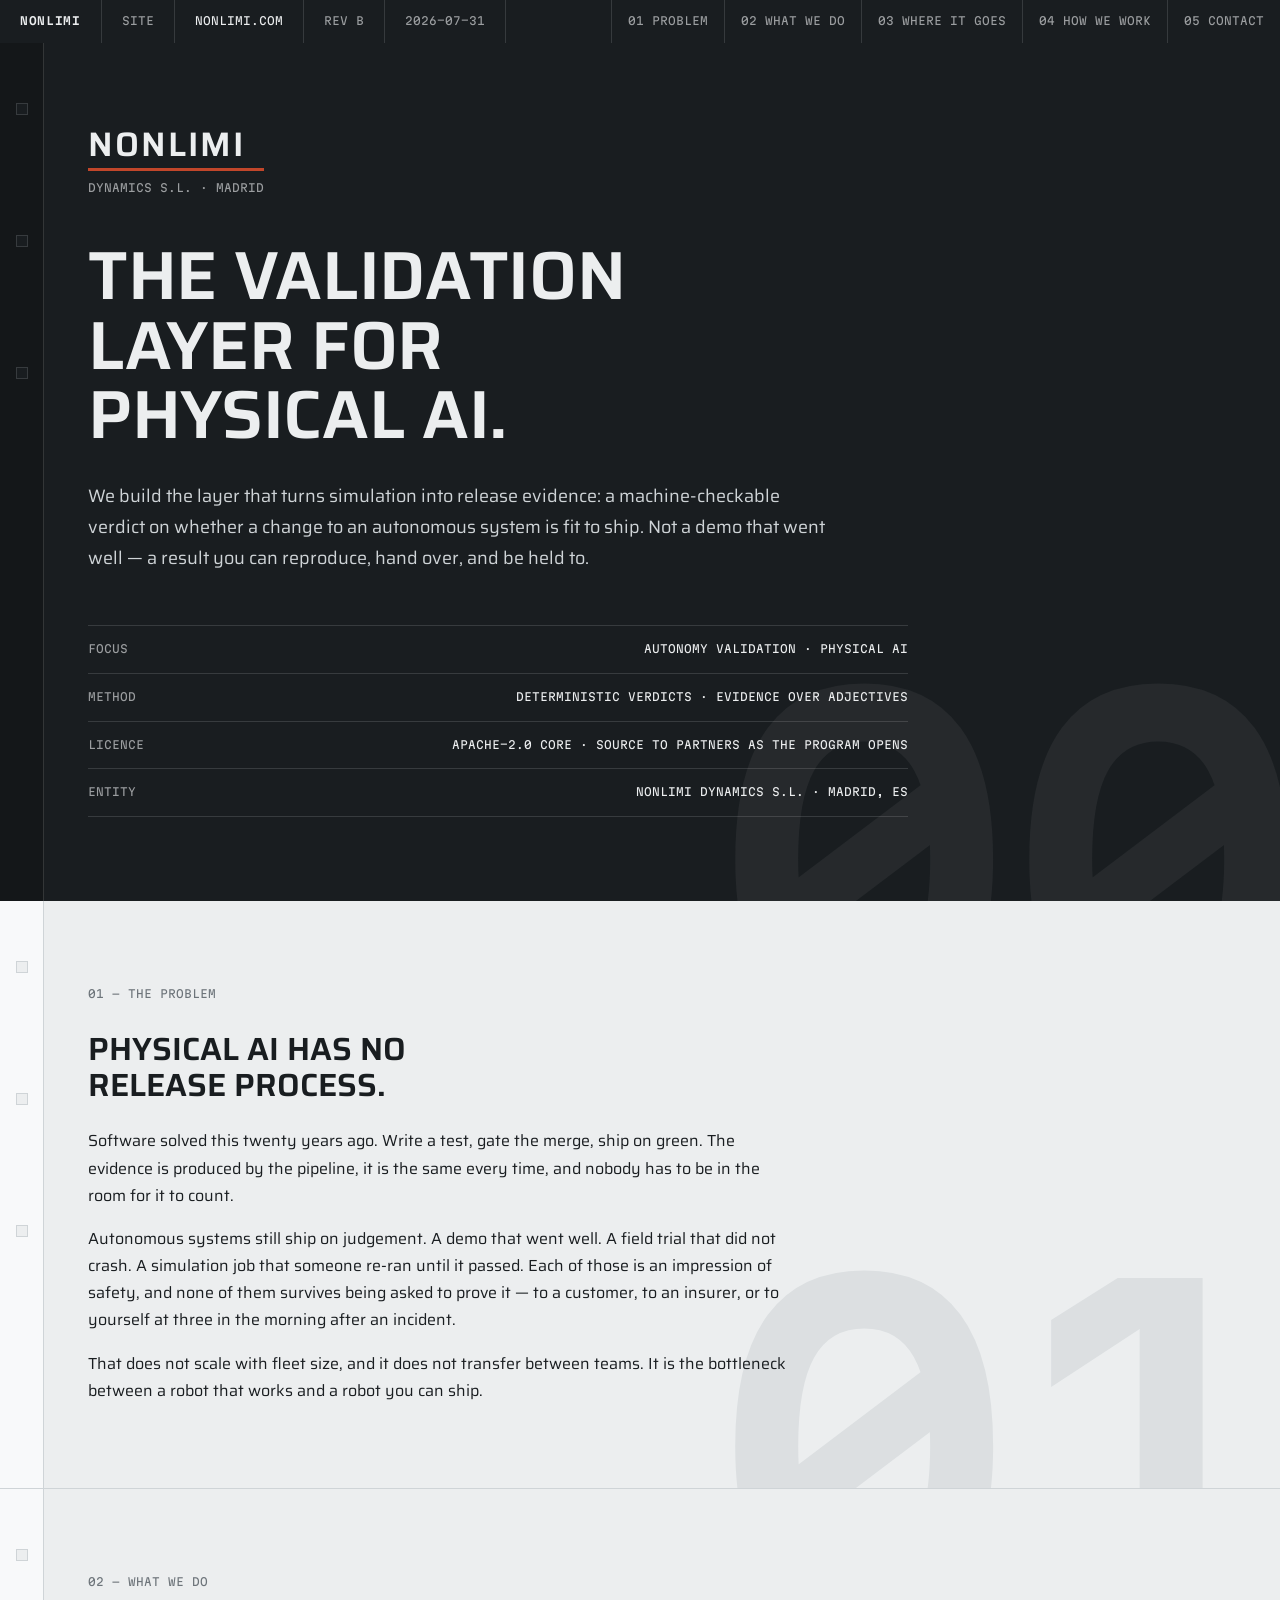
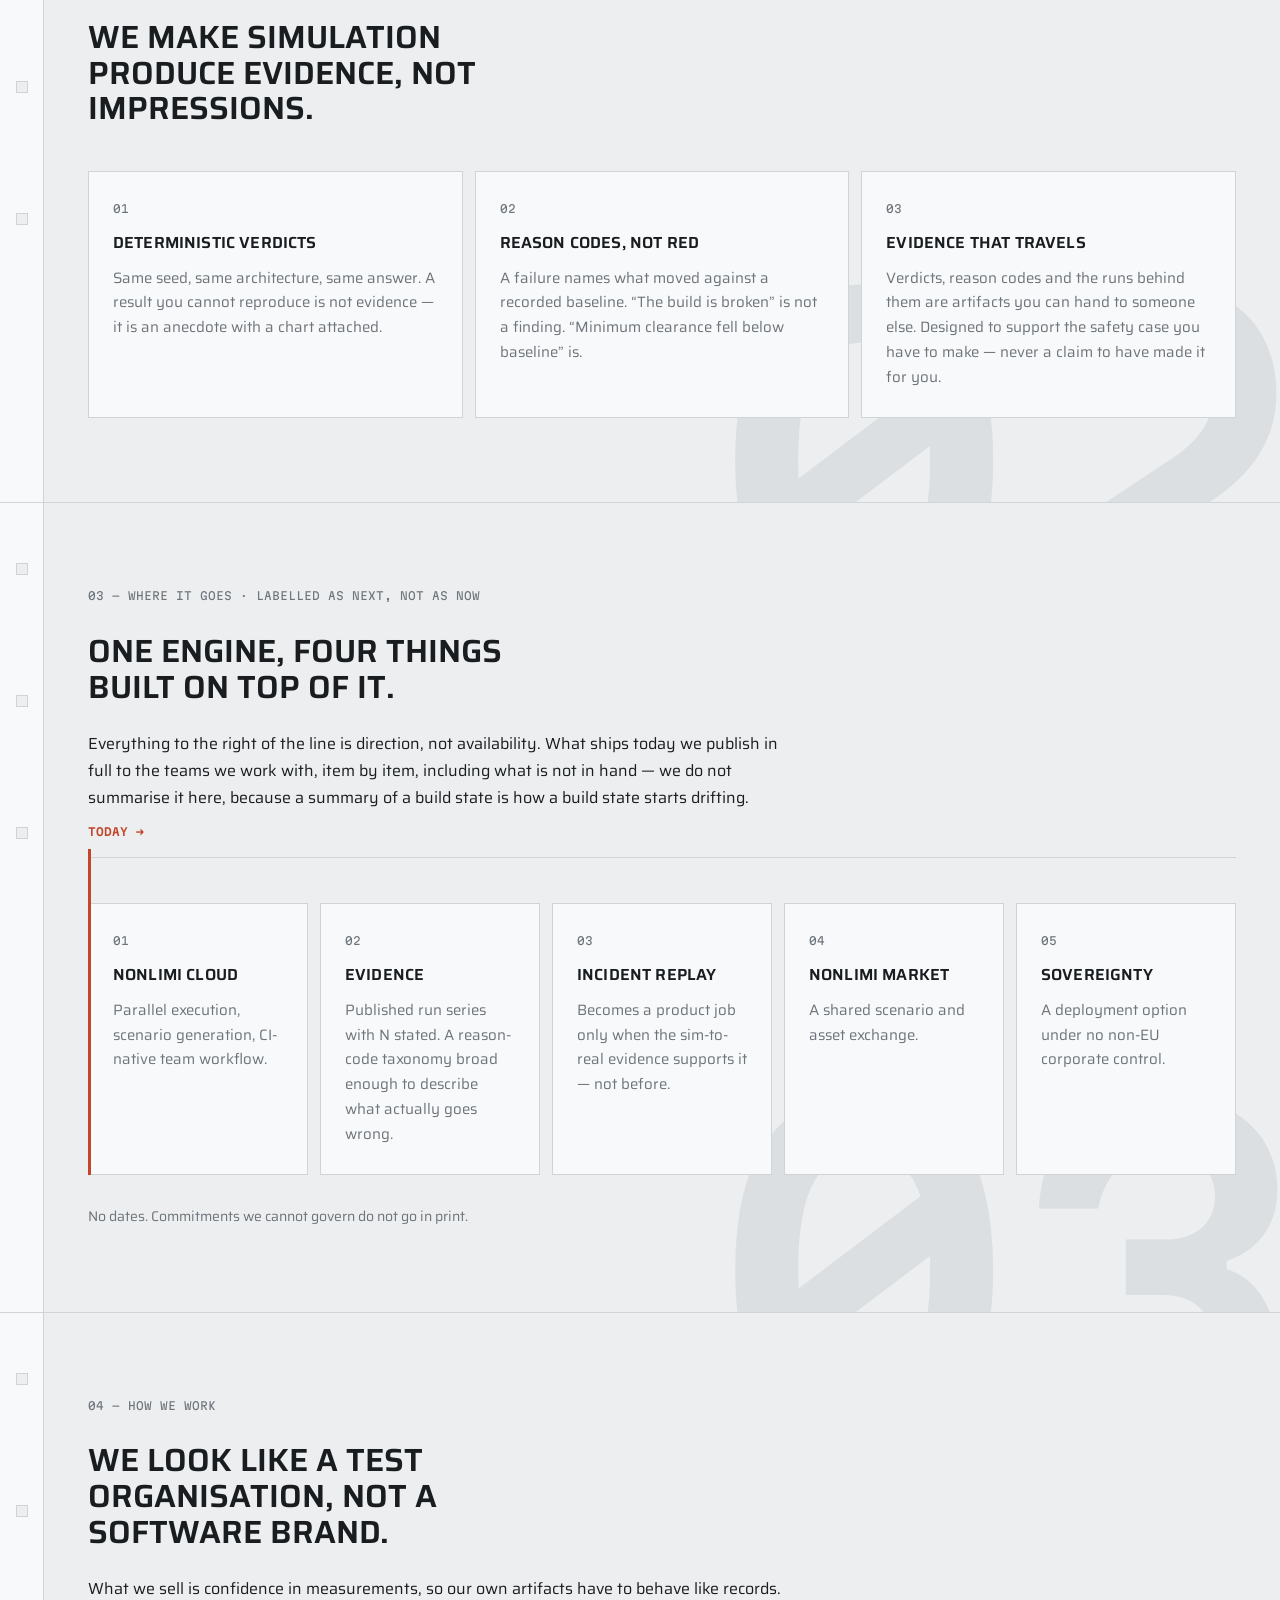
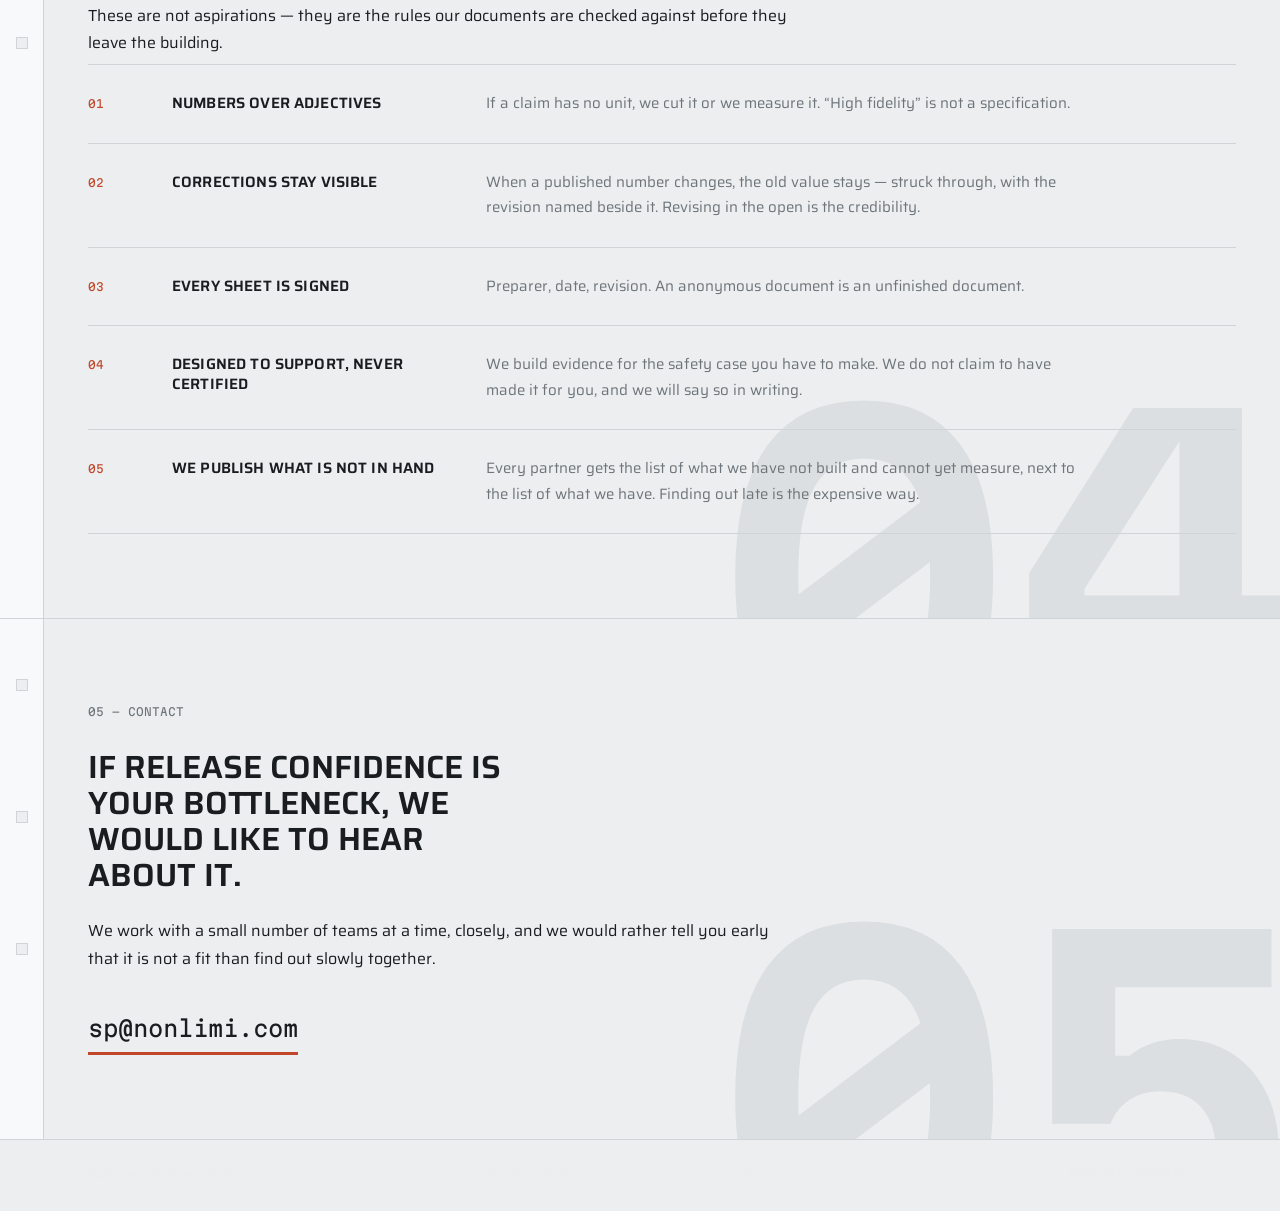
==== index.html @ 833c4ffe "REV B: split company site from the early-partner landing page nonlimi.com becomes the company site. " ====
<!DOCTYPE html>
<html lang="en">
<head>
<meta charset="UTF-8" />
<meta name="viewport" content="width=device-width, initial-scale=1.0" />
<title>Nonlimi Dynamics — The Validation Layer for Physical AI</title>
<meta name="description" content="Nonlimi builds the layer that turns simulation into release evidence: a machine-checkable verdict on whether a change to an autonomous system is fit to ship. Nonlimi Dynamics S.L., Madrid." />
<meta property="og:title" content="Nonlimi Dynamics — The Validation Layer for Physical AI" />
<meta property="og:description" content="We make simulation produce evidence, not impressions." />
<meta property="og:type" content="website" />
<meta property="og:url" content="https://nonlimi.com/" />
<link rel="preconnect" href="https://fonts.googleapis.com" />
<link rel="preconnect" href="https://fonts.gstatic.com" crossorigin />
<link href="https://fonts.googleapis.com/css2?family=Saira:wght@400;600&family=Martian+Mono:wght@400;500;600&display=swap" rel="stylesheet" />
<style>
/* ==========================================================
   NONLIMI DYNAMICS S.L. — COMPANY SITE, ON THE RECORD SYSTEM
   Palette, type, grid and rules per Visual Guidelines REV A.
   Square only: no radius, no shadow, no gradient, anywhere.
   ========================================================== */
:root{
  --stock:#ECEEEF; --sheet:#F8F9FA; --rule:#CFD4D7;
  --graphite:#6D747A; --ink:#191D20; --stamp:#C1462A;
  --sans:'Saira',system-ui,sans-serif;
  --mono:'Martian Mono',ui-monospace,monospace;
  --punch:44px; --margin:44px; --gutter:12px;
}
*{box-sizing:border-box;margin:0;padding:0;border-radius:0}
html{-webkit-text-size-adjust:100%;scroll-behavior:smooth}
body{
  background:var(--stock); color:var(--ink);
  font-family:var(--sans); font-weight:400;
  font-size:16px; line-height:1.7;
  font-variant-numeric:tabular-nums;
  -webkit-font-smoothing:antialiased;
}
img,svg{display:block;max-width:100%}
a{color:inherit;text-decoration:none}
code{font-family:var(--mono);font-size:.86em}

/* ---------- METADATA RAIL — 4 fields, never more ---------- */
.rail{
  position:sticky; top:0; z-index:50;
  background:var(--ink); color:var(--stock);
  font-family:var(--mono); font-size:11px; font-weight:400;
  letter-spacing:0; text-transform:uppercase;
  display:flex; align-items:stretch;
}
.rail-mark{padding:12px 20px;font-weight:600;letter-spacing:.06em;border-right:1px solid rgba(236,238,239,.14);white-space:nowrap}
.rail-fields{display:flex;flex:1;min-width:0;overflow:hidden}
.rail-f{padding:12px 20px;border-right:1px solid rgba(236,238,239,.14);color:rgba(236,238,239,.62);white-space:nowrap;overflow:hidden;text-overflow:ellipsis}
.rail-f b{color:var(--stock);font-weight:400}
.rail-nav{display:flex;margin-left:auto}
.rail-nav a{padding:12px 16px;color:rgba(236,238,239,.62);border-left:1px solid rgba(236,238,239,.14);transition:color .12s,background .12s}
.rail-nav a:hover{color:var(--stock);background:rgba(236,238,239,.08)}
@media(max-width:1080px){.rail-nav{display:none}.rail-f:nth-child(n+3){display:none}}

/* ---------- SHEET / PUNCH COLUMN ---------- */
.sheet{position:relative;background:var(--stock)}
.punch{position:absolute;left:0;top:0;bottom:0;width:var(--punch);border-right:1px solid var(--rule);background:var(--sheet);display:flex;flex-direction:column;align-items:center;padding-top:60px;gap:120px;z-index:1}
.punch i{display:block;width:12px;height:12px;border:1px solid var(--rule);background:var(--stock)}
@media(max-width:820px){.punch{display:none}:root{--punch:0px;--margin:20px}}
.field{padding-left:calc(var(--punch) + var(--margin));padding-right:var(--margin)}
.wrap{max-width:1460px}

/* ---------- SECTIONS ---------- */
section{position:relative;border-bottom:1px solid var(--rule);overflow:hidden}
.pad{padding-top:84px;padding-bottom:84px}
.lbl{font-family:var(--mono);font-size:11px;text-transform:uppercase;color:var(--graphite);margin-bottom:28px;letter-spacing:0}
h1{font-weight:600;text-transform:uppercase;font-size:clamp(34px,6.6vw,68px);line-height:1.02;letter-spacing:-.005em}
h2{font-weight:600;text-transform:uppercase;font-size:clamp(24px,3.4vw,32px);line-height:1.12;max-width:20ch}
h3{font-weight:600;font-size:18px;line-height:1.3;text-transform:uppercase;letter-spacing:.01em}
p{max-width:64ch;line-height:1.7}
p+p{margin-top:16px}
.cap{font-size:14px;color:var(--graphite);line-height:1.6}
.bled{position:absolute;right:-.06em;bottom:-.30em;z-index:0;font-family:var(--mono);font-weight:600;line-height:.8;font-size:clamp(180px,34vw,420px);color:var(--rule);opacity:.55;pointer-events:none;user-select:none}
.z{position:relative;z-index:2}

/* ---------- HERO ---------- */
.hero{background:var(--ink);color:var(--stock);border-bottom:none}
.hero .punch{background:rgba(0,0,0,.22);border-right-color:rgba(236,238,239,.14)}
.hero .punch i{border-color:rgba(236,238,239,.14);background:var(--ink)}
.hero h1{max-width:15ch}
.hero .bled{color:rgba(236,238,239,.06);opacity:1}
.wordmark{display:inline-block;margin-bottom:44px}
.wordmark .w{font-family:var(--sans);font-weight:600;text-transform:uppercase;letter-spacing:.06em;font-size:34px;line-height:1;display:block}
.wordmark .r{display:block;height:3px;background:var(--stamp);margin-top:7px}
.wordmark .d{display:block;font-family:var(--mono);font-size:11px;color:rgba(236,238,239,.62);margin-top:8px;letter-spacing:0}
.sub{margin-top:32px;font-size:18px;color:var(--rule);max-width:62ch}
.fields{margin-top:52px;border-top:1px solid rgba(236,238,239,.14);max-width:820px}
.frow{display:flex;justify-content:space-between;gap:20px;padding:14px 0;border-bottom:1px solid rgba(236,238,239,.14);font-family:var(--mono);font-size:11px;text-transform:uppercase}
.frow .k{color:rgba(236,238,239,.62)}
.frow .v{color:var(--stock);text-align:right}

/* ---------- GRIDS ---------- */
.g3{display:grid;grid-template-columns:repeat(3,1fr);gap:var(--gutter)}
.g4{display:grid;grid-template-columns:repeat(4,1fr);gap:var(--gutter)}
@media(max-width:1000px){.g4,.g3{grid-template-columns:repeat(2,1fr)}}
@media(max-width:680px){.g4,.g3{grid-template-columns:1fr}}
.card{background:var(--sheet);border:1px solid var(--rule);padding:28px 24px}
.card .num{font-family:var(--mono);font-size:11px;color:var(--graphite);margin-bottom:14px}
.card h3{margin-bottom:12px;font-size:16px}
.card p{font-size:15px;color:var(--graphite);line-height:1.65;max-width:none}

/* ---------- PRINCIPLES ---------- */
.prin{border-top:1px solid var(--rule);margin-top:8px}
.pr{display:grid;grid-template-columns:56px minmax(0,26ch) minmax(0,1fr);gap:28px;align-items:baseline;padding:26px 0;border-bottom:1px solid var(--rule)}
.pr .n{font-family:var(--mono);font-size:11px;color:var(--stamp)}
.pr h3{font-size:15px}
.pr p{font-size:15px;color:var(--graphite);max-width:60ch}
@media(max-width:820px){.pr{grid-template-columns:1fr;gap:10px}}

/* ---------- LADDER RAIL ---------- */
.railtl{position:relative;margin-top:46px;padding-top:46px}
.railtl::before{content:"";position:absolute;left:0;right:0;top:0;height:1px;background:var(--rule)}
.now{position:absolute;left:0;top:-8px;bottom:0;width:3px;background:var(--stamp);z-index:2}
.now span{position:absolute;top:-26px;left:0;white-space:nowrap;font-family:var(--mono);font-size:11px;color:var(--stamp);font-weight:600}
.rungs{display:grid;grid-template-columns:repeat(5,1fr);gap:var(--gutter)}
@media(max-width:1040px){.rungs{grid-template-columns:repeat(2,1fr)}}
@media(max-width:620px){.rungs{grid-template-columns:1fr}}

/* ---------- CONTACT + FOOTER ---------- */
.mail{display:inline-block;margin-top:38px;font-family:var(--mono);font-size:clamp(15px,2.4vw,22px);color:var(--ink);border-bottom:3px solid var(--stamp);padding-bottom:5px}
footer{background:var(--ink);color:rgba(236,238,239,.62);font-family:var(--mono);font-size:11px;text-transform:uppercase}
.foot{display:flex;flex-wrap:wrap;gap:16px 40px;justify-content:space-between;padding-top:26px;padding-bottom:26px}
.foot b{color:var(--stock);font-weight:400}
</style>
</head>
<body>

<div class="rail">
  <div class="rail-mark">NONLIMI</div>
  <div class="rail-fields">
    <div class="rail-f">SITE</div>
    <div class="rail-f"><b>NONLIMI.COM</b></div>
    <div class="rail-f">REV B</div>
    <div class="rail-f">2026&ndash;07&ndash;31</div>
  </div>
  <nav class="rail-nav">
    <a href="#problem">01 PROBLEM</a>
    <a href="#what">02 WHAT WE DO</a>
    <a href="#next">03 WHERE IT GOES</a>
    <a href="#how">04 HOW WE WORK</a>
    <a href="#contact">05 CONTACT</a>
  </nav>
</div>

<!-- ============ HERO ============ -->
<section class="hero sheet" id="top">
  <div class="punch"><i></i><i></i><i></i></div>
  <div class="bled">00</div>
  <div class="field pad z wrap">

    <div class="wordmark">
      <span class="w">NONLIMI</span>
      <span class="r"></span>
      <span class="d">DYNAMICS S.L. &middot; MADRID</span>
    </div>

    <h1>The validation layer for physical AI.</h1>

    <p class="sub">
      We build the layer that turns simulation into release evidence: a machine-checkable
      verdict on whether a change to an autonomous system is fit to ship. Not a demo that
      went well — a result you can reproduce, hand over, and be held to.
    </p>

    <div class="fields">
      <div class="frow"><span class="k">FOCUS</span><span class="v">AUTONOMY VALIDATION &middot; PHYSICAL AI</span></div>
      <div class="frow"><span class="k">METHOD</span><span class="v">DETERMINISTIC VERDICTS &middot; EVIDENCE OVER ADJECTIVES</span></div>
      <div class="frow"><span class="k">LICENCE</span><span class="v">APACHE&ndash;2.0 CORE &middot; SOURCE TO PARTNERS AS THE PROGRAM OPENS</span></div>
      <div class="frow"><span class="k">ENTITY</span><span class="v">NONLIMI DYNAMICS S.L. &middot; MADRID, ES</span></div>
    </div>

  </div>
</section>

<!-- ============ 01 THE PROBLEM ============ -->
<section class="sheet" id="problem">
  <div class="punch"><i></i><i></i><i></i></div>
  <div class="bled">01</div>
  <div class="field pad z wrap">
    <div class="lbl">01 &mdash; THE PROBLEM</div>
    <h2>Physical AI has no release process.</h2>
    <p style="margin-top:24px">
      Software solved this twenty years ago. Write a test, gate the merge, ship on green.
      The evidence is produced by the pipeline, it is the same every time, and nobody has
      to be in the room for it to count.
    </p>
    <p>
      Autonomous systems still ship on judgement. A demo that went well. A field trial that
      did not crash. A simulation job that someone re-ran until it passed. Each of those is
      an impression of safety, and none of them survives being asked to prove it — to a
      customer, to an insurer, or to yourself at three in the morning after an incident.
    </p>
    <p>
      That does not scale with fleet size, and it does not transfer between teams. It is
      the bottleneck between a robot that works and a robot you can ship.
    </p>
  </div>
</section>

<!-- ============ 02 WHAT WE DO ============ -->
<section class="sheet" id="what">
  <div class="punch"><i></i><i></i><i></i></div>
  <div class="bled">02</div>
  <div class="field pad z wrap">
    <div class="lbl">02 &mdash; WHAT WE DO</div>
    <h2>We make simulation produce evidence, not impressions.</h2>
    <div class="g3" style="margin-top:44px">
      <div class="card">
        <div class="num">01</div>
        <h3>Deterministic verdicts</h3>
        <p>Same seed, same architecture, same answer. A result you cannot reproduce is not evidence — it is an anecdote with a chart attached.</p>
      </div>
      <div class="card">
        <div class="num">02</div>
        <h3>Reason codes, not red</h3>
        <p>A failure names what moved against a recorded baseline. &ldquo;The build is broken&rdquo; is not a finding. &ldquo;Minimum clearance fell below baseline&rdquo; is.</p>
      </div>
      <div class="card">
        <div class="num">03</div>
        <h3>Evidence that travels</h3>
        <p>Verdicts, reason codes and the runs behind them are artifacts you can hand to someone else. Designed to support the safety case you have to make — never a claim to have made it for you.</p>
      </div>
    </div>
  </div>
</section>

<!-- ============ 03 WHERE IT GOES ============ -->
<section class="sheet" id="next">
  <div class="punch"><i></i><i></i><i></i></div>
  <div class="bled">03</div>
  <div class="field pad z wrap">
    <div class="lbl">03 &mdash; WHERE IT GOES &middot; LABELLED AS NEXT, NOT AS NOW</div>
    <h2>One engine, four things built on top of it.</h2>
    <p style="margin-top:24px">
      Everything to the right of the line is direction, not availability. What ships today
      we publish in full to the teams we work with, item by item, including what is not in
      hand — we do not summarise it here, because a summary of a build state is how a build
      state starts drifting.
    </p>

    <div class="railtl">
      <div class="now"><span>TODAY &rarr;</span></div>
      <div class="rungs">
        <div class="card">
          <div class="num">01</div>
          <h3>Nonlimi Cloud</h3>
          <p>Parallel execution, scenario generation, CI-native team workflow.</p>
        </div>
        <div class="card">
          <div class="num">02</div>
          <h3>Evidence</h3>
          <p>Published run series with N stated. A reason-code taxonomy broad enough to describe what actually goes wrong.</p>
        </div>
        <div class="card">
          <div class="num">03</div>
          <h3>Incident replay</h3>
          <p>Becomes a product job only when the sim-to-real evidence supports it — not before.</p>
        </div>
        <div class="card">
          <div class="num">04</div>
          <h3>Nonlimi Market</h3>
          <p>A shared scenario and asset exchange.</p>
        </div>
        <div class="card">
          <div class="num">05</div>
          <h3>Sovereignty</h3>
          <p>A deployment option under no non-EU corporate control.</p>
        </div>
      </div>
    </div>

    <p class="cap" style="margin-top:30px">
      No dates. Commitments we cannot govern do not go in print.
    </p>
  </div>
</section>

<!-- ============ 04 HOW WE WORK ============ -->
<section class="sheet" id="how">
  <div class="punch"><i></i><i></i><i></i></div>
  <div class="bled">04</div>
  <div class="field pad z wrap">
    <div class="lbl">04 &mdash; HOW WE WORK</div>
    <h2>We look like a test organisation, not a software brand.</h2>
    <p style="margin-top:24px">
      What we sell is confidence in measurements, so our own artifacts have to behave like
      records. These are not aspirations — they are the rules our documents are checked
      against before they leave the building.
    </p>

    <div class="prin">
      <div class="pr">
        <div class="n">01</div>
        <h3>Numbers over adjectives</h3>
        <p>If a claim has no unit, we cut it or we measure it. &ldquo;High fidelity&rdquo; is not a specification.</p>
      </div>
      <div class="pr">
        <div class="n">02</div>
        <h3>Corrections stay visible</h3>
        <p>When a published number changes, the old value stays — struck through, with the revision named beside it. Revising in the open is the credibility.</p>
      </div>
      <div class="pr">
        <div class="n">03</div>
        <h3>Every sheet is signed</h3>
        <p>Preparer, date, revision. An anonymous document is an unfinished document.</p>
      </div>
      <div class="pr">
        <div class="n">04</div>
        <h3>Designed to support, never certified</h3>
        <p>We build evidence for the safety case you have to make. We do not claim to have made it for you, and we will say so in writing.</p>
      </div>
      <div class="pr">
        <div class="n">05</div>
        <h3>We publish what is not in hand</h3>
        <p>Every partner gets the list of what we have not built and cannot yet measure, next to the list of what we have. Finding out late is the expensive way.</p>
      </div>
    </div>
  </div>
</section>

<!-- ============ 05 CONTACT ============ -->
<section class="sheet" id="contact">
  <div class="punch"><i></i><i></i><i></i></div>
  <div class="bled">05</div>
  <div class="field pad z wrap">
    <div class="lbl">05 &mdash; CONTACT</div>
    <h2>If release confidence is your bottleneck, we would like to hear about it.</h2>
    <p style="margin-top:24px">
      We work with a small number of teams at a time, closely, and we would rather tell you
      early that it is not a fit than find out slowly together.
    </p>
    <a class="mail" href="mailto:sp@nonlimi.com">sp@nonlimi.com</a>
  </div>
</section>

<footer class="sheet">
  <div class="field foot wrap">
    <span>NONLIMI DYNAMICS S.L. &middot; <b>MADRID, ES</b></span>
    <span>PREPARED BY <b>S.P.</b></span>
    <span>REV <b>B</b> &middot; 2026&ndash;07&ndash;31</span>
    <span>&copy; 2026 NONLIMI DYNAMICS S.L.</span>
  </div>
</footer>

</body>
</html>
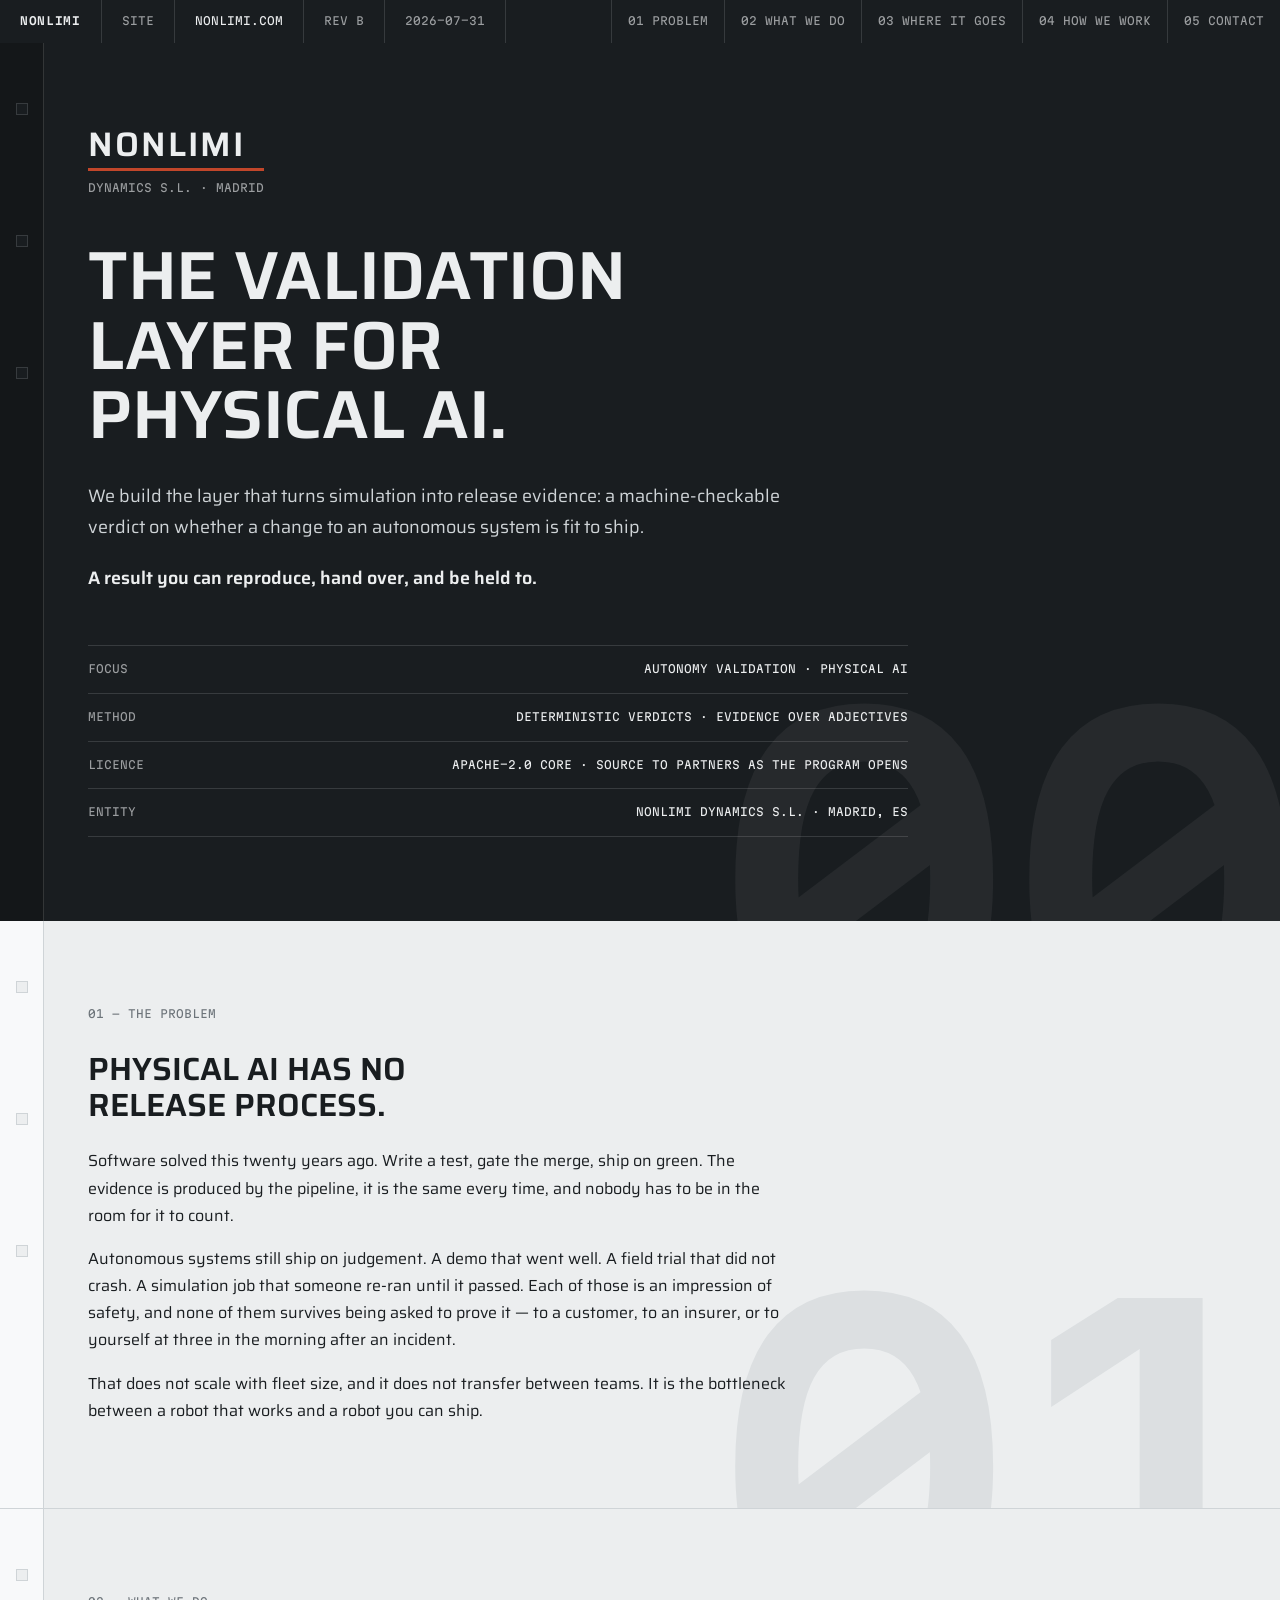
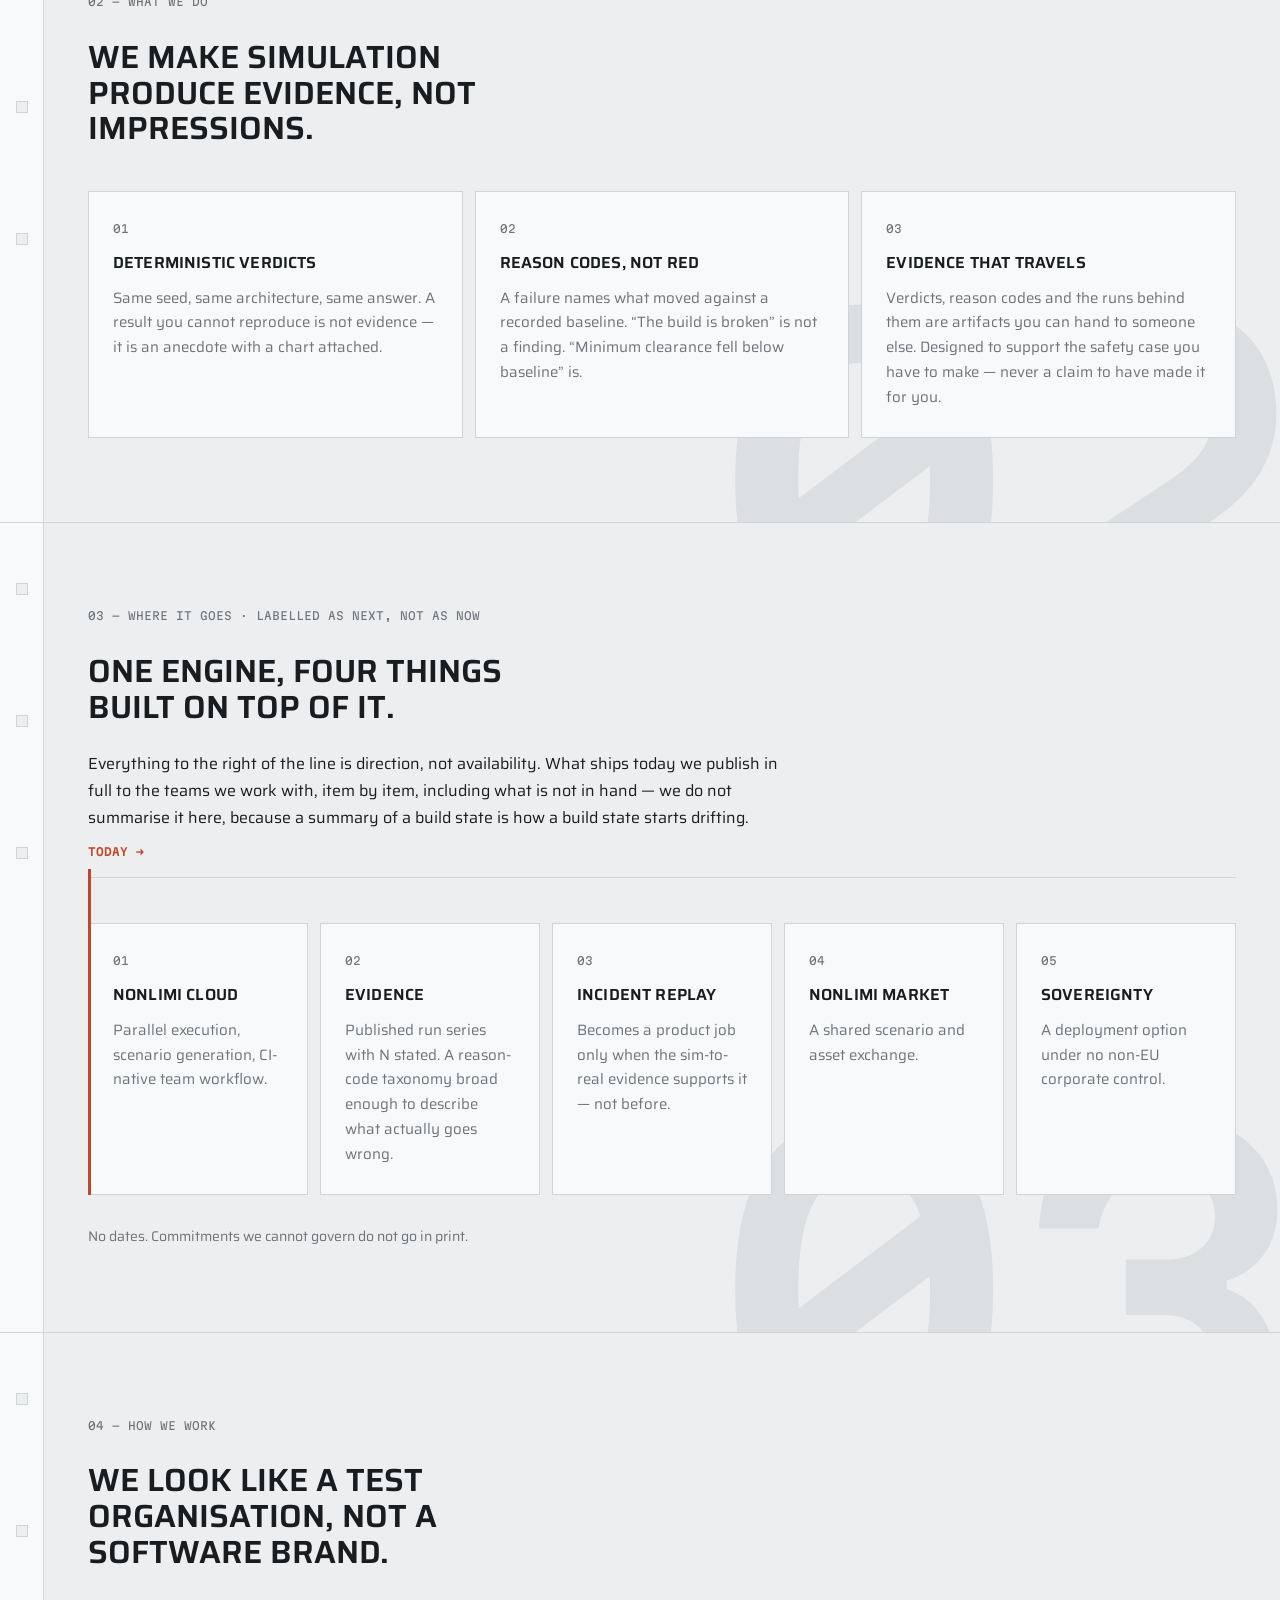
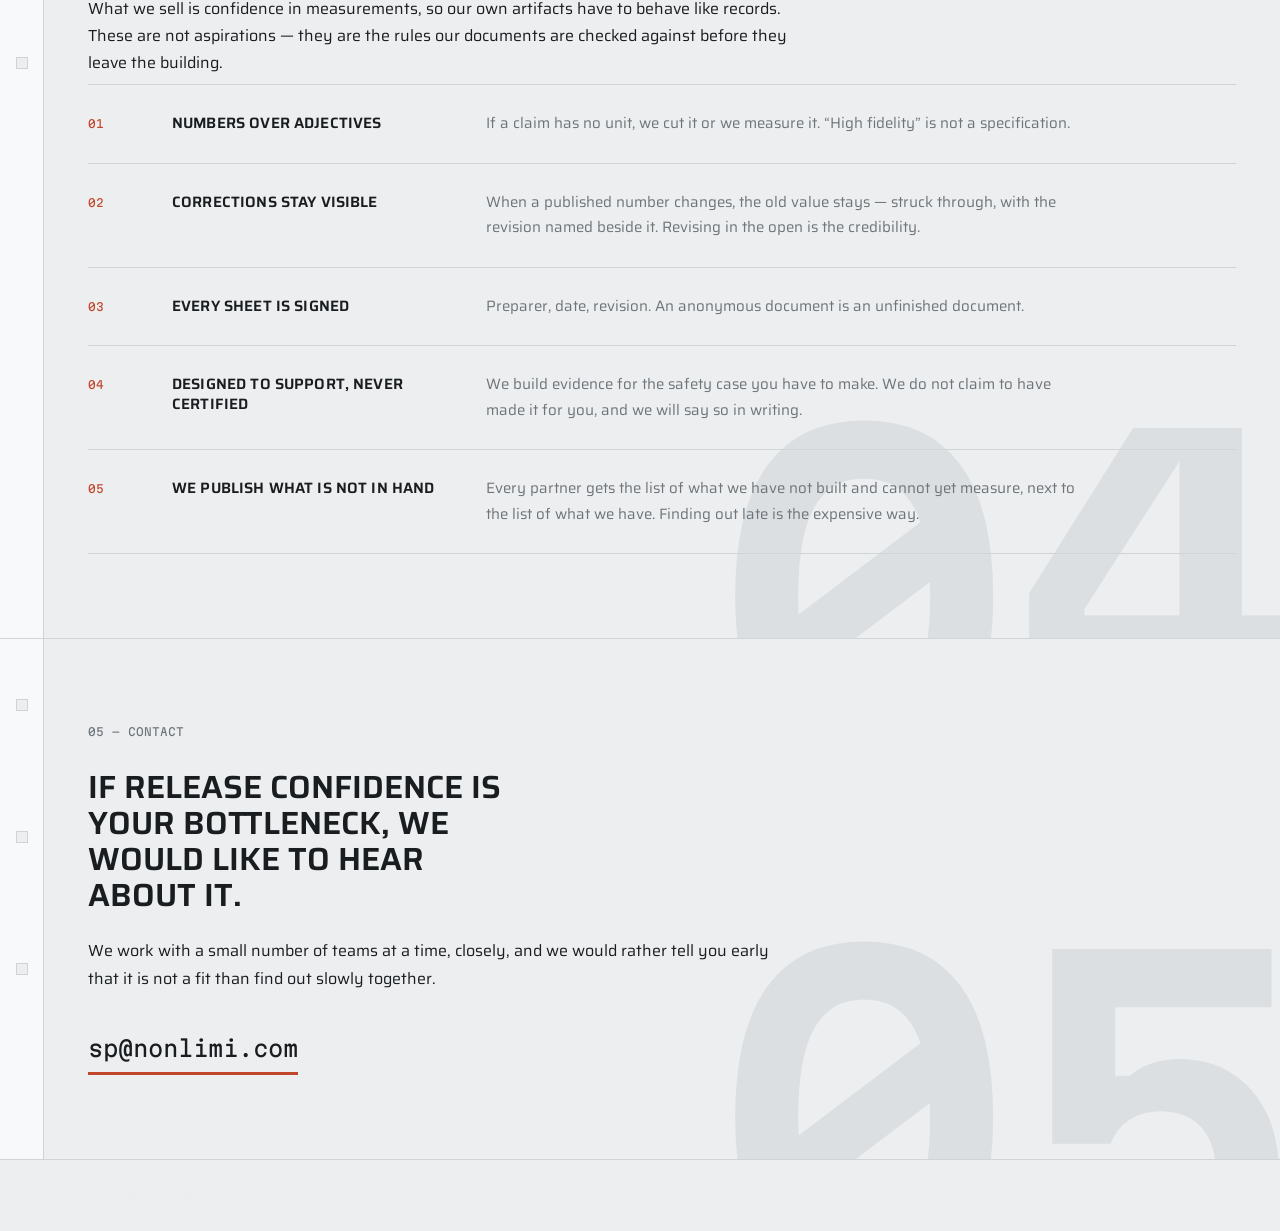
==== commit f577f8dc: "Hero: split the lede, emphasise the reproducibility line Drops 'Not a demo that went well' and promo" ====
--- a/index.html
+++ b/index.html
@@ -87,6 +87,7 @@
 .wordmark .r{display:block;height:3px;background:var(--stamp);margin-top:7px}
 .wordmark .d{display:block;font-family:var(--mono);font-size:11px;color:rgba(236,238,239,.62);margin-top:8px;letter-spacing:0}
 .sub{margin-top:32px;font-size:18px;color:var(--rule);max-width:62ch}
+.lede-strong{margin-top:20px;font-weight:600;color:var(--stock)}
 .fields{margin-top:52px;border-top:1px solid rgba(236,238,239,.14);max-width:820px}
 .frow{display:flex;justify-content:space-between;gap:20px;padding:14px 0;border-bottom:1px solid rgba(236,238,239,.14);font-family:var(--mono);font-size:11px;text-transform:uppercase}
 .frow .k{color:rgba(236,238,239,.62)}
@@ -161,9 +162,9 @@
 
     <p class="sub">
       We build the layer that turns simulation into release evidence: a machine-checkable
-      verdict on whether a change to an autonomous system is fit to ship. Not a demo that
-      went well — a result you can reproduce, hand over, and be held to.
-    </p>
+      verdict on whether a change to an autonomous system is fit to ship.
+    </p>
+    <p class="sub lede-strong">A result you can reproduce, hand over, and be held to.</p>
 
     <div class="fields">
       <div class="frow"><span class="k">FOCUS</span><span class="v">AUTONOMY VALIDATION &middot; PHYSICAL AI</span></div>
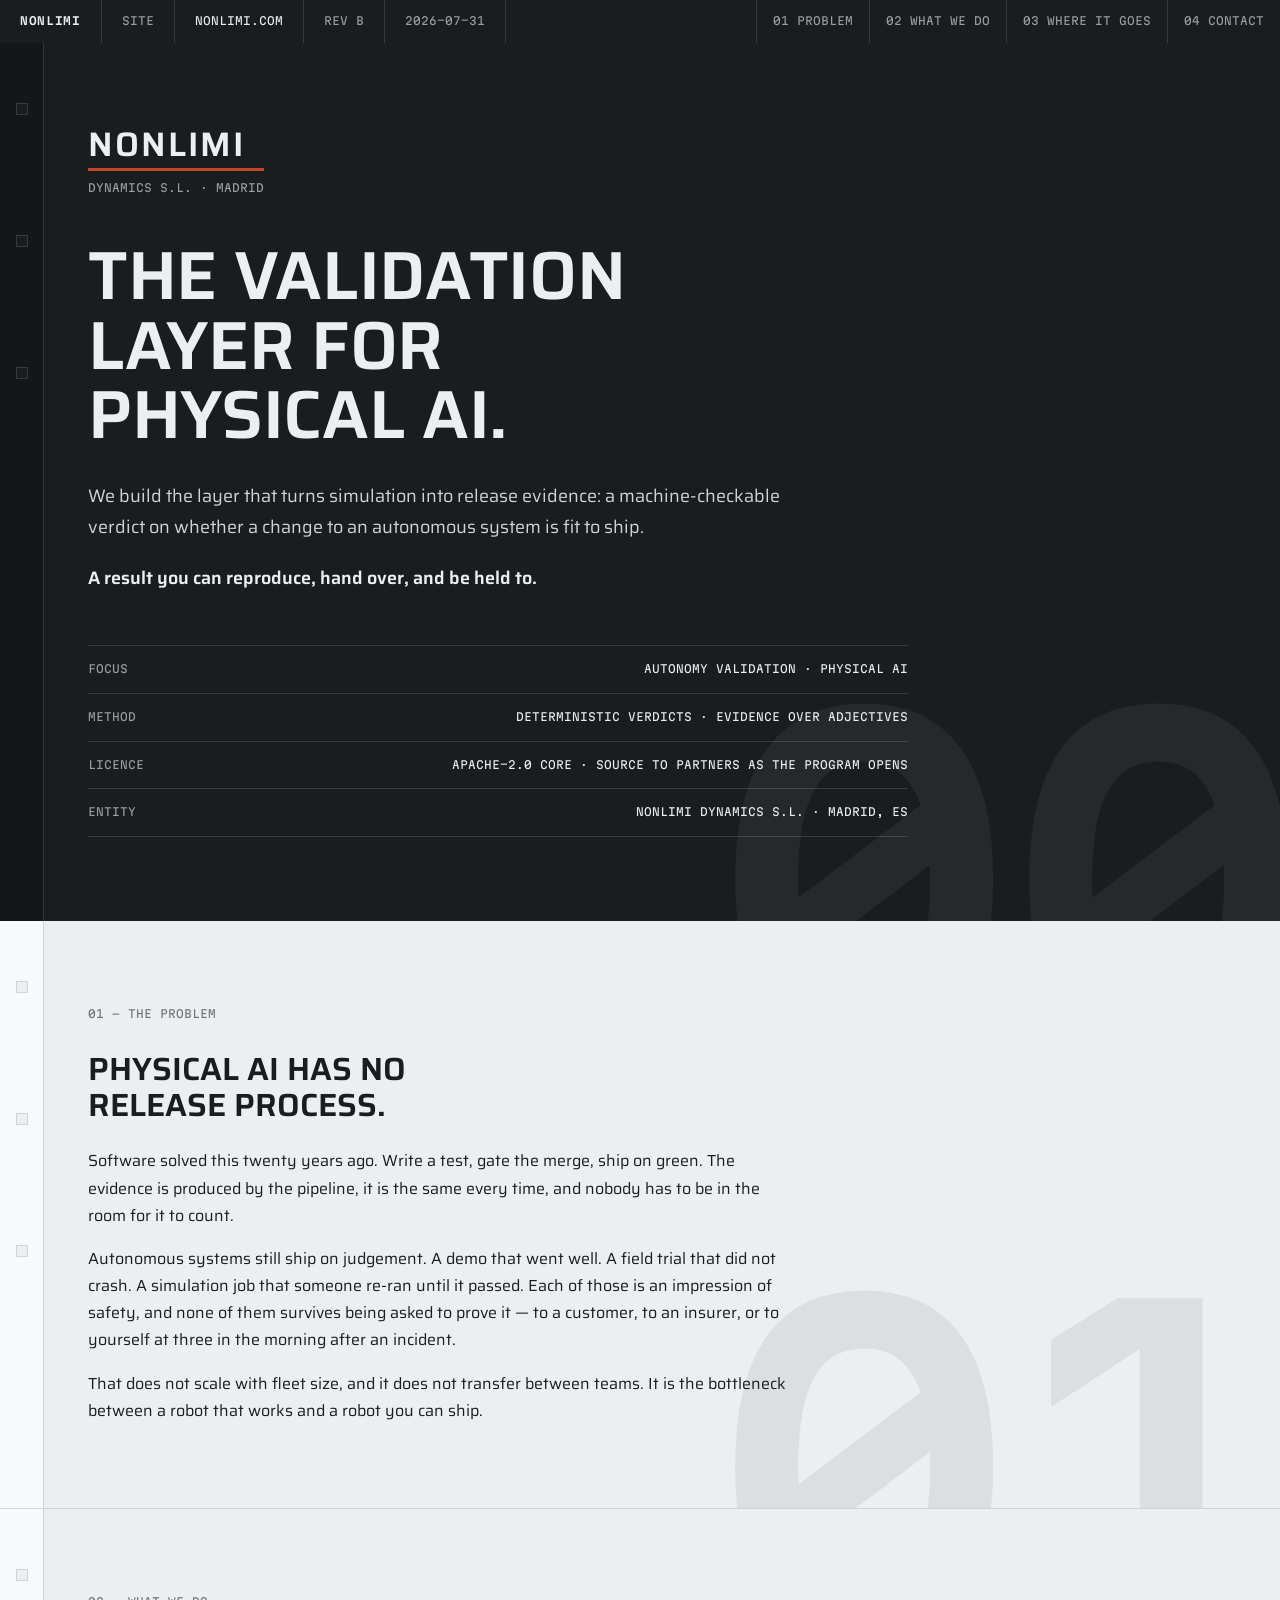
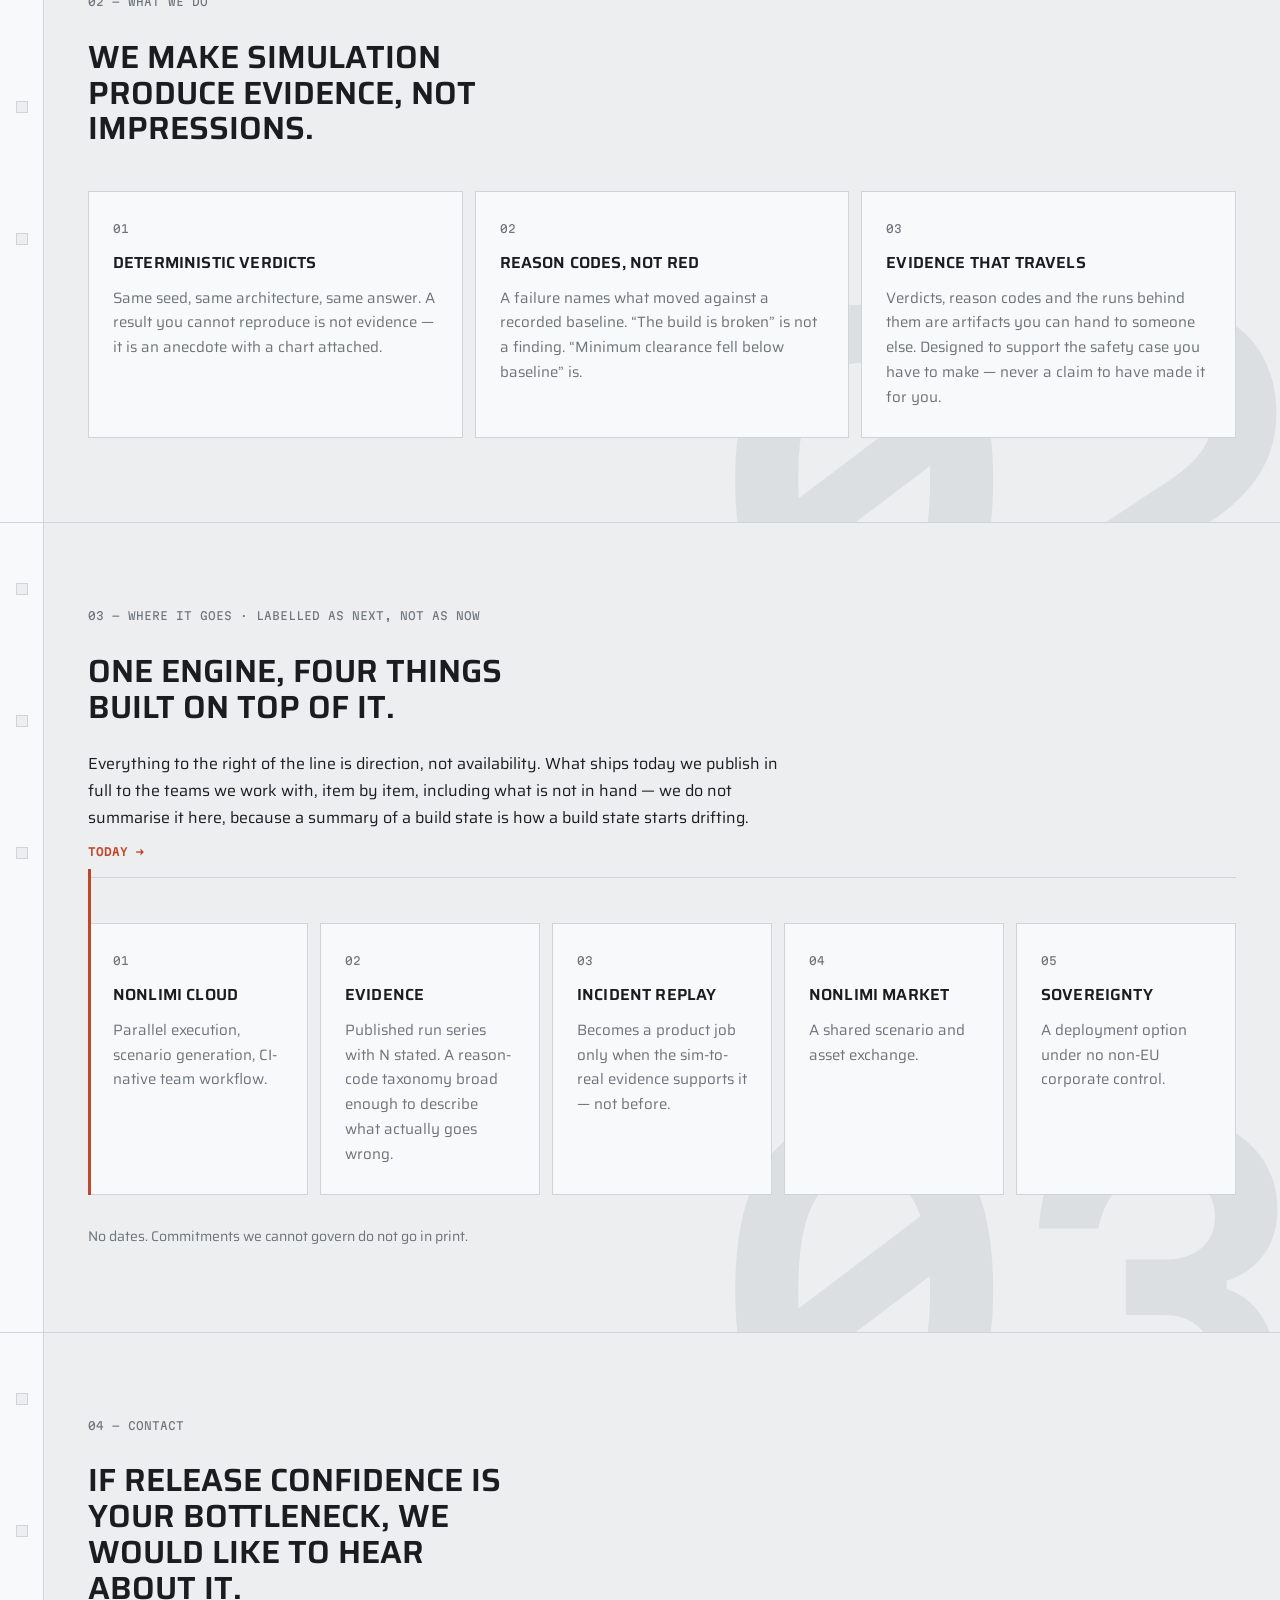
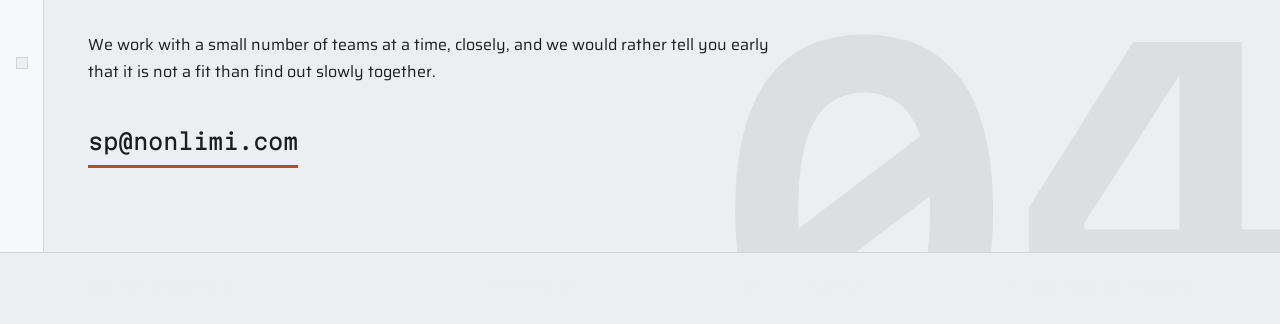
==== commit 9a1caf69: "Remove the How We Work section Drops section 04 (the record-system principles). It restated our inte" ====
--- a/index.html
+++ b/index.html
@@ -103,13 +103,6 @@
 .card h3{margin-bottom:12px;font-size:16px}
 .card p{font-size:15px;color:var(--graphite);line-height:1.65;max-width:none}
 
-/* ---------- PRINCIPLES ---------- */
-.prin{border-top:1px solid var(--rule);margin-top:8px}
-.pr{display:grid;grid-template-columns:56px minmax(0,26ch) minmax(0,1fr);gap:28px;align-items:baseline;padding:26px 0;border-bottom:1px solid var(--rule)}
-.pr .n{font-family:var(--mono);font-size:11px;color:var(--stamp)}
-.pr h3{font-size:15px}
-.pr p{font-size:15px;color:var(--graphite);max-width:60ch}
-@media(max-width:820px){.pr{grid-template-columns:1fr;gap:10px}}
 
 /* ---------- LADDER RAIL ---------- */
 .railtl{position:relative;margin-top:46px;padding-top:46px}
@@ -141,8 +134,7 @@
     <a href="#problem">01 PROBLEM</a>
     <a href="#what">02 WHAT WE DO</a>
     <a href="#next">03 WHERE IT GOES</a>
-    <a href="#how">04 HOW WE WORK</a>
-    <a href="#contact">05 CONTACT</a>
+    <a href="#contact">04 CONTACT</a>
   </nav>
 </div>
 
@@ -279,55 +271,13 @@
   </div>
 </section>
 
-<!-- ============ 04 HOW WE WORK ============ -->
-<section class="sheet" id="how">
-  <div class="punch"><i></i><i></i><i></i></div>
-  <div class="bled">04</div>
-  <div class="field pad z wrap">
-    <div class="lbl">04 &mdash; HOW WE WORK</div>
-    <h2>We look like a test organisation, not a software brand.</h2>
-    <p style="margin-top:24px">
-      What we sell is confidence in measurements, so our own artifacts have to behave like
-      records. These are not aspirations — they are the rules our documents are checked
-      against before they leave the building.
-    </p>
-
-    <div class="prin">
-      <div class="pr">
-        <div class="n">01</div>
-        <h3>Numbers over adjectives</h3>
-        <p>If a claim has no unit, we cut it or we measure it. &ldquo;High fidelity&rdquo; is not a specification.</p>
-      </div>
-      <div class="pr">
-        <div class="n">02</div>
-        <h3>Corrections stay visible</h3>
-        <p>When a published number changes, the old value stays — struck through, with the revision named beside it. Revising in the open is the credibility.</p>
-      </div>
-      <div class="pr">
-        <div class="n">03</div>
-        <h3>Every sheet is signed</h3>
-        <p>Preparer, date, revision. An anonymous document is an unfinished document.</p>
-      </div>
-      <div class="pr">
-        <div class="n">04</div>
-        <h3>Designed to support, never certified</h3>
-        <p>We build evidence for the safety case you have to make. We do not claim to have made it for you, and we will say so in writing.</p>
-      </div>
-      <div class="pr">
-        <div class="n">05</div>
-        <h3>We publish what is not in hand</h3>
-        <p>Every partner gets the list of what we have not built and cannot yet measure, next to the list of what we have. Finding out late is the expensive way.</p>
-      </div>
-    </div>
-  </div>
-</section>
 
 <!-- ============ 05 CONTACT ============ -->
 <section class="sheet" id="contact">
   <div class="punch"><i></i><i></i><i></i></div>
-  <div class="bled">05</div>
-  <div class="field pad z wrap">
-    <div class="lbl">05 &mdash; CONTACT</div>
+  <div class="bled">04</div>
+  <div class="field pad z wrap">
+    <div class="lbl">04 &mdash; CONTACT</div>
     <h2>If release confidence is your bottleneck, we would like to hear about it.</h2>
     <p style="margin-top:24px">
       We work with a small number of teams at a time, closely, and we would rather tell you
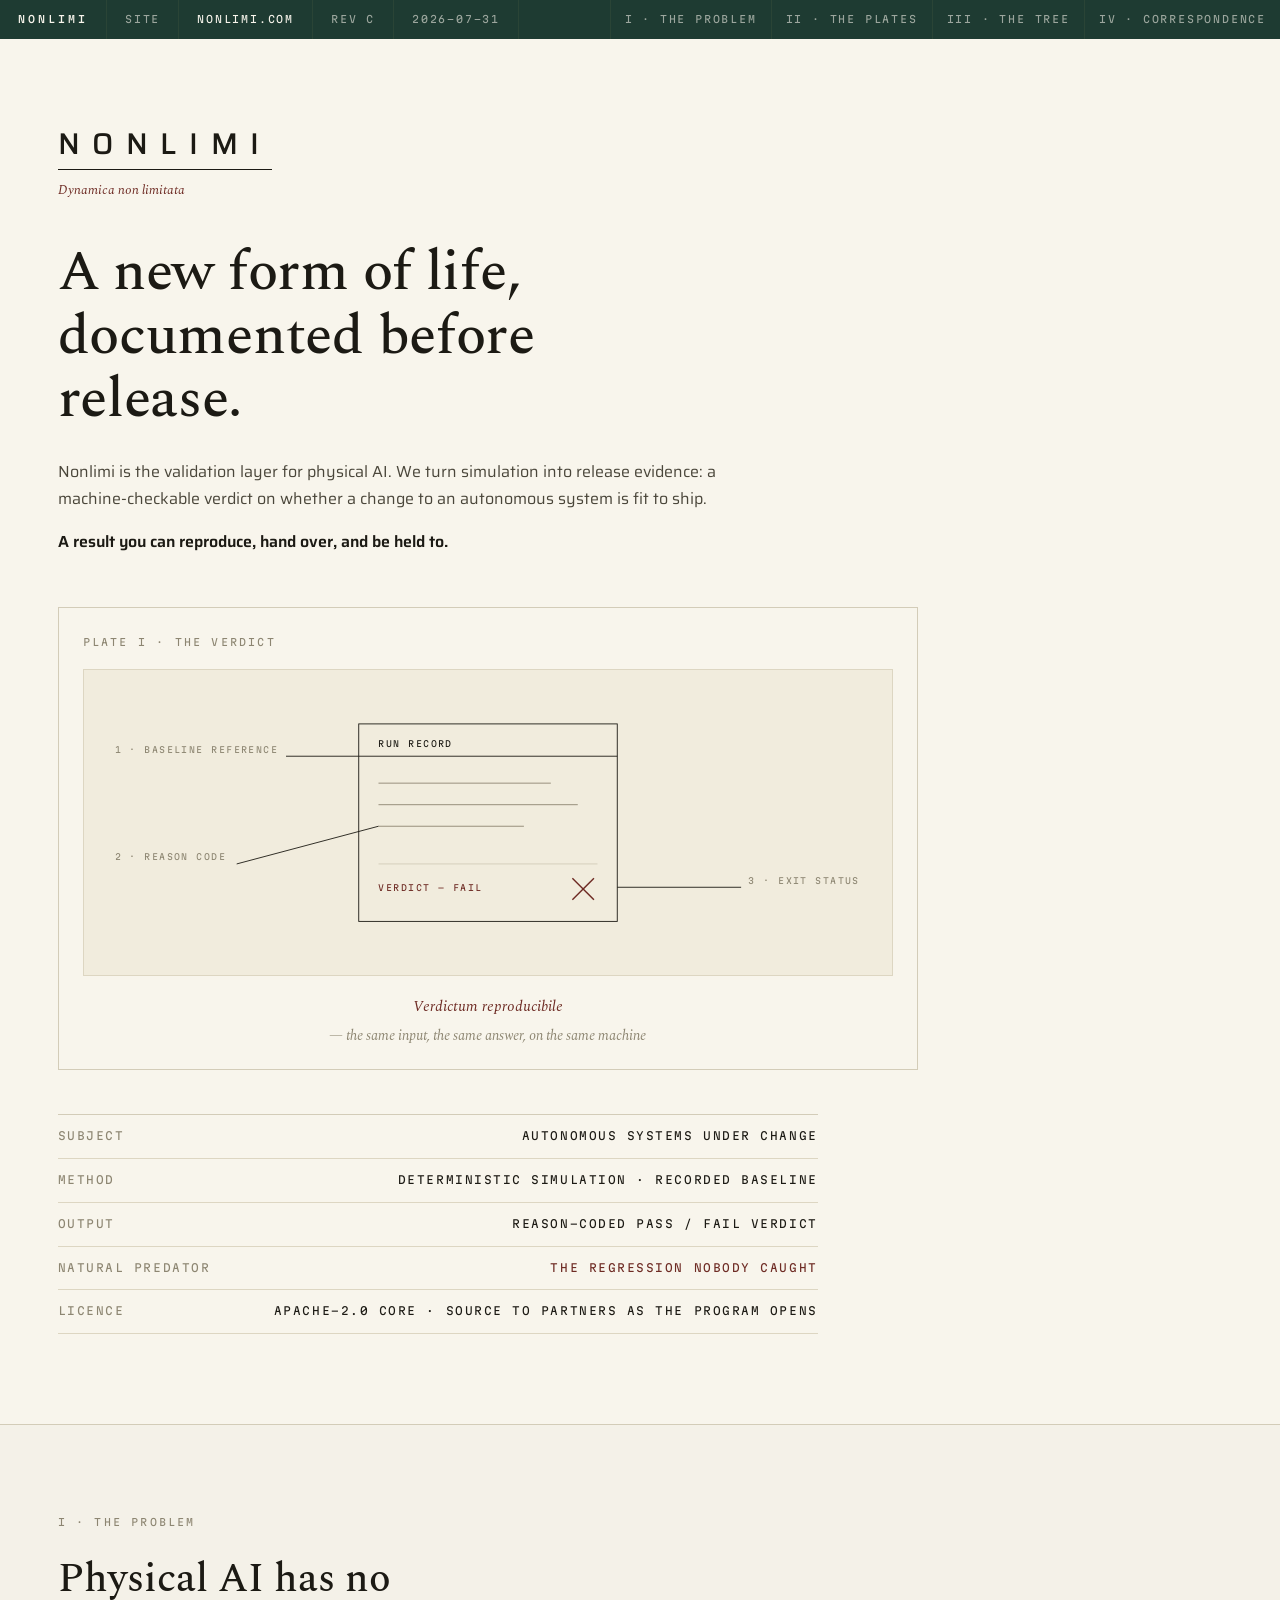
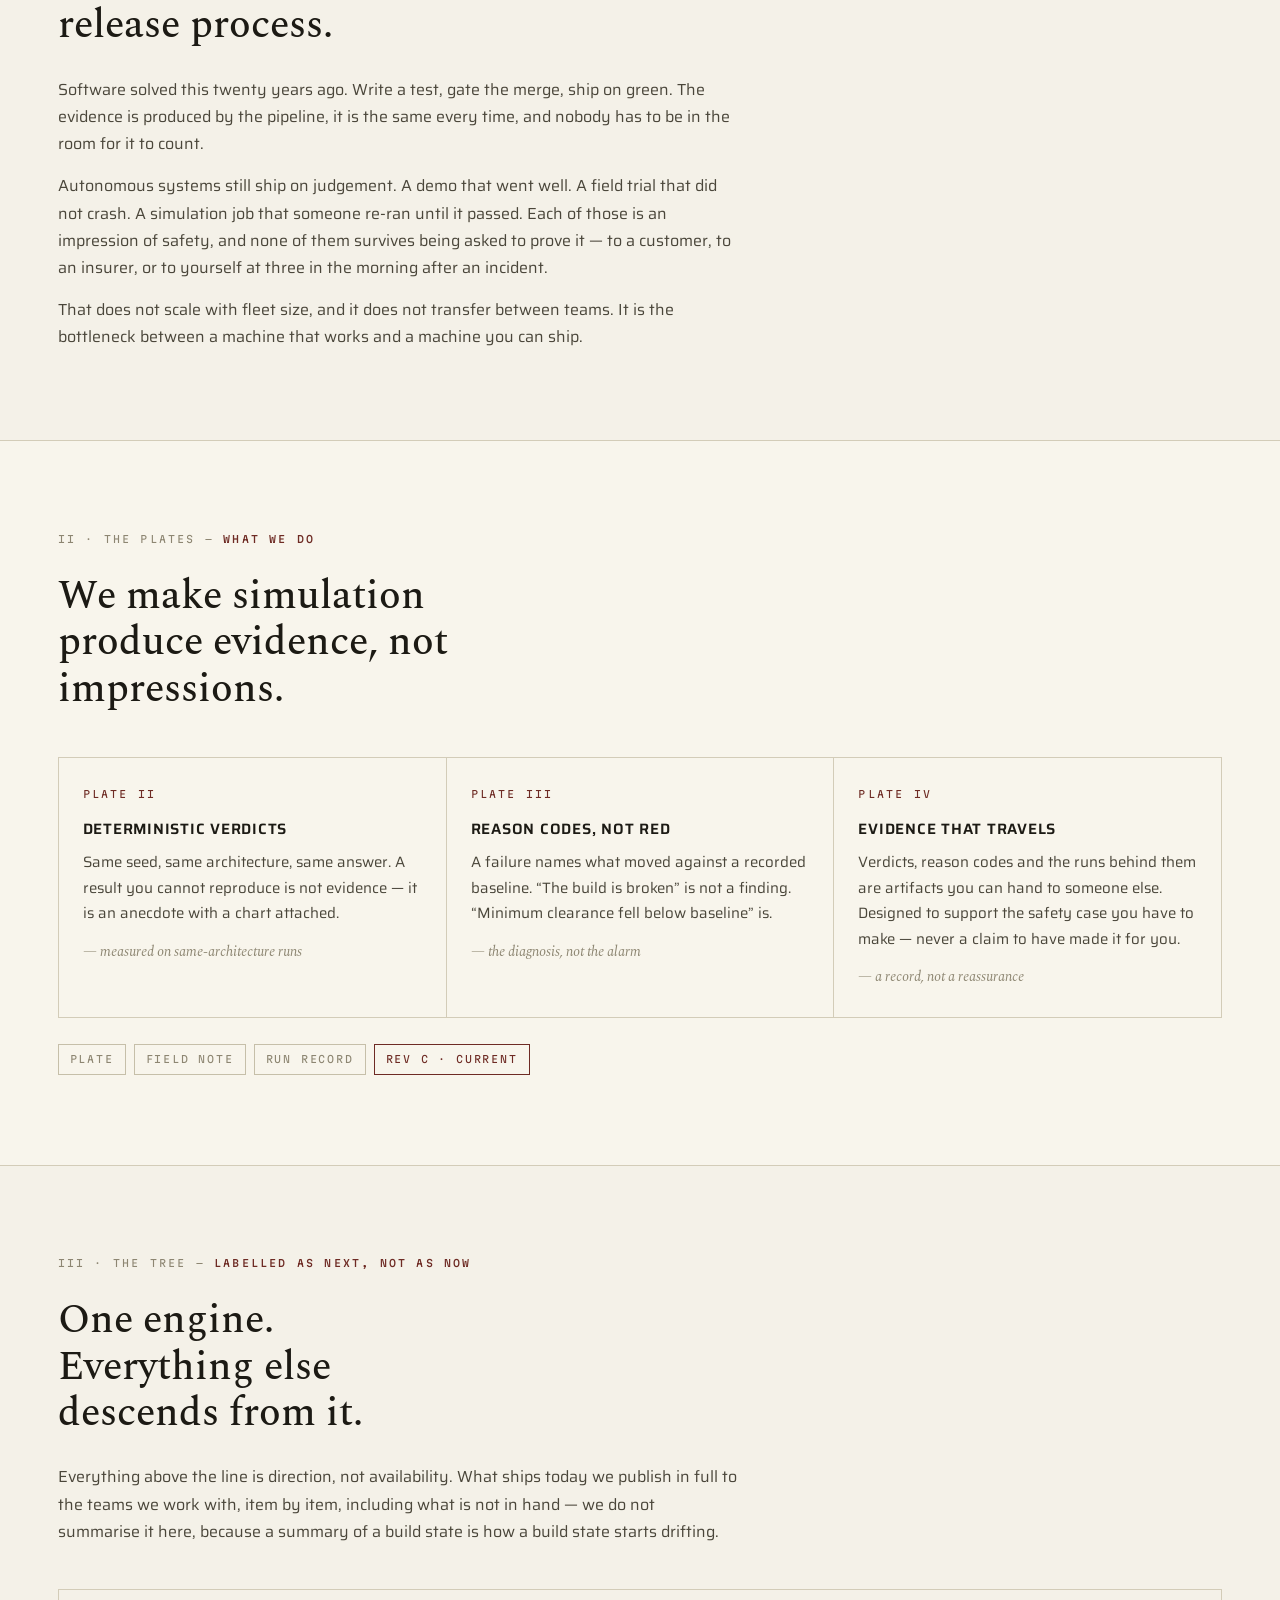
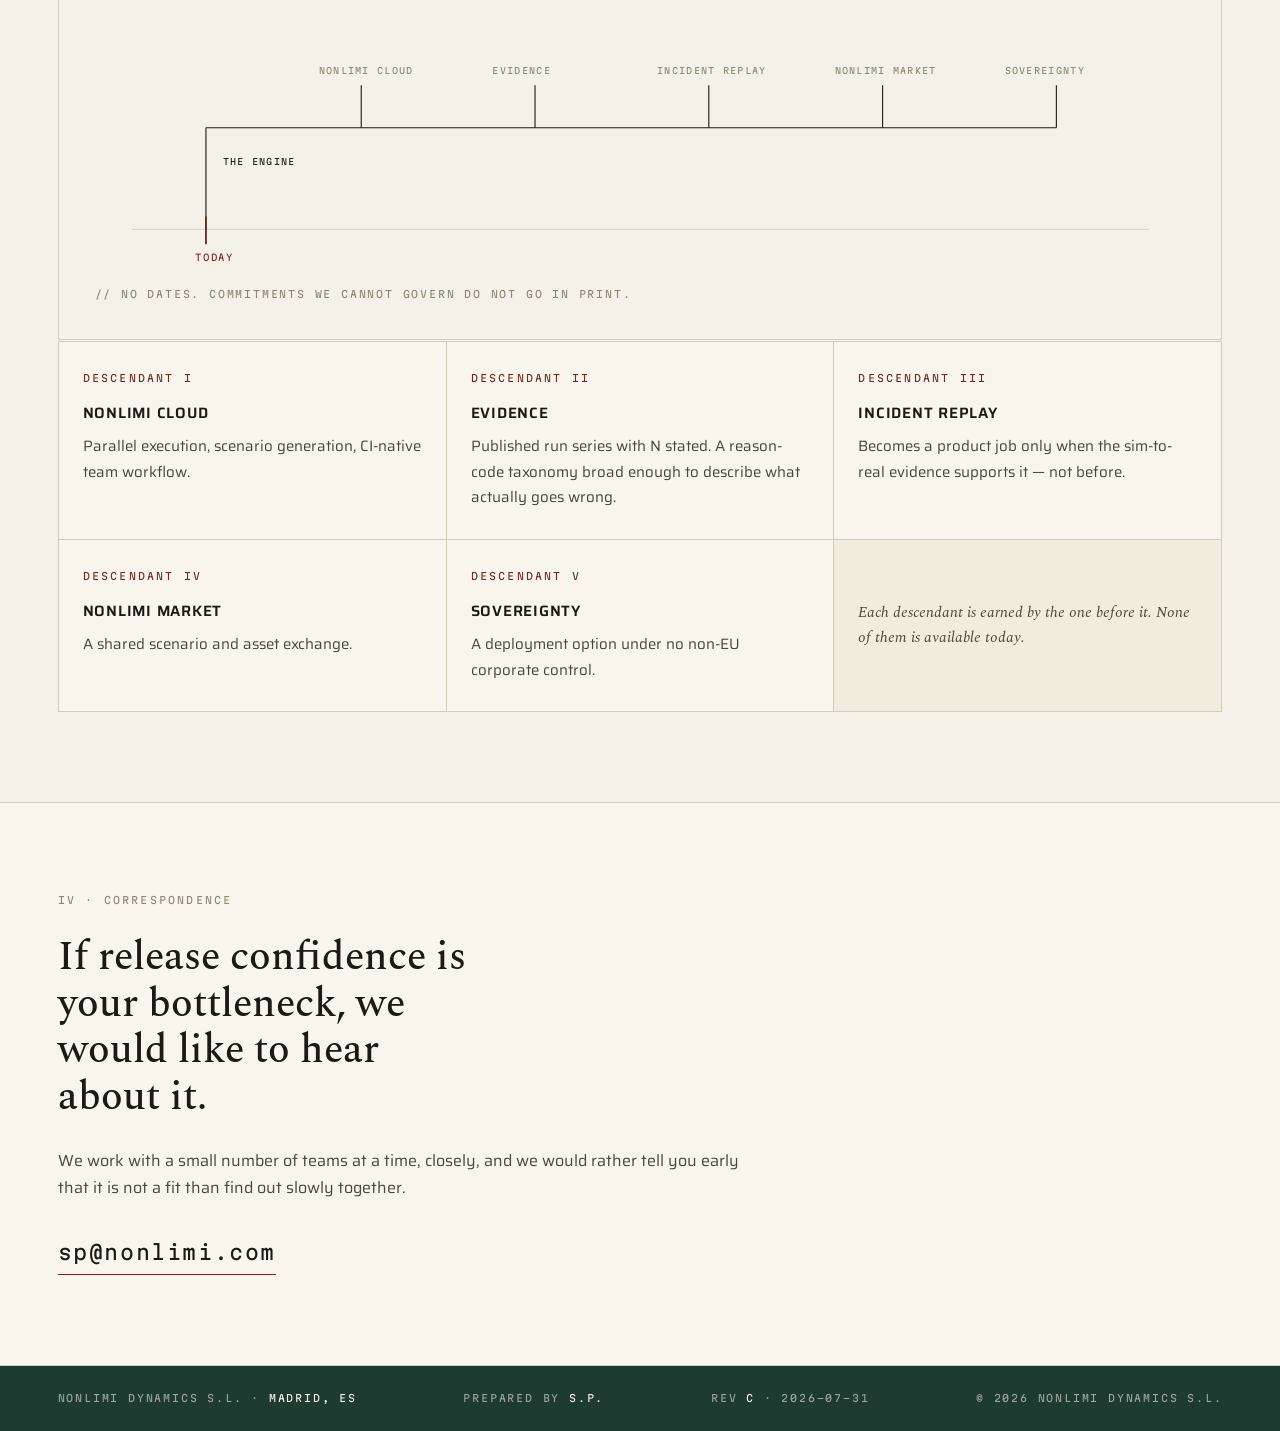
==== commit dc68bf27: "REV C: rebuild company site in "The New Species" identity New visual identity per the design handoff" ====
--- a/index.html
+++ b/index.html
@@ -4,178 +4,238 @@
 <meta charset="UTF-8" />
 <meta name="viewport" content="width=device-width, initial-scale=1.0" />
 <title>Nonlimi Dynamics — The Validation Layer for Physical AI</title>
-<meta name="description" content="Nonlimi builds the layer that turns simulation into release evidence: a machine-checkable verdict on whether a change to an autonomous system is fit to ship. Nonlimi Dynamics S.L., Madrid." />
+<meta name="description" content="Nonlimi is the validation layer for physical AI. We turn simulation into release evidence: a machine-checkable verdict on whether a change to an autonomous system is fit to ship. Nonlimi Dynamics S.L., Madrid." />
 <meta property="og:title" content="Nonlimi Dynamics — The Validation Layer for Physical AI" />
-<meta property="og:description" content="We make simulation produce evidence, not impressions." />
+<meta property="og:description" content="A new form of life, documented before release." />
 <meta property="og:type" content="website" />
 <meta property="og:url" content="https://nonlimi.com/" />
 <link rel="preconnect" href="https://fonts.googleapis.com" />
 <link rel="preconnect" href="https://fonts.gstatic.com" crossorigin />
-<link href="https://fonts.googleapis.com/css2?family=Saira:wght@400;600&family=Martian+Mono:wght@400;500;600&display=swap" rel="stylesheet" />
+<link href="https://fonts.googleapis.com/css2?family=Saira:wght@400;500;600&family=Spectral:ital,wght@0,500;1,400&family=Martian+Mono:wght@400;500&display=swap" rel="stylesheet" />
 <style>
 /* ==========================================================
-   NONLIMI DYNAMICS S.L. — COMPANY SITE, ON THE RECORD SYSTEM
-   Palette, type, grid and rules per Visual Guidelines REV A.
-   Square only: no radius, no shadow, no gradient, anywhere.
+   NONLIMI DYNAMICS S.L. — "THE NEW SPECIES" (direction 7a)
+   Pigment on plate: no pure white, no pure black.
+   Radius 0 everywhere. No shadows. Depth = hairlines + tints.
+   Spectral is CAGED: display headlines and italic captions only.
    ========================================================== */
 :root{
-  --stock:#ECEEEF; --sheet:#F8F9FA; --rule:#CFD4D7;
-  --graphite:#6D747A; --ink:#191D20; --stamp:#C1462A;
-  --sans:'Saira',system-ui,sans-serif;
+  --plate:#F8F5EC; --plate-2:#F4F1E8; --tint:#F1ECDD;
+  --rule:#D3CCB8; --rule-2:#DDD6C2; --chip:#C6BFA9;
+  --ink:#1C1A14; --body:#4A463A; --muted:#8D8672;
+  --museum:#1E3B32; --museum-rule:#2A4436;
+  --oxblood:#6E2B24;
+  --ui:'Saira',system-ui,sans-serif;
+  --serif:'Spectral',Georgia,serif;
   --mono:'Martian Mono',ui-monospace,monospace;
-  --punch:44px; --margin:44px; --gutter:12px;
+  --pad:clamp(20px,4.5vw,64px);
 }
 *{box-sizing:border-box;margin:0;padding:0;border-radius:0}
 html{-webkit-text-size-adjust:100%;scroll-behavior:smooth}
 body{
-  background:var(--stock); color:var(--ink);
-  font-family:var(--sans); font-weight:400;
+  background:var(--plate); color:var(--body);
+  font-family:var(--ui); font-weight:400;
   font-size:16px; line-height:1.7;
   font-variant-numeric:tabular-nums;
   -webkit-font-smoothing:antialiased;
 }
-img,svg{display:block;max-width:100%}
 a{color:inherit;text-decoration:none}
-code{font-family:var(--mono);font-size:.86em}
-
-/* ---------- METADATA RAIL — 4 fields, never more ---------- */
-.rail{
-  position:sticky; top:0; z-index:50;
-  background:var(--ink); color:var(--stock);
-  font-family:var(--mono); font-size:11px; font-weight:400;
-  letter-spacing:0; text-transform:uppercase;
-  display:flex; align-items:stretch;
-}
-.rail-mark{padding:12px 20px;font-weight:600;letter-spacing:.06em;border-right:1px solid rgba(236,238,239,.14);white-space:nowrap}
-.rail-fields{display:flex;flex:1;min-width:0;overflow:hidden}
-.rail-f{padding:12px 20px;border-right:1px solid rgba(236,238,239,.14);color:rgba(236,238,239,.62);white-space:nowrap;overflow:hidden;text-overflow:ellipsis}
-.rail-f b{color:var(--stock);font-weight:400}
-.rail-nav{display:flex;margin-left:auto}
-.rail-nav a{padding:12px 16px;color:rgba(236,238,239,.62);border-left:1px solid rgba(236,238,239,.14);transition:color .12s,background .12s}
-.rail-nav a:hover{color:var(--stock);background:rgba(236,238,239,.08)}
-@media(max-width:1080px){.rail-nav{display:none}.rail-f:nth-child(n+3){display:none}}
-
-/* ---------- SHEET / PUNCH COLUMN ---------- */
-.sheet{position:relative;background:var(--stock)}
-.punch{position:absolute;left:0;top:0;bottom:0;width:var(--punch);border-right:1px solid var(--rule);background:var(--sheet);display:flex;flex-direction:column;align-items:center;padding-top:60px;gap:120px;z-index:1}
-.punch i{display:block;width:12px;height:12px;border:1px solid var(--rule);background:var(--stock)}
-@media(max-width:820px){.punch{display:none}:root{--punch:0px;--margin:20px}}
-.field{padding-left:calc(var(--punch) + var(--margin));padding-right:var(--margin)}
-.wrap{max-width:1460px}
-
-/* ---------- SECTIONS ---------- */
-section{position:relative;border-bottom:1px solid var(--rule);overflow:hidden}
-.pad{padding-top:84px;padding-bottom:84px}
-.lbl{font-family:var(--mono);font-size:11px;text-transform:uppercase;color:var(--graphite);margin-bottom:28px;letter-spacing:0}
-h1{font-weight:600;text-transform:uppercase;font-size:clamp(34px,6.6vw,68px);line-height:1.02;letter-spacing:-.005em}
-h2{font-weight:600;text-transform:uppercase;font-size:clamp(24px,3.4vw,32px);line-height:1.12;max-width:20ch}
-h3{font-weight:600;font-size:18px;line-height:1.3;text-transform:uppercase;letter-spacing:.01em}
-p{max-width:64ch;line-height:1.7}
-p+p{margin-top:16px}
-.cap{font-size:14px;color:var(--graphite);line-height:1.6}
-.bled{position:absolute;right:-.06em;bottom:-.30em;z-index:0;font-family:var(--mono);font-weight:600;line-height:.8;font-size:clamp(180px,34vw,420px);color:var(--rule);opacity:.55;pointer-events:none;user-select:none}
-.z{position:relative;z-index:2}
-
-/* ---------- HERO ---------- */
-.hero{background:var(--ink);color:var(--stock);border-bottom:none}
-.hero .punch{background:rgba(0,0,0,.22);border-right-color:rgba(236,238,239,.14)}
-.hero .punch i{border-color:rgba(236,238,239,.14);background:var(--ink)}
-.hero h1{max-width:15ch}
-.hero .bled{color:rgba(236,238,239,.06);opacity:1}
-.wordmark{display:inline-block;margin-bottom:44px}
-.wordmark .w{font-family:var(--sans);font-weight:600;text-transform:uppercase;letter-spacing:.06em;font-size:34px;line-height:1;display:block}
-.wordmark .r{display:block;height:3px;background:var(--stamp);margin-top:7px}
-.wordmark .d{display:block;font-family:var(--mono);font-size:11px;color:rgba(236,238,239,.62);margin-top:8px;letter-spacing:0}
-.sub{margin-top:32px;font-size:18px;color:var(--rule);max-width:62ch}
-.lede-strong{margin-top:20px;font-weight:600;color:var(--stock)}
-.fields{margin-top:52px;border-top:1px solid rgba(236,238,239,.14);max-width:820px}
-.frow{display:flex;justify-content:space-between;gap:20px;padding:14px 0;border-bottom:1px solid rgba(236,238,239,.14);font-family:var(--mono);font-size:11px;text-transform:uppercase}
-.frow .k{color:rgba(236,238,239,.62)}
-.frow .v{color:var(--stock);text-align:right}
+svg{display:block;max-width:100%}
+
+/* ---------- RECORD RAIL ---------- */
+.rail{position:sticky;top:0;z-index:50;background:var(--museum);color:var(--plate);
+  font-family:var(--mono);font-size:10px;font-weight:400;letter-spacing:.18em;
+  text-transform:uppercase;display:flex;align-items:stretch}
+.rail-m{padding:11px 18px;font-weight:500;letter-spacing:.30em;
+  border-right:1px solid var(--museum-rule);white-space:nowrap}
+.rail-f{padding:11px 18px;border-right:1px solid var(--museum-rule);
+  color:rgba(248,245,236,.58);white-space:nowrap;overflow:hidden;text-overflow:ellipsis}
+.rail-f b{color:var(--plate);font-weight:400}
+.rail-n{display:flex;margin-left:auto}
+.rail-n a{padding:11px 14px;color:rgba(248,245,236,.58);
+  border-left:1px solid var(--museum-rule);transition:color .12s}
+.rail-n a:hover{color:var(--oxblood);background:rgba(248,245,236,.04)}
+@media(max-width:1100px){.rail-n{display:none}.rail-f:nth-child(n+4){display:none}}
+
+/* ---------- SHEET ---------- */
+.field{padding-left:var(--pad);padding-right:var(--pad)}
+.wrap{max-width:1380px;margin:0 auto}
+section{border-bottom:1px solid var(--rule);position:relative}
+.pad{padding-top:clamp(56px,7vw,104px);padding-bottom:clamp(56px,7vw,104px)}
+.alt{background:var(--plate-2)}
+
+/* ---------- TYPE ---------- */
+.lbl{font-family:var(--mono);font-size:10px;letter-spacing:.22em;text-transform:uppercase;
+  color:var(--muted);margin-bottom:26px}
+.lbl b{color:var(--oxblood);font-weight:500}
+h1{font-family:var(--serif);font-weight:500;font-size:clamp(32px,4.6vw,56px);
+  line-height:1.14;color:var(--ink);letter-spacing:-.005em;max-width:17ch}
+h2{font-family:var(--serif);font-weight:500;font-size:clamp(26px,3.2vw,40px);
+  line-height:1.16;color:var(--ink);max-width:20ch}
+h3{font-family:var(--ui);font-weight:600;font-size:15px;line-height:1.35;
+  text-transform:uppercase;letter-spacing:.05em;color:var(--ink)}
+p{max-width:62ch;line-height:1.7;font-size:16px}
+p+p{margin-top:15px}
+.cap{font-size:14px;color:var(--muted);line-height:1.65}
+.bino{font-family:var(--serif);font-style:italic;font-weight:400;color:var(--oxblood)}
+.anno{font-family:var(--serif);font-style:italic;font-weight:400;color:var(--muted)}
+strong{font-weight:600;color:var(--ink)}
+
+/* ---------- WORDMARK LOCKUP ---------- */
+.mark{display:inline-block;margin-bottom:40px}
+.mark .w{font-family:var(--ui);font-weight:500;text-transform:uppercase;
+  letter-spacing:.42em;font-size:clamp(20px,2.6vw,30px);line-height:1;
+  color:var(--ink);display:block}
+.mark .r{display:block;height:1px;background:var(--ink);margin-top:10px}
+.mark .b{display:block;margin-top:9px;font-size:13px}
+
+/* ---------- FIELD TABLE ---------- */
+.ft{margin-top:44px;border-top:1px solid var(--rule);max-width:760px}
+.ft-r{display:flex;justify-content:space-between;gap:24px;padding:12px 0;
+  border-bottom:1px solid var(--rule-2);font-family:var(--mono);font-size:11px;
+  letter-spacing:.14em;text-transform:uppercase}
+.ft-r .k{color:var(--muted)}
+.ft-r .v{color:var(--ink);text-align:right}
+.ft-r .v.ox{color:var(--oxblood)}
+
+/* ---------- PLATE ---------- */
+.plate{background:var(--plate);border:1px solid var(--rule);padding:26px 24px 22px;position:relative}
+.plate-n{font-family:var(--mono);font-size:10px;letter-spacing:.22em;
+  text-transform:uppercase;color:var(--muted);margin-bottom:18px}
+.plate-fig{background:var(--tint);border:1px solid var(--rule-2);padding:18px}
+.plate-cap{margin-top:18px;text-align:center;font-size:15px}
+.plate-cap .anno{display:block;margin-top:5px;font-size:13.5px}
+
+/* ---------- CHIPS ---------- */
+.chips{display:flex;flex-wrap:wrap;gap:8px;margin-top:26px}
+.chip{border:1px solid var(--chip);padding:6px 11px;font-family:var(--mono);
+  font-size:10px;letter-spacing:.18em;text-transform:uppercase;color:var(--muted)}
+.chip.ox{border-color:var(--oxblood);color:var(--oxblood)}
 
 /* ---------- GRIDS ---------- */
-.g3{display:grid;grid-template-columns:repeat(3,1fr);gap:var(--gutter)}
-.g4{display:grid;grid-template-columns:repeat(4,1fr);gap:var(--gutter)}
-@media(max-width:1000px){.g4,.g3{grid-template-columns:repeat(2,1fr)}}
-@media(max-width:680px){.g4,.g3{grid-template-columns:1fr}}
-.card{background:var(--sheet);border:1px solid var(--rule);padding:28px 24px}
-.card .num{font-family:var(--mono);font-size:11px;color:var(--graphite);margin-bottom:14px}
-.card h3{margin-bottom:12px;font-size:16px}
-.card p{font-size:15px;color:var(--graphite);line-height:1.65;max-width:none}
-
-
-/* ---------- LADDER RAIL ---------- */
-.railtl{position:relative;margin-top:46px;padding-top:46px}
-.railtl::before{content:"";position:absolute;left:0;right:0;top:0;height:1px;background:var(--rule)}
-.now{position:absolute;left:0;top:-8px;bottom:0;width:3px;background:var(--stamp);z-index:2}
-.now span{position:absolute;top:-26px;left:0;white-space:nowrap;font-family:var(--mono);font-size:11px;color:var(--stamp);font-weight:600}
-.rungs{display:grid;grid-template-columns:repeat(5,1fr);gap:var(--gutter)}
-@media(max-width:1040px){.rungs{grid-template-columns:repeat(2,1fr)}}
-@media(max-width:620px){.rungs{grid-template-columns:1fr}}
-
-/* ---------- CONTACT + FOOTER ---------- */
-.mail{display:inline-block;margin-top:38px;font-family:var(--mono);font-size:clamp(15px,2.4vw,22px);color:var(--ink);border-bottom:3px solid var(--stamp);padding-bottom:5px}
-footer{background:var(--ink);color:rgba(236,238,239,.62);font-family:var(--mono);font-size:11px;text-transform:uppercase}
-.foot{display:flex;flex-wrap:wrap;gap:16px 40px;justify-content:space-between;padding-top:26px;padding-bottom:26px}
-.foot b{color:var(--stock);font-weight:400}
+.g3{display:grid;grid-template-columns:repeat(3,1fr);gap:1px;background:var(--rule);
+  border:1px solid var(--rule);margin-top:44px}
+.g3>div{background:var(--plate);padding:28px 24px}
+@media(max-width:900px){.g3{grid-template-columns:1fr}}
+.cell-n{font-family:var(--mono);font-size:10px;letter-spacing:.22em;
+  text-transform:uppercase;color:var(--oxblood);margin-bottom:16px}
+.cell h3{margin-bottom:11px}
+.cell p{font-size:15px;color:var(--body);max-width:none}
+.cell .anno{display:block;margin-top:14px;font-size:13.5px}
+
+/* ---------- TREE ---------- */
+.tree{margin-top:44px;border:1px solid var(--rule);background:var(--plate-2);padding:clamp(20px,3vw,36px)}
+.tree-foot{margin-top:18px;font-family:var(--mono);font-size:10px;letter-spacing:.18em;
+  text-transform:uppercase;color:var(--muted)}
+
+/* ---------- CONTACT ---------- */
+.mail{display:inline-block;margin-top:34px;font-family:var(--mono);
+  font-size:clamp(14px,2vw,20px);letter-spacing:.08em;color:var(--ink);
+  border-bottom:1px solid var(--oxblood);padding-bottom:5px;transition:color .12s}
+.mail:hover{color:var(--oxblood)}
+
+/* ---------- FOOTER ---------- */
+footer{background:var(--museum);color:rgba(248,245,236,.58);
+  font-family:var(--mono);font-size:10px;letter-spacing:.18em;text-transform:uppercase}
+.foot{display:flex;flex-wrap:wrap;gap:14px 40px;justify-content:space-between;
+  padding-top:24px;padding-bottom:24px}
+.foot b{color:var(--plate);font-weight:400}
+
+@media(prefers-reduced-motion:reduce){*{transition:none !important;animation:none !important}}
 </style>
 </head>
 <body>
 
 <div class="rail">
-  <div class="rail-mark">NONLIMI</div>
-  <div class="rail-fields">
-    <div class="rail-f">SITE</div>
-    <div class="rail-f"><b>NONLIMI.COM</b></div>
-    <div class="rail-f">REV B</div>
-    <div class="rail-f">2026&ndash;07&ndash;31</div>
-  </div>
-  <nav class="rail-nav">
-    <a href="#problem">01 PROBLEM</a>
-    <a href="#what">02 WHAT WE DO</a>
-    <a href="#next">03 WHERE IT GOES</a>
-    <a href="#contact">04 CONTACT</a>
+  <div class="rail-m">NONLIMI</div>
+  <div class="rail-f">SITE</div>
+  <div class="rail-f"><b>NONLIMI.COM</b></div>
+  <div class="rail-f">REV C</div>
+  <div class="rail-f">2026&ndash;07&ndash;31</div>
+  <nav class="rail-n">
+    <a href="#problem">I &middot; THE PROBLEM</a>
+    <a href="#plates">II &middot; THE PLATES</a>
+    <a href="#tree">III &middot; THE TREE</a>
+    <a href="#contact">IV &middot; CORRESPONDENCE</a>
   </nav>
 </div>
 
 <!-- ============ HERO ============ -->
-<section class="hero sheet" id="top">
-  <div class="punch"><i></i><i></i><i></i></div>
-  <div class="bled">00</div>
-  <div class="field pad z wrap">
-
-    <div class="wordmark">
+<section class="pad" id="top">
+  <div class="field wrap">
+
+    <div class="mark">
       <span class="w">NONLIMI</span>
       <span class="r"></span>
-      <span class="d">DYNAMICS S.L. &middot; MADRID</span>
-    </div>
-
-    <h1>The validation layer for physical AI.</h1>
-
-    <p class="sub">
-      We build the layer that turns simulation into release evidence: a machine-checkable
-      verdict on whether a change to an autonomous system is fit to ship.
-    </p>
-    <p class="sub lede-strong">A result you can reproduce, hand over, and be held to.</p>
-
-    <div class="fields">
-      <div class="frow"><span class="k">FOCUS</span><span class="v">AUTONOMY VALIDATION &middot; PHYSICAL AI</span></div>
-      <div class="frow"><span class="k">METHOD</span><span class="v">DETERMINISTIC VERDICTS &middot; EVIDENCE OVER ADJECTIVES</span></div>
-      <div class="frow"><span class="k">LICENCE</span><span class="v">APACHE&ndash;2.0 CORE &middot; SOURCE TO PARTNERS AS THE PROGRAM OPENS</span></div>
-      <div class="frow"><span class="k">ENTITY</span><span class="v">NONLIMI DYNAMICS S.L. &middot; MADRID, ES</span></div>
-    </div>
-
-  </div>
-</section>
-
-<!-- ============ 01 THE PROBLEM ============ -->
-<section class="sheet" id="problem">
-  <div class="punch"><i></i><i></i><i></i></div>
-  <div class="bled">01</div>
-  <div class="field pad z wrap">
-    <div class="lbl">01 &mdash; THE PROBLEM</div>
+      <span class="b bino">Dynamica non limitata</span>
+    </div>
+
+    <h1>A new form of life, documented before release.</h1>
+
+    <p style="margin-top:26px;max-width:60ch">
+      Nonlimi is the validation layer for physical AI. We turn simulation into release
+      evidence: a machine-checkable verdict on whether a change to an autonomous system
+      is fit to ship.
+    </p>
+    <p style="max-width:60ch"><strong>A result you can reproduce, hand over, and be held to.</strong></p>
+
+    <!-- PLATE I — the specimen is the verdict, not the machine -->
+    <div class="plate" style="margin-top:52px;max-width:860px">
+      <div class="plate-n">PLATE I &middot; THE VERDICT</div>
+      <div class="plate-fig">
+        <svg viewBox="0 0 860 300" role="img" aria-label="Engraving of a verdict record with numbered callouts">
+          <g fill="none" stroke="#1C1A14" stroke-width="1">
+            <!-- record card -->
+            <rect x="286" y="40" width="288" height="220"/>
+            <line x1="286" y1="76" x2="574" y2="76"/>
+            <!-- ruled lines -->
+            <line x1="308" y1="106" x2="500" y2="106" stroke="#8D8672"/>
+            <line x1="308" y1="130" x2="530" y2="130" stroke="#8D8672"/>
+            <line x1="308" y1="154" x2="470" y2="154" stroke="#8D8672"/>
+            <line x1="308" y1="196" x2="552" y2="196" stroke="#D3CCB8"/>
+            <!-- callout leaders -->
+            <line x1="286" y1="76" x2="205" y2="76"/>
+            <line x1="308" y1="154" x2="150" y2="196"/>
+            <line x1="574" y1="222" x2="712" y2="222"/>
+          </g>
+          <!-- fail mark, the one oxblood element -->
+          <g stroke="#6E2B24" stroke-width="1.6">
+            <line x1="524" y1="212" x2="548" y2="236"/>
+            <line x1="548" y1="212" x2="524" y2="236"/>
+          </g>
+          <g font-family="'Martian Mono',monospace" font-size="9.5" letter-spacing="1.6" fill="#8D8672">
+            <text x="14"  y="72">1 &middot; BASELINE REFERENCE</text>
+            <text x="14"  y="192">2 &middot; REASON CODE</text>
+            <text x="720" y="218">3 &middot; EXIT STATUS</text>
+            <text x="308" y="66" fill="#1C1A14">RUN RECORD</text>
+            <text x="308" y="226" fill="#6E2B24">VERDICT &mdash; FAIL</text>
+          </g>
+        </svg>
+      </div>
+      <div class="plate-cap">
+        <span class="bino">Verdictum reproducibile</span>
+        <span class="anno">&mdash; the same input, the same answer, on the same machine</span>
+      </div>
+    </div>
+
+    <!-- FIELD TABLE -->
+    <div class="ft">
+      <div class="ft-r"><span class="k">SUBJECT</span><span class="v">AUTONOMOUS SYSTEMS UNDER CHANGE</span></div>
+      <div class="ft-r"><span class="k">METHOD</span><span class="v">DETERMINISTIC SIMULATION &middot; RECORDED BASELINE</span></div>
+      <div class="ft-r"><span class="k">OUTPUT</span><span class="v">REASON-CODED PASS / FAIL VERDICT</span></div>
+      <div class="ft-r"><span class="k">NATURAL PREDATOR</span><span class="v ox">THE REGRESSION NOBODY CAUGHT</span></div>
+      <div class="ft-r"><span class="k">LICENCE</span><span class="v">APACHE&ndash;2.0 CORE &middot; SOURCE TO PARTNERS AS THE PROGRAM OPENS</span></div>
+    </div>
+
+  </div>
+</section>
+
+<!-- ============ I — THE PROBLEM ============ -->
+<section class="pad alt" id="problem">
+  <div class="field wrap">
+    <div class="lbl">I &middot; THE PROBLEM</div>
     <h2>Physical AI has no release process.</h2>
-    <p style="margin-top:24px">
+    <p style="margin-top:26px">
       Software solved this twenty years ago. Write a test, gate the merge, ship on green.
       The evidence is produced by the pipeline, it is the same every time, and nobody has
       to be in the room for it to count.
@@ -183,103 +243,136 @@
     <p>
       Autonomous systems still ship on judgement. A demo that went well. A field trial that
       did not crash. A simulation job that someone re-ran until it passed. Each of those is
-      an impression of safety, and none of them survives being asked to prove it — to a
+      an impression of safety, and none of them survives being asked to prove it &mdash; to a
       customer, to an insurer, or to yourself at three in the morning after an incident.
     </p>
     <p>
       That does not scale with fleet size, and it does not transfer between teams. It is
-      the bottleneck between a robot that works and a robot you can ship.
-    </p>
-  </div>
-</section>
-
-<!-- ============ 02 WHAT WE DO ============ -->
-<section class="sheet" id="what">
-  <div class="punch"><i></i><i></i><i></i></div>
-  <div class="bled">02</div>
-  <div class="field pad z wrap">
-    <div class="lbl">02 &mdash; WHAT WE DO</div>
+      the bottleneck between a machine that works and a machine you can ship.
+    </p>
+  </div>
+</section>
+
+<!-- ============ II — THE PLATES ============ -->
+<section class="pad" id="plates">
+  <div class="field wrap">
+    <div class="lbl">II &middot; THE PLATES &mdash; <b>WHAT WE DO</b></div>
     <h2>We make simulation produce evidence, not impressions.</h2>
-    <div class="g3" style="margin-top:44px">
-      <div class="card">
-        <div class="num">01</div>
+
+    <div class="g3">
+      <div class="cell">
+        <div class="cell-n">PLATE II</div>
         <h3>Deterministic verdicts</h3>
-        <p>Same seed, same architecture, same answer. A result you cannot reproduce is not evidence — it is an anecdote with a chart attached.</p>
-      </div>
-      <div class="card">
-        <div class="num">02</div>
+        <p>Same seed, same architecture, same answer. A result you cannot reproduce is not evidence &mdash; it is an anecdote with a chart attached.</p>
+        <span class="anno">&mdash; measured on same-architecture runs</span>
+      </div>
+      <div class="cell">
+        <div class="cell-n">PLATE III</div>
         <h3>Reason codes, not red</h3>
         <p>A failure names what moved against a recorded baseline. &ldquo;The build is broken&rdquo; is not a finding. &ldquo;Minimum clearance fell below baseline&rdquo; is.</p>
-      </div>
-      <div class="card">
-        <div class="num">03</div>
+        <span class="anno">&mdash; the diagnosis, not the alarm</span>
+      </div>
+      <div class="cell">
+        <div class="cell-n">PLATE IV</div>
         <h3>Evidence that travels</h3>
-        <p>Verdicts, reason codes and the runs behind them are artifacts you can hand to someone else. Designed to support the safety case you have to make — never a claim to have made it for you.</p>
-      </div>
-    </div>
-  </div>
-</section>
-
-<!-- ============ 03 WHERE IT GOES ============ -->
-<section class="sheet" id="next">
-  <div class="punch"><i></i><i></i><i></i></div>
-  <div class="bled">03</div>
-  <div class="field pad z wrap">
-    <div class="lbl">03 &mdash; WHERE IT GOES &middot; LABELLED AS NEXT, NOT AS NOW</div>
-    <h2>One engine, four things built on top of it.</h2>
-    <p style="margin-top:24px">
-      Everything to the right of the line is direction, not availability. What ships today
-      we publish in full to the teams we work with, item by item, including what is not in
-      hand — we do not summarise it here, because a summary of a build state is how a build
-      state starts drifting.
-    </p>
-
-    <div class="railtl">
-      <div class="now"><span>TODAY &rarr;</span></div>
-      <div class="rungs">
-        <div class="card">
-          <div class="num">01</div>
-          <h3>Nonlimi Cloud</h3>
-          <p>Parallel execution, scenario generation, CI-native team workflow.</p>
-        </div>
-        <div class="card">
-          <div class="num">02</div>
-          <h3>Evidence</h3>
-          <p>Published run series with N stated. A reason-code taxonomy broad enough to describe what actually goes wrong.</p>
-        </div>
-        <div class="card">
-          <div class="num">03</div>
-          <h3>Incident replay</h3>
-          <p>Becomes a product job only when the sim-to-real evidence supports it — not before.</p>
-        </div>
-        <div class="card">
-          <div class="num">04</div>
-          <h3>Nonlimi Market</h3>
-          <p>A shared scenario and asset exchange.</p>
-        </div>
-        <div class="card">
-          <div class="num">05</div>
-          <h3>Sovereignty</h3>
-          <p>A deployment option under no non-EU corporate control.</p>
-        </div>
-      </div>
-    </div>
-
-    <p class="cap" style="margin-top:30px">
-      No dates. Commitments we cannot govern do not go in print.
-    </p>
-  </div>
-</section>
-
-
-<!-- ============ 05 CONTACT ============ -->
-<section class="sheet" id="contact">
-  <div class="punch"><i></i><i></i><i></i></div>
-  <div class="bled">04</div>
-  <div class="field pad z wrap">
-    <div class="lbl">04 &mdash; CONTACT</div>
+        <p>Verdicts, reason codes and the runs behind them are artifacts you can hand to someone else. Designed to support the safety case you have to make &mdash; never a claim to have made it for you.</p>
+        <span class="anno">&mdash; a record, not a reassurance</span>
+      </div>
+    </div>
+
+    <div class="chips">
+      <div class="chip">PLATE</div>
+      <div class="chip">FIELD NOTE</div>
+      <div class="chip">RUN RECORD</div>
+      <div class="chip ox">REV C &middot; CURRENT</div>
+    </div>
+  </div>
+</section>
+
+<!-- ============ III — THE TREE ============ -->
+<section class="pad alt" id="tree">
+  <div class="field wrap">
+    <div class="lbl">III &middot; THE TREE &mdash; <b>LABELLED AS NEXT, NOT AS NOW</b></div>
+    <h2>One engine. Everything else descends from it.</h2>
+    <p style="margin-top:26px">
+      Everything above the line is direction, not availability. What ships today we publish
+      in full to the teams we work with, item by item, including what is not in hand &mdash; we
+      do not summarise it here, because a summary of a build state is how a build state
+      starts drifting.
+    </p>
+
+    <div class="tree">
+      <svg viewBox="0 0 1180 262" role="img" aria-label="Evolutionary tree of planned descendants from today's engine">
+          <g fill="none" stroke="#D3CCB8" stroke-width="1">
+            <line x1="40" y1="220" x2="1140" y2="220"/>
+          </g>
+          <g fill="none" stroke="#1C1A14" stroke-width="1.2">
+            <line x1="120" y1="220" x2="120" y2="110"/>
+            <line x1="120" y1="110" x2="1040" y2="110"/>
+            <line x1="288" y1="110" x2="288" y2="64"/>
+            <line x1="476" y1="110" x2="476" y2="64"/>
+            <line x1="664" y1="110" x2="664" y2="64"/>
+            <line x1="852" y1="110" x2="852" y2="64"/>
+            <line x1="1040" y1="110" x2="1040" y2="64"/>
+          </g>
+          <g stroke="#6E2B24" stroke-width="2"><line x1="120" y1="236" x2="120" y2="206"/></g>
+          <g font-family="'Martian Mono',monospace" font-size="10" letter-spacing="2" fill="#6E2B24">
+            <text x="108" y="254">TODAY</text>
+          </g>
+          <g font-family="'Martian Mono',monospace" font-size="9.5" letter-spacing="1.4" fill="#8D8672">
+            <text x="242" y="52">NONLIMI CLOUD</text>
+            <text x="430" y="52">EVIDENCE</text>
+            <text x="608" y="52">INCIDENT REPLAY</text>
+            <text x="800" y="52">NONLIMI MARKET</text>
+            <text x="984" y="52">SOVEREIGNTY</text>
+          </g>
+          <g font-family="'Martian Mono',monospace" font-size="9.5" letter-spacing="1.4" fill="#1C1A14">
+            <text x="138" y="150">THE ENGINE</text>
+          </g>
+        </svg>
+      <div class="tree-foot">// NO DATES. COMMITMENTS WE CANNOT GOVERN DO NOT GO IN PRINT.</div>
+    </div>
+
+    <div class="g3" style="margin-top:1px">
+      <div class="cell">
+        <div class="cell-n">DESCENDANT I</div>
+        <h3>Nonlimi Cloud</h3>
+        <p>Parallel execution, scenario generation, CI-native team workflow.</p>
+      </div>
+      <div class="cell">
+        <div class="cell-n">DESCENDANT II</div>
+        <h3>Evidence</h3>
+        <p>Published run series with N stated. A reason-code taxonomy broad enough to describe what actually goes wrong.</p>
+      </div>
+      <div class="cell">
+        <div class="cell-n">DESCENDANT III</div>
+        <h3>Incident replay</h3>
+        <p>Becomes a product job only when the sim-to-real evidence supports it &mdash; not before.</p>
+      </div>
+      <div class="cell">
+        <div class="cell-n">DESCENDANT IV</div>
+        <h3>Nonlimi Market</h3>
+        <p>A shared scenario and asset exchange.</p>
+      </div>
+      <div class="cell">
+        <div class="cell-n">DESCENDANT V</div>
+        <h3>Sovereignty</h3>
+        <p>A deployment option under no non-EU corporate control.</p>
+      </div>
+      <div class="cell" style="background:var(--tint)">
+        <div class="cell-n">&nbsp;</div>
+        <p class="anno" style="font-size:14.5px">Each descendant is earned by the one before it. None of them is available today.</p>
+      </div>
+    </div>
+  </div>
+</section>
+
+<!-- ============ IV — CORRESPONDENCE ============ -->
+<section class="pad" id="contact">
+  <div class="field wrap">
+    <div class="lbl">IV &middot; CORRESPONDENCE</div>
     <h2>If release confidence is your bottleneck, we would like to hear about it.</h2>
-    <p style="margin-top:24px">
+    <p style="margin-top:26px">
       We work with a small number of teams at a time, closely, and we would rather tell you
       early that it is not a fit than find out slowly together.
     </p>
@@ -287,11 +380,11 @@
   </div>
 </section>
 
-<footer class="sheet">
+<footer>
   <div class="field foot wrap">
     <span>NONLIMI DYNAMICS S.L. &middot; <b>MADRID, ES</b></span>
     <span>PREPARED BY <b>S.P.</b></span>
-    <span>REV <b>B</b> &middot; 2026&ndash;07&ndash;31</span>
+    <span>REV <b>C</b> &middot; 2026&ndash;07&ndash;31</span>
     <span>&copy; 2026 NONLIMI DYNAMICS S.L.</span>
   </div>
 </footer>
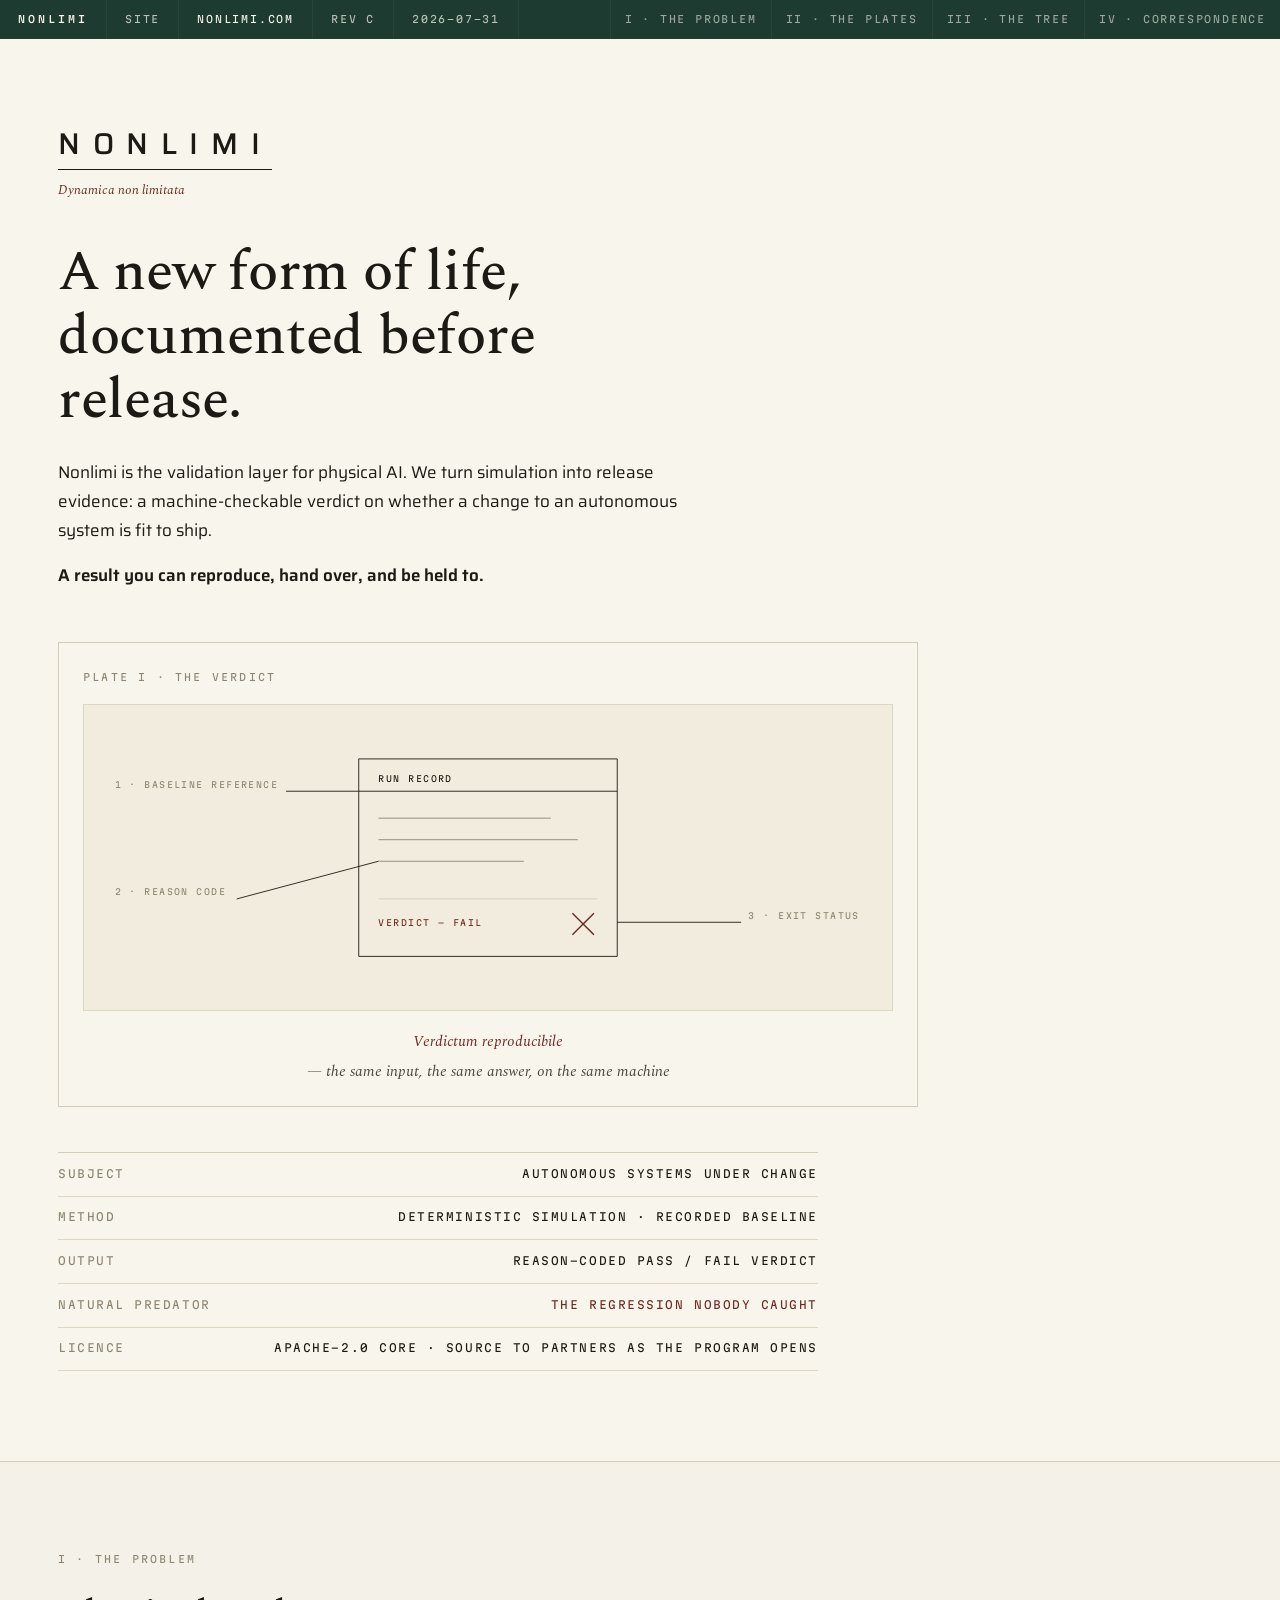
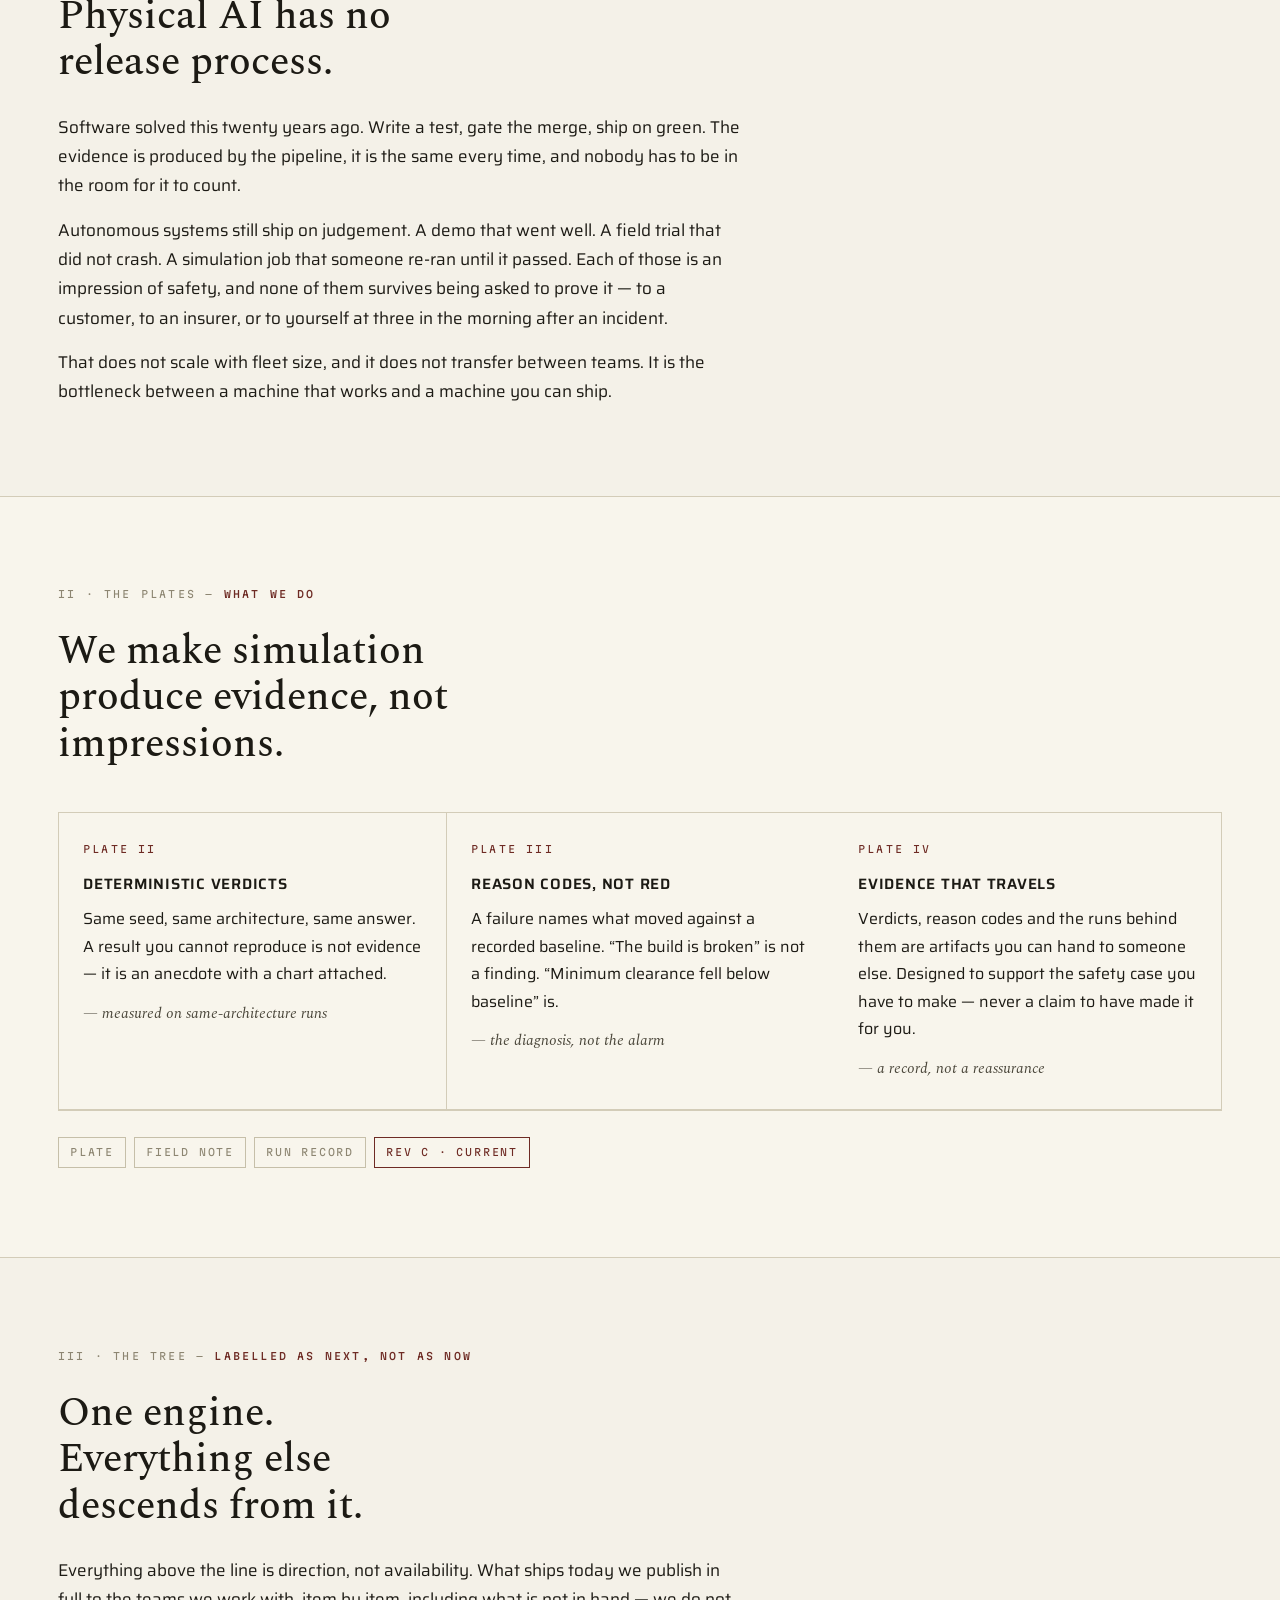
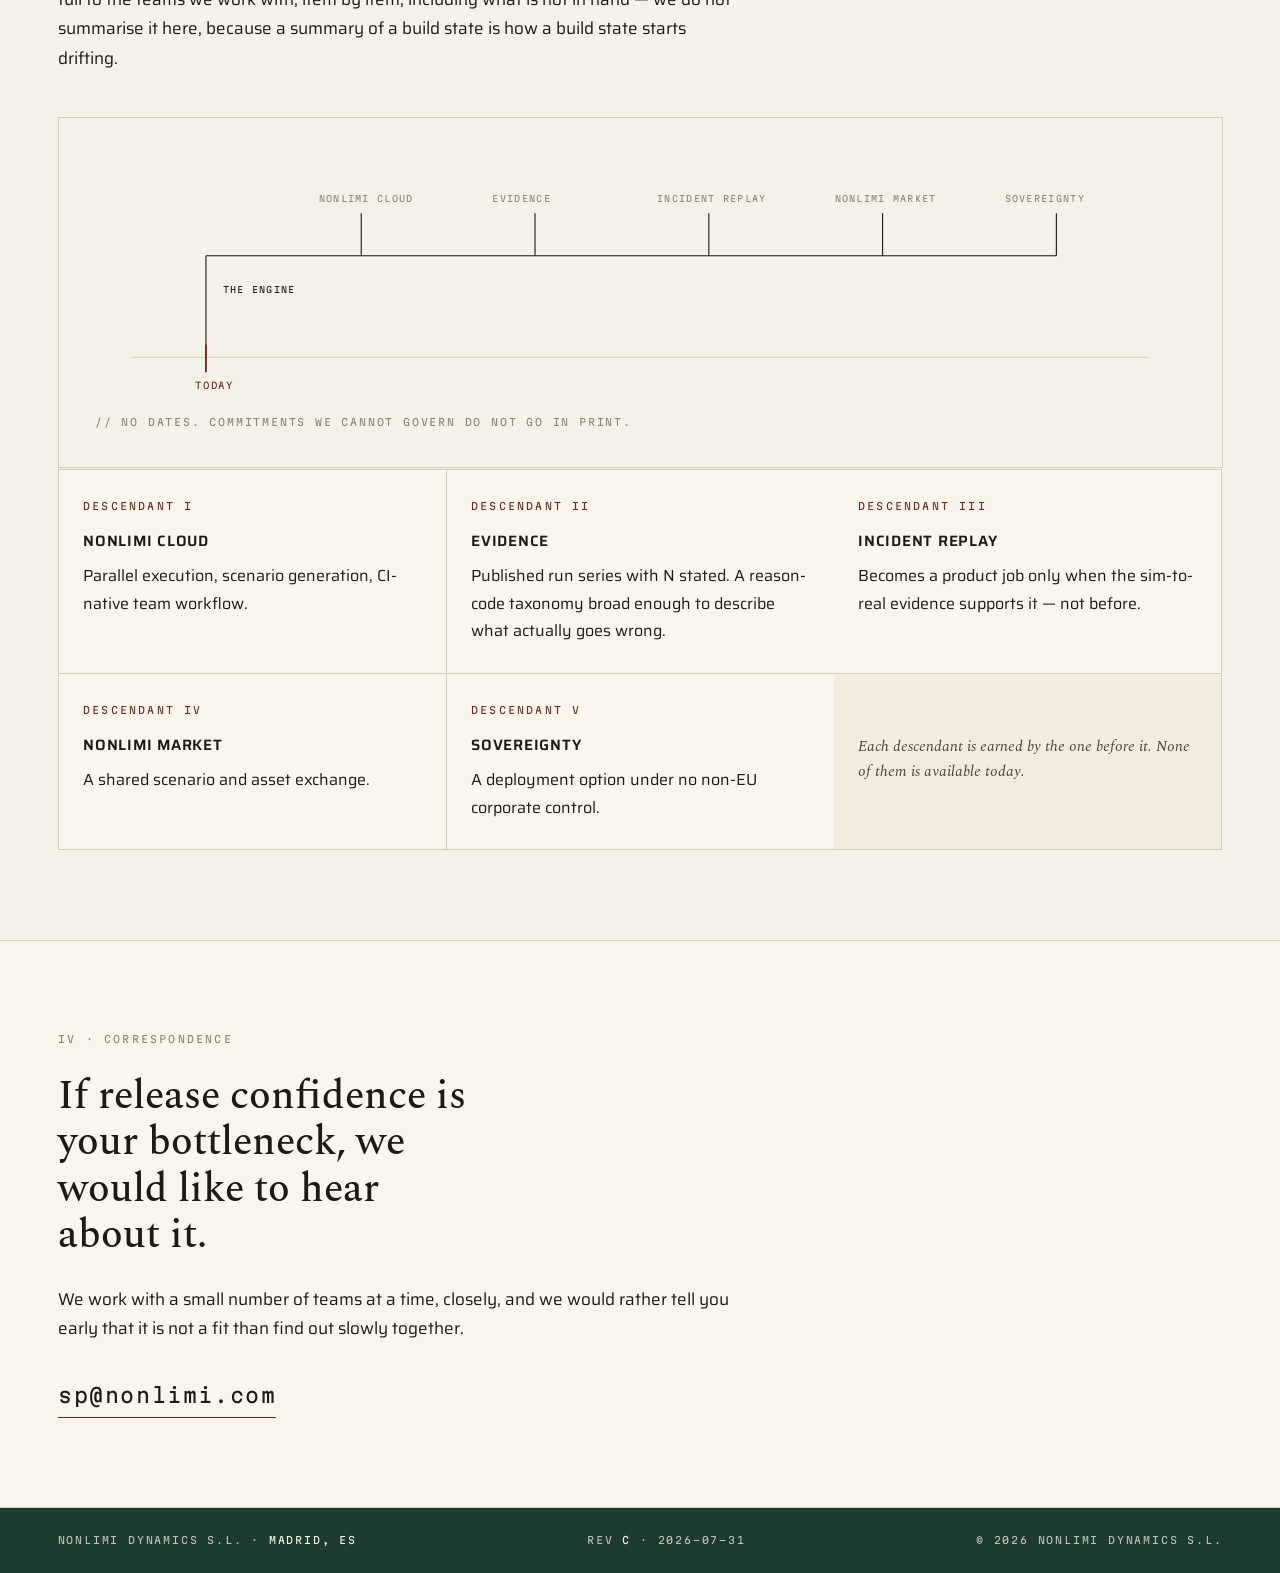
==== commit cc1747b5: "Legibility, archival motion, drop the preparer line LEGIBILITY - body copy was set in body-muted #4A" ====
--- a/index.html
+++ b/index.html
@@ -33,11 +33,10 @@
 *{box-sizing:border-box;margin:0;padding:0;border-radius:0}
 html{-webkit-text-size-adjust:100%;scroll-behavior:smooth}
 body{
-  background:var(--plate); color:var(--body);
+  background:var(--plate); color:var(--ink);
   font-family:var(--ui); font-weight:400;
   font-size:16px; line-height:1.7;
   font-variant-numeric:tabular-nums;
-  -webkit-font-smoothing:antialiased;
 }
 a{color:inherit;text-decoration:none}
 svg{display:block;max-width:100%}
@@ -49,7 +48,7 @@
 .rail-m{padding:11px 18px;font-weight:500;letter-spacing:.30em;
   border-right:1px solid var(--museum-rule);white-space:nowrap}
 .rail-f{padding:11px 18px;border-right:1px solid var(--museum-rule);
-  color:rgba(248,245,236,.58);white-space:nowrap;overflow:hidden;text-overflow:ellipsis}
+  color:rgba(248,245,236,.72);white-space:nowrap;overflow:hidden;text-overflow:ellipsis}
 .rail-f b{color:var(--plate);font-weight:400}
 .rail-n{display:flex;margin-left:auto}
 .rail-n a{padding:11px 14px;color:rgba(248,245,236,.58);
@@ -74,9 +73,9 @@
   line-height:1.16;color:var(--ink);max-width:20ch}
 h3{font-family:var(--ui);font-weight:600;font-size:15px;line-height:1.35;
   text-transform:uppercase;letter-spacing:.05em;color:var(--ink)}
-p{max-width:62ch;line-height:1.7;font-size:16px}
+p{max-width:62ch;line-height:1.72;font-size:17px;color:var(--ink)}
 p+p{margin-top:15px}
-.cap{font-size:14px;color:var(--muted);line-height:1.65}
+.cap{font-size:15px;color:var(--body);line-height:1.65}
 .bino{font-family:var(--serif);font-style:italic;font-weight:400;color:var(--oxblood)}
 .anno{font-family:var(--serif);font-style:italic;font-weight:400;color:var(--muted)}
 strong{font-weight:600;color:var(--ink)}
@@ -104,7 +103,7 @@
   text-transform:uppercase;color:var(--muted);margin-bottom:18px}
 .plate-fig{background:var(--tint);border:1px solid var(--rule-2);padding:18px}
 .plate-cap{margin-top:18px;text-align:center;font-size:15px}
-.plate-cap .anno{display:block;margin-top:5px;font-size:13.5px}
+.plate-cap .anno{display:block;margin-top:5px;font-size:14.5px;color:var(--body)}
 
 /* ---------- CHIPS ---------- */
 .chips{display:flex;flex-wrap:wrap;gap:8px;margin-top:26px}
@@ -120,8 +119,8 @@
 .cell-n{font-family:var(--mono);font-size:10px;letter-spacing:.22em;
   text-transform:uppercase;color:var(--oxblood);margin-bottom:16px}
 .cell h3{margin-bottom:11px}
-.cell p{font-size:15px;color:var(--body);max-width:none}
-.cell .anno{display:block;margin-top:14px;font-size:13.5px}
+.cell p{font-size:16px;color:var(--ink);max-width:none}
+.cell .anno{display:block;margin-top:14px;font-size:14.5px;color:var(--body)}
 
 /* ---------- TREE ---------- */
 .tree{margin-top:44px;border:1px solid var(--rule);background:var(--plate-2);padding:clamp(20px,3vw,36px)}
@@ -135,13 +134,38 @@
 .mail:hover{color:var(--oxblood)}
 
 /* ---------- FOOTER ---------- */
-footer{background:var(--museum);color:rgba(248,245,236,.58);
+footer{background:var(--museum);color:rgba(248,245,236,.72);
   font-family:var(--mono);font-size:10px;letter-spacing:.18em;text-transform:uppercase}
 .foot{display:flex;flex-wrap:wrap;gap:14px 40px;justify-content:space-between;
   padding-top:24px;padding-bottom:24px}
 .foot b{color:var(--plate);font-weight:400}
 
-@media(prefers-reduced-motion:reduce){*{transition:none !important;animation:none !important}}
+/* ---------- MOTION — minimal and archival ----------
+   Permitted by the brief: draw-on of callout lines on scroll, colour-shift
+   hover. No parallax, bounce, particles, glow, typing, or hover scaling.
+   Applied by script, so nothing is hidden when JS is off.            */
+.rise{opacity:0;transform:translateY(7px);will-change:opacity,transform;
+  transition:opacity .52s cubic-bezier(.16,1,.3,1),transform .52s cubic-bezier(.16,1,.3,1)}
+.rise.in{opacity:1;transform:none}
+.mark .r{transform:scaleX(0);transform-origin:left;
+  transition:transform .7s cubic-bezier(.16,1,.3,1) .1s}
+.mark.in .r{transform:scaleX(1)}
+svg .drw{stroke-dasharray:1600;stroke-dashoffset:1600;
+  transition:stroke-dashoffset 1s cubic-bezier(.16,1,.3,1)}
+svg.in .drw{stroke-dashoffset:0}
+.chip{transition:color .16s,border-color .16s}
+.chip:hover{color:var(--oxblood);border-color:var(--oxblood)}
+.ft-r{transition:background .16s}
+.ft-r:hover{background:var(--tint)}
+.plate{transition:border-color .2s}
+.plate:hover{border-color:var(--chip)}
+
+@media(prefers-reduced-motion:reduce){
+  .rise,.rise.in{opacity:1 !important;transform:none !important}
+  .mark .r{transform:scaleX(1) !important}
+  svg .drw{stroke-dashoffset:0 !important}
+  *{transition:none !important;animation:none !important}
+}
 </style>
 </head>
 <body>
@@ -184,7 +208,7 @@
       <div class="plate-n">PLATE I &middot; THE VERDICT</div>
       <div class="plate-fig">
         <svg viewBox="0 0 860 300" role="img" aria-label="Engraving of a verdict record with numbered callouts">
-          <g fill="none" stroke="#1C1A14" stroke-width="1">
+          <g class="drw" fill="none" stroke="#1C1A14" stroke-width="1">
             <!-- record card -->
             <rect x="286" y="40" width="288" height="220"/>
             <line x1="286" y1="76" x2="574" y2="76"/>
@@ -199,7 +223,7 @@
             <line x1="574" y1="222" x2="712" y2="222"/>
           </g>
           <!-- fail mark, the one oxblood element -->
-          <g stroke="#6E2B24" stroke-width="1.6">
+          <g class="drw" stroke="#6E2B24" stroke-width="1.6">
             <line x1="524" y1="212" x2="548" y2="236"/>
             <line x1="548" y1="212" x2="524" y2="236"/>
           </g>
@@ -306,7 +330,7 @@
           <g fill="none" stroke="#D3CCB8" stroke-width="1">
             <line x1="40" y1="220" x2="1140" y2="220"/>
           </g>
-          <g fill="none" stroke="#1C1A14" stroke-width="1.2">
+          <g class="drw" fill="none" stroke="#1C1A14" stroke-width="1.2">
             <line x1="120" y1="220" x2="120" y2="110"/>
             <line x1="120" y1="110" x2="1040" y2="110"/>
             <line x1="288" y1="110" x2="288" y2="64"/>
@@ -315,7 +339,7 @@
             <line x1="852" y1="110" x2="852" y2="64"/>
             <line x1="1040" y1="110" x2="1040" y2="64"/>
           </g>
-          <g stroke="#6E2B24" stroke-width="2"><line x1="120" y1="236" x2="120" y2="206"/></g>
+          <g class="drw" stroke="#6E2B24" stroke-width="2"><line x1="120" y1="236" x2="120" y2="206"/></g>
           <g font-family="'Martian Mono',monospace" font-size="10" letter-spacing="2" fill="#6E2B24">
             <text x="108" y="254">TODAY</text>
           </g>
@@ -383,11 +407,67 @@
 <footer>
   <div class="field foot wrap">
     <span>NONLIMI DYNAMICS S.L. &middot; <b>MADRID, ES</b></span>
-    <span>PREPARED BY <b>S.P.</b></span>
     <span>REV <b>C</b> &middot; 2026&ndash;07&ndash;31</span>
     <span>&copy; 2026 NONLIMI DYNAMICS S.L.</span>
   </div>
 </footer>
 
+<script>
+(function () {
+  var reduce = window.matchMedia && window.matchMedia('(prefers-reduced-motion: reduce)').matches;
+  if (reduce || !('IntersectionObserver' in window)) return;
+
+  var sel = 'section .lbl, section h1, section h2, section p, .mark, .plate,'
+          + ' .ft-r, .g3 > div, .tree, .chips, .mail, .tree-foot';
+  var nodes = Array.prototype.slice.call(document.querySelectorAll(sel));
+
+  nodes.forEach(function (n) { n.classList.add('rise'); });
+
+  var io = new IntersectionObserver(function (entries) {
+    entries.forEach(function (e) {
+      if (!e.isIntersecting) return;
+      var el = e.target;
+      var sibs = Array.prototype.slice.call(el.parentNode.children).filter(function (c) {
+        return c.classList && c.classList.contains('rise');
+      });
+      var i = Math.min(sibs.indexOf(el), 5);
+      el.style.transitionDelay = (i > 0 ? i * 55 : 0) + 'ms';
+      el.classList.add('in');
+      io.unobserve(el);
+    });
+  }, { threshold: 0.12, rootMargin: '0px 0px -6% 0px' });
+
+  nodes.forEach(function (n) { io.observe(n); });
+
+  // hairline draw-on for the plate callouts and the tree
+  var svgs = Array.prototype.slice.call(document.querySelectorAll('svg'));
+  var sio = new IntersectionObserver(function (entries) {
+    entries.forEach(function (e) {
+      if (!e.isIntersecting) return;
+      e.target.classList.add('in');
+      sio.unobserve(e.target);
+    });
+  }, { threshold: 0.2 });
+  svgs.forEach(function (n) { sio.observe(n); });
+
+  // reveal anything already in view, immediately and with no delay
+  function revealNow(n) { n.style.transitionDelay = '0ms'; n.classList.add('in'); }
+  requestAnimationFrame(function () {
+    nodes.concat(svgs).forEach(function (n) {
+      var r = n.getBoundingClientRect();
+      if (r.top < window.innerHeight) revealNow(n);
+    });
+  });
+
+  // failsafe: whatever happens, nothing stays hidden
+  setTimeout(function () { nodes.concat(svgs).forEach(revealNow); }, 1600);
+  window.addEventListener('load', function () {
+    nodes.forEach(function (n) {
+      var r = n.getBoundingClientRect();
+      if (r.top < window.innerHeight) revealNow(n);
+    });
+  });
+})();
+</script>
 </body>
 </html>
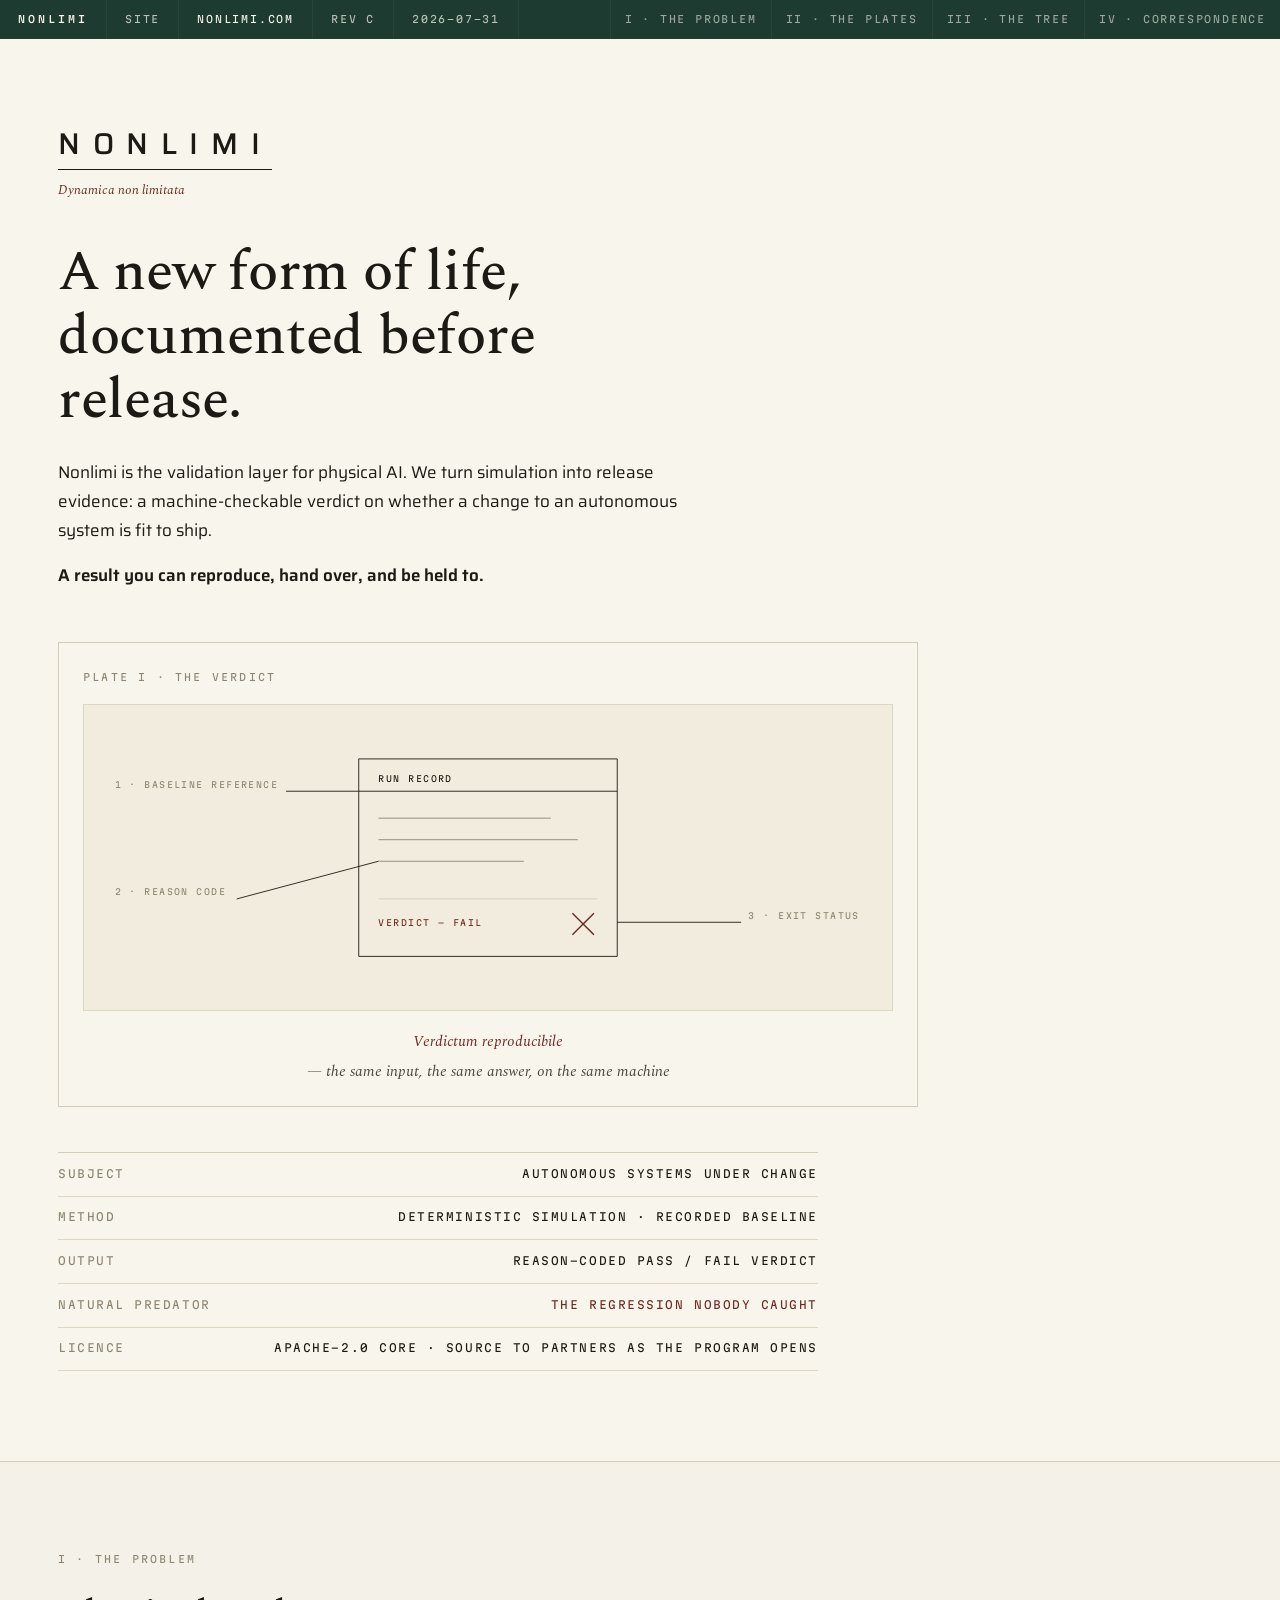
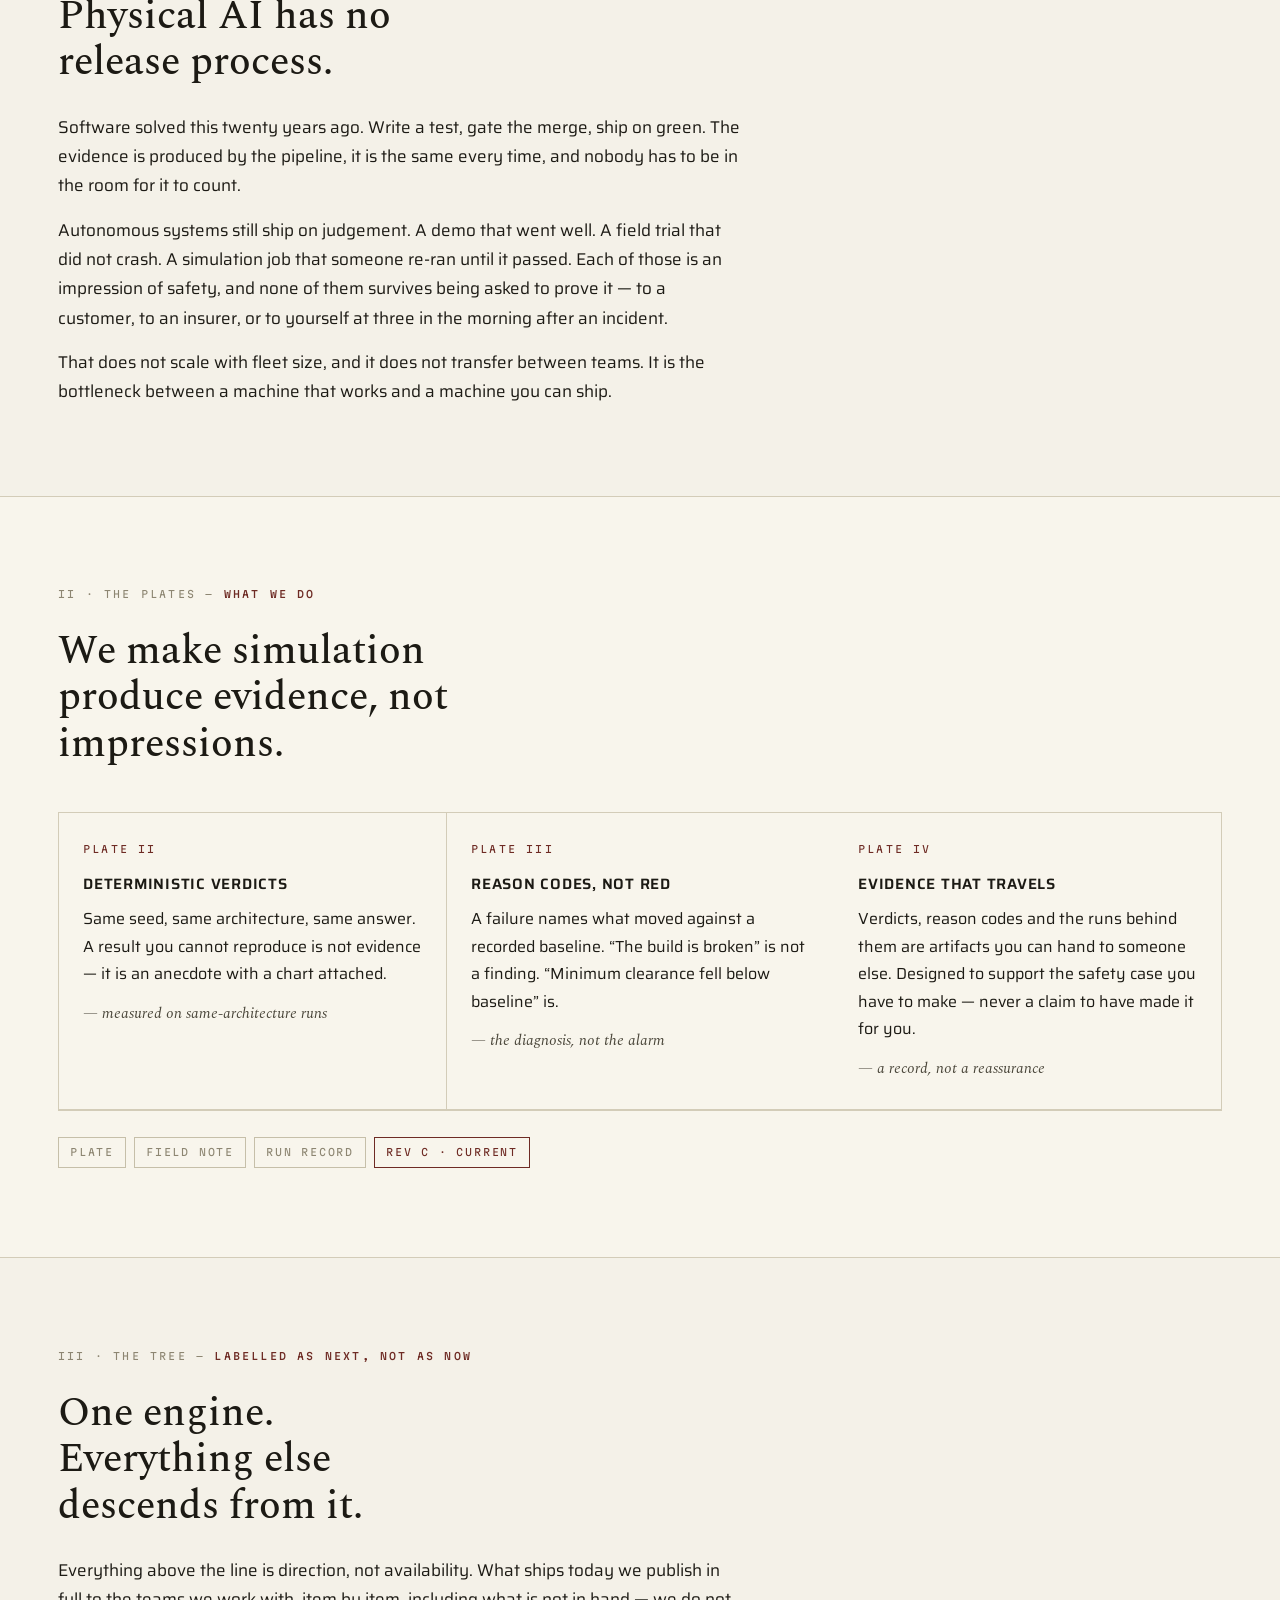
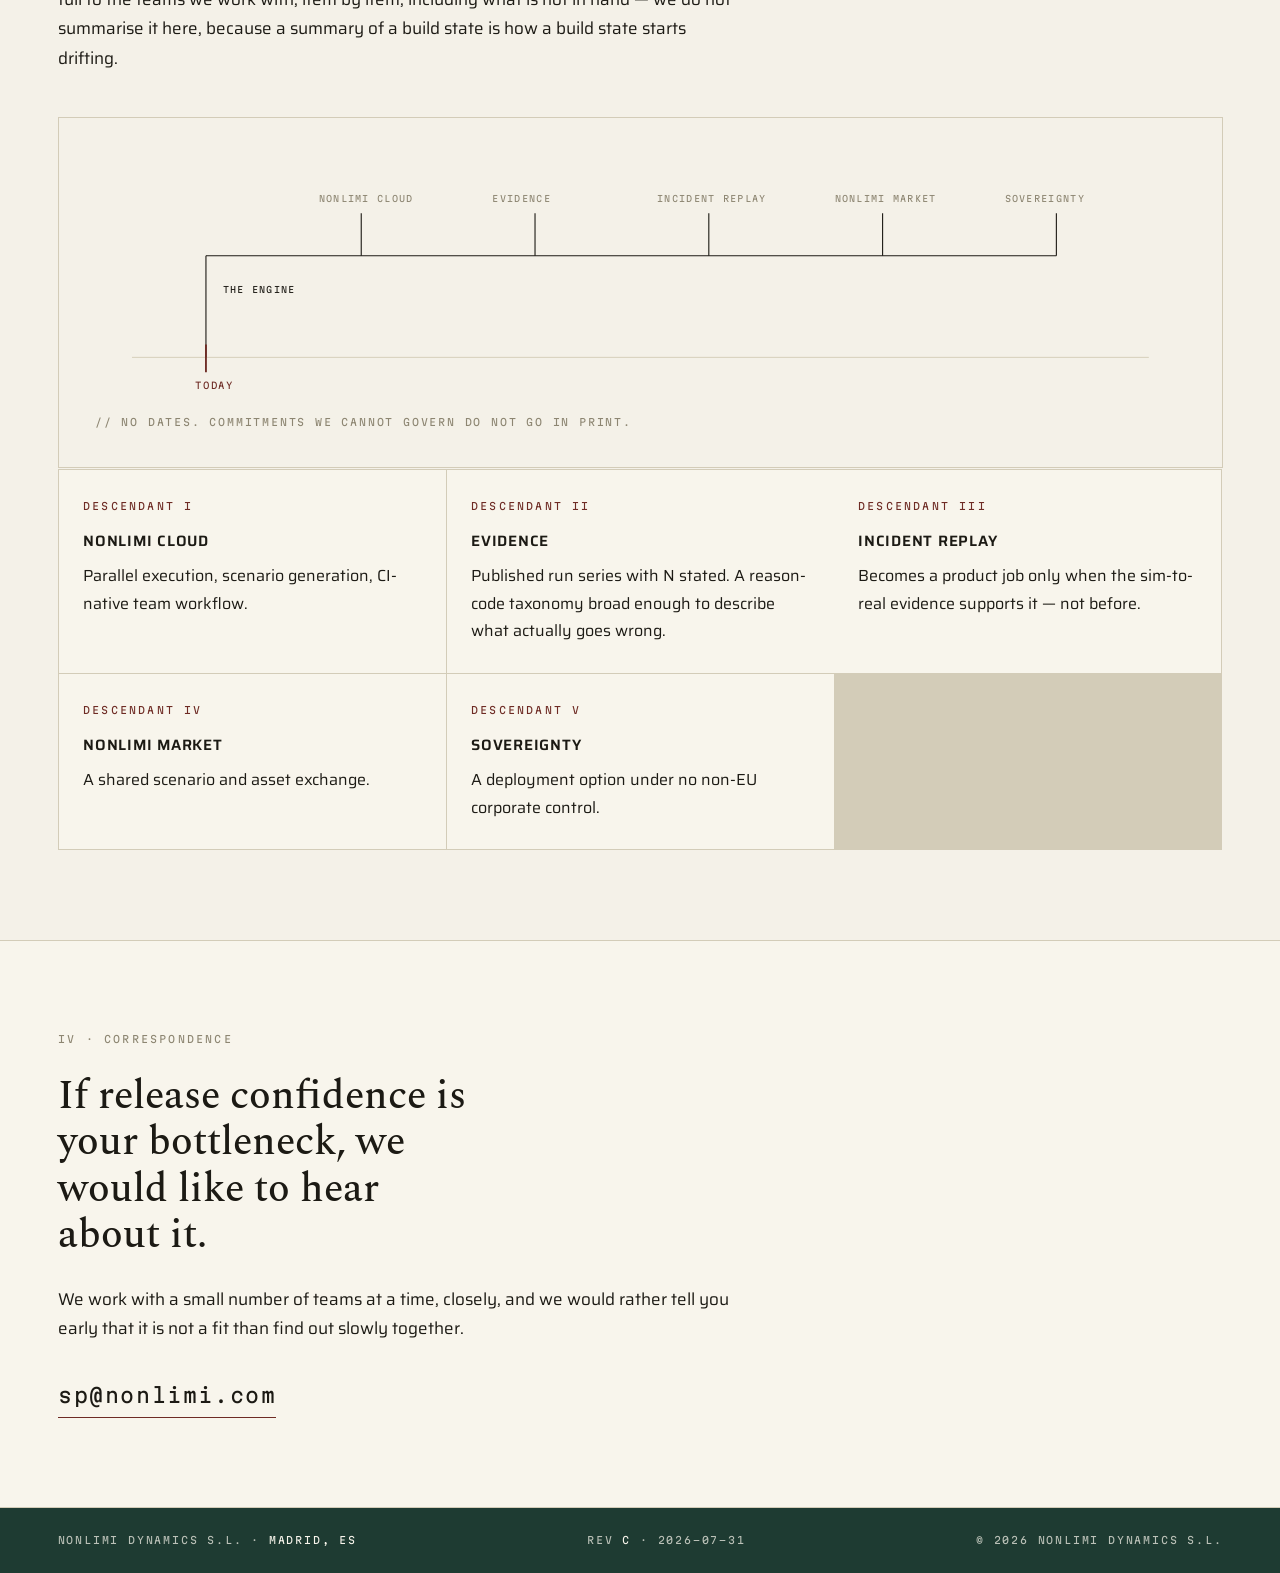
==== commit ebbcbbac: "Remove the closing line from the descendants ladder Drops "Each descendant is earned by the one befo" ====
--- a/index.html
+++ b/index.html
@@ -383,10 +383,6 @@
         <h3>Sovereignty</h3>
         <p>A deployment option under no non-EU corporate control.</p>
       </div>
-      <div class="cell" style="background:var(--tint)">
-        <div class="cell-n">&nbsp;</div>
-        <p class="anno" style="font-size:14.5px">Each descendant is earned by the one before it. None of them is available today.</p>
-      </div>
     </div>
   </div>
 </section>
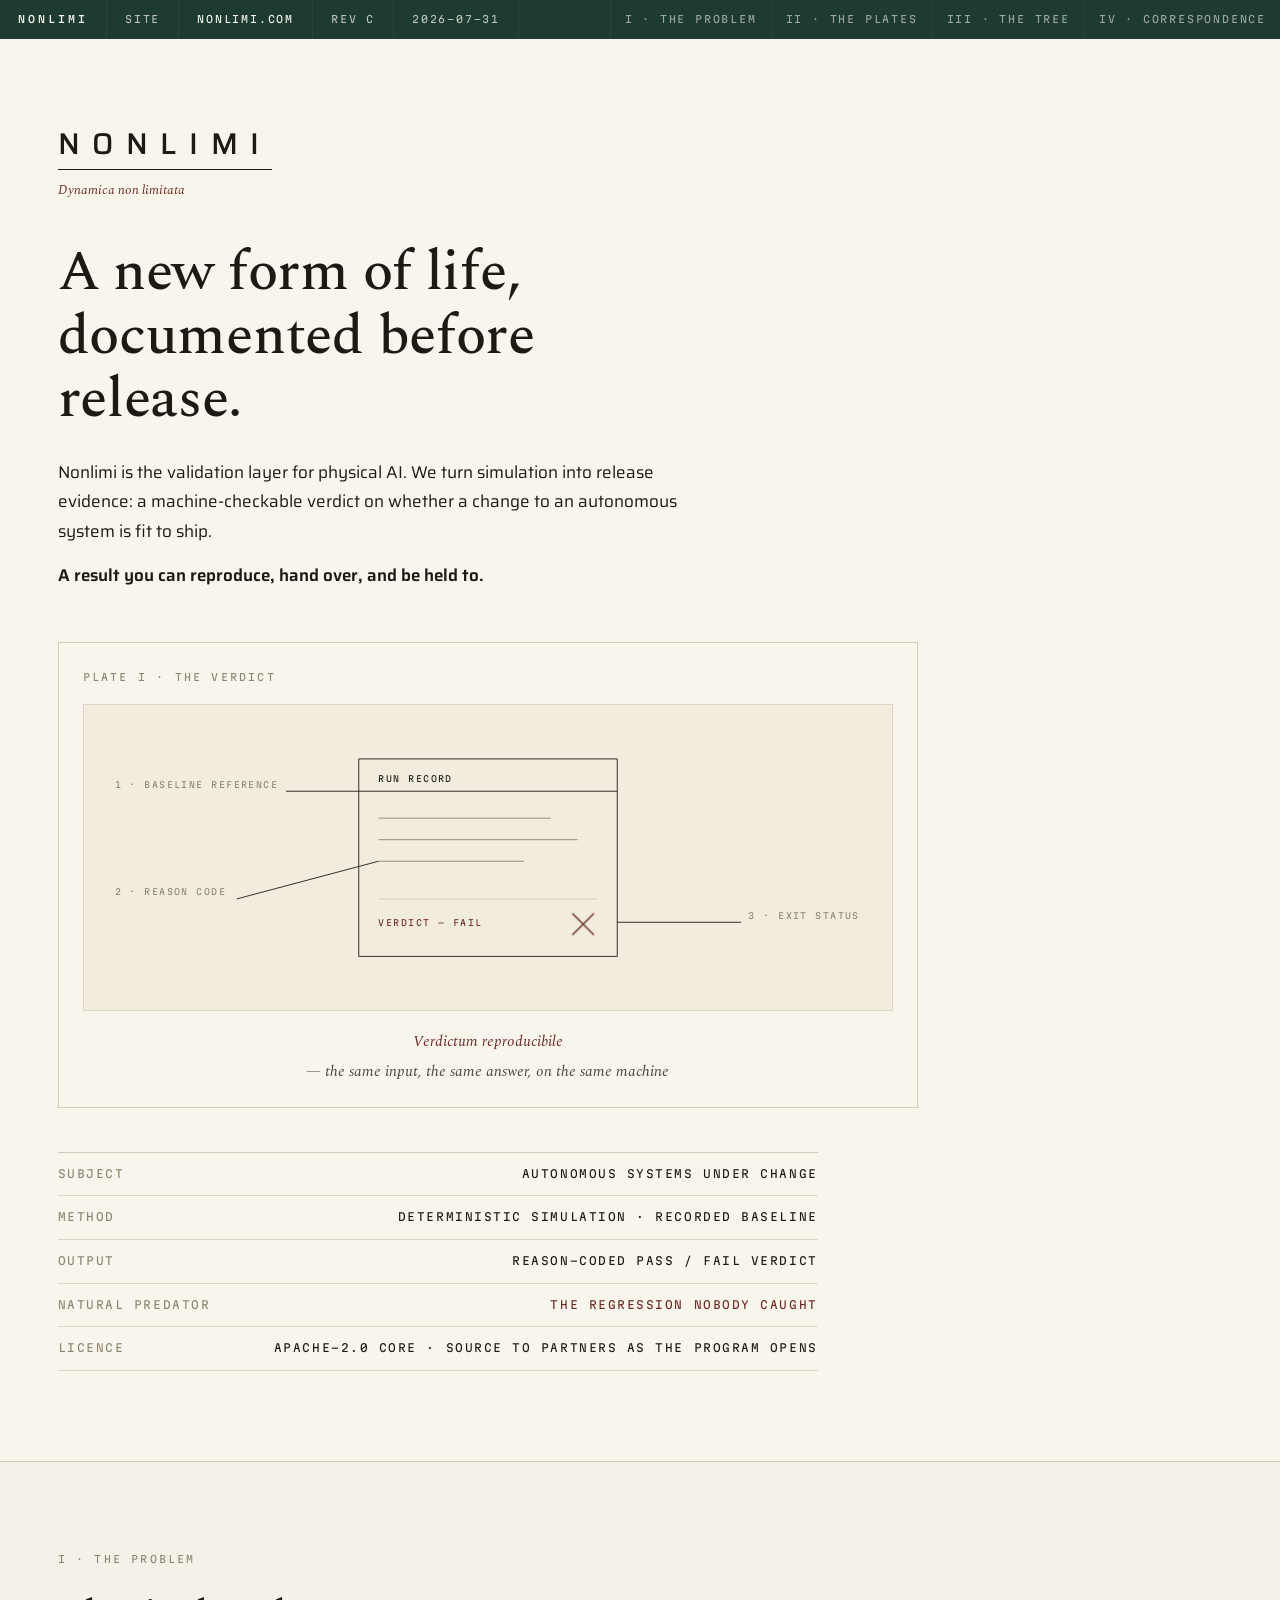
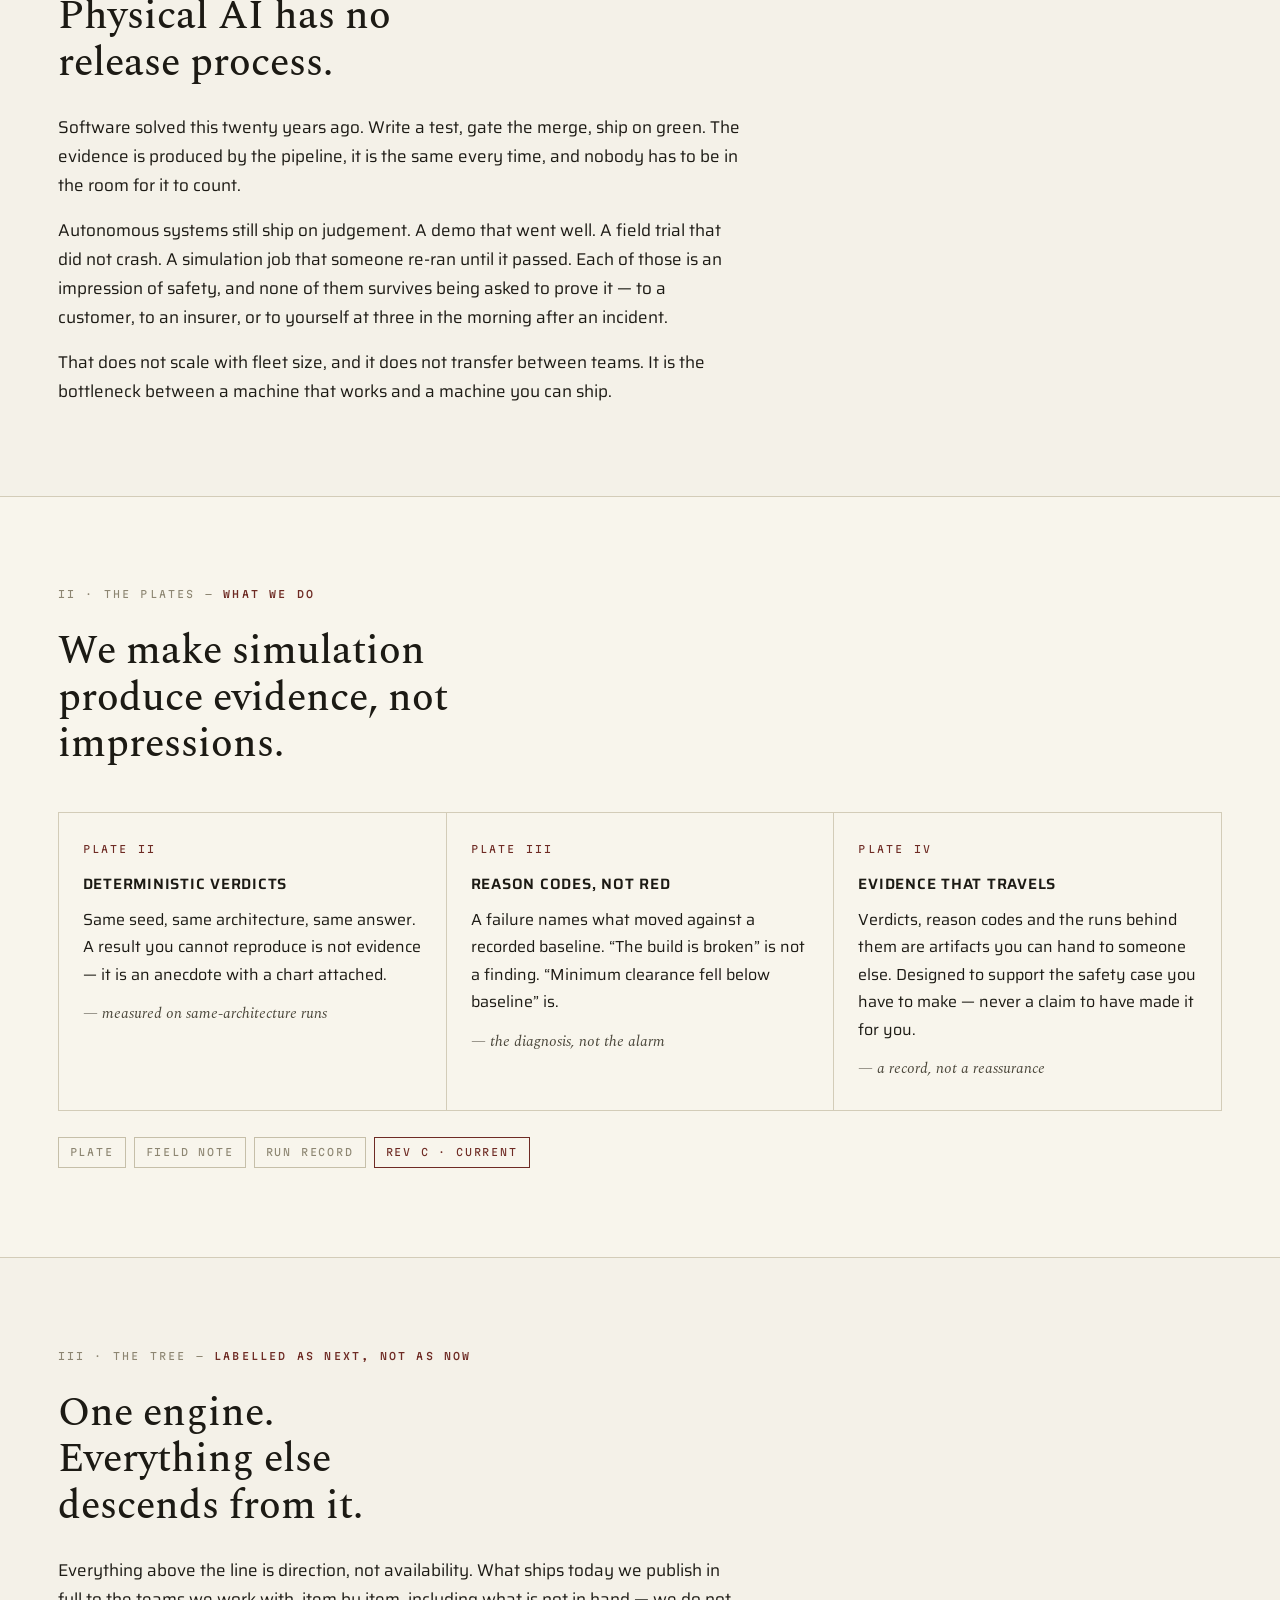
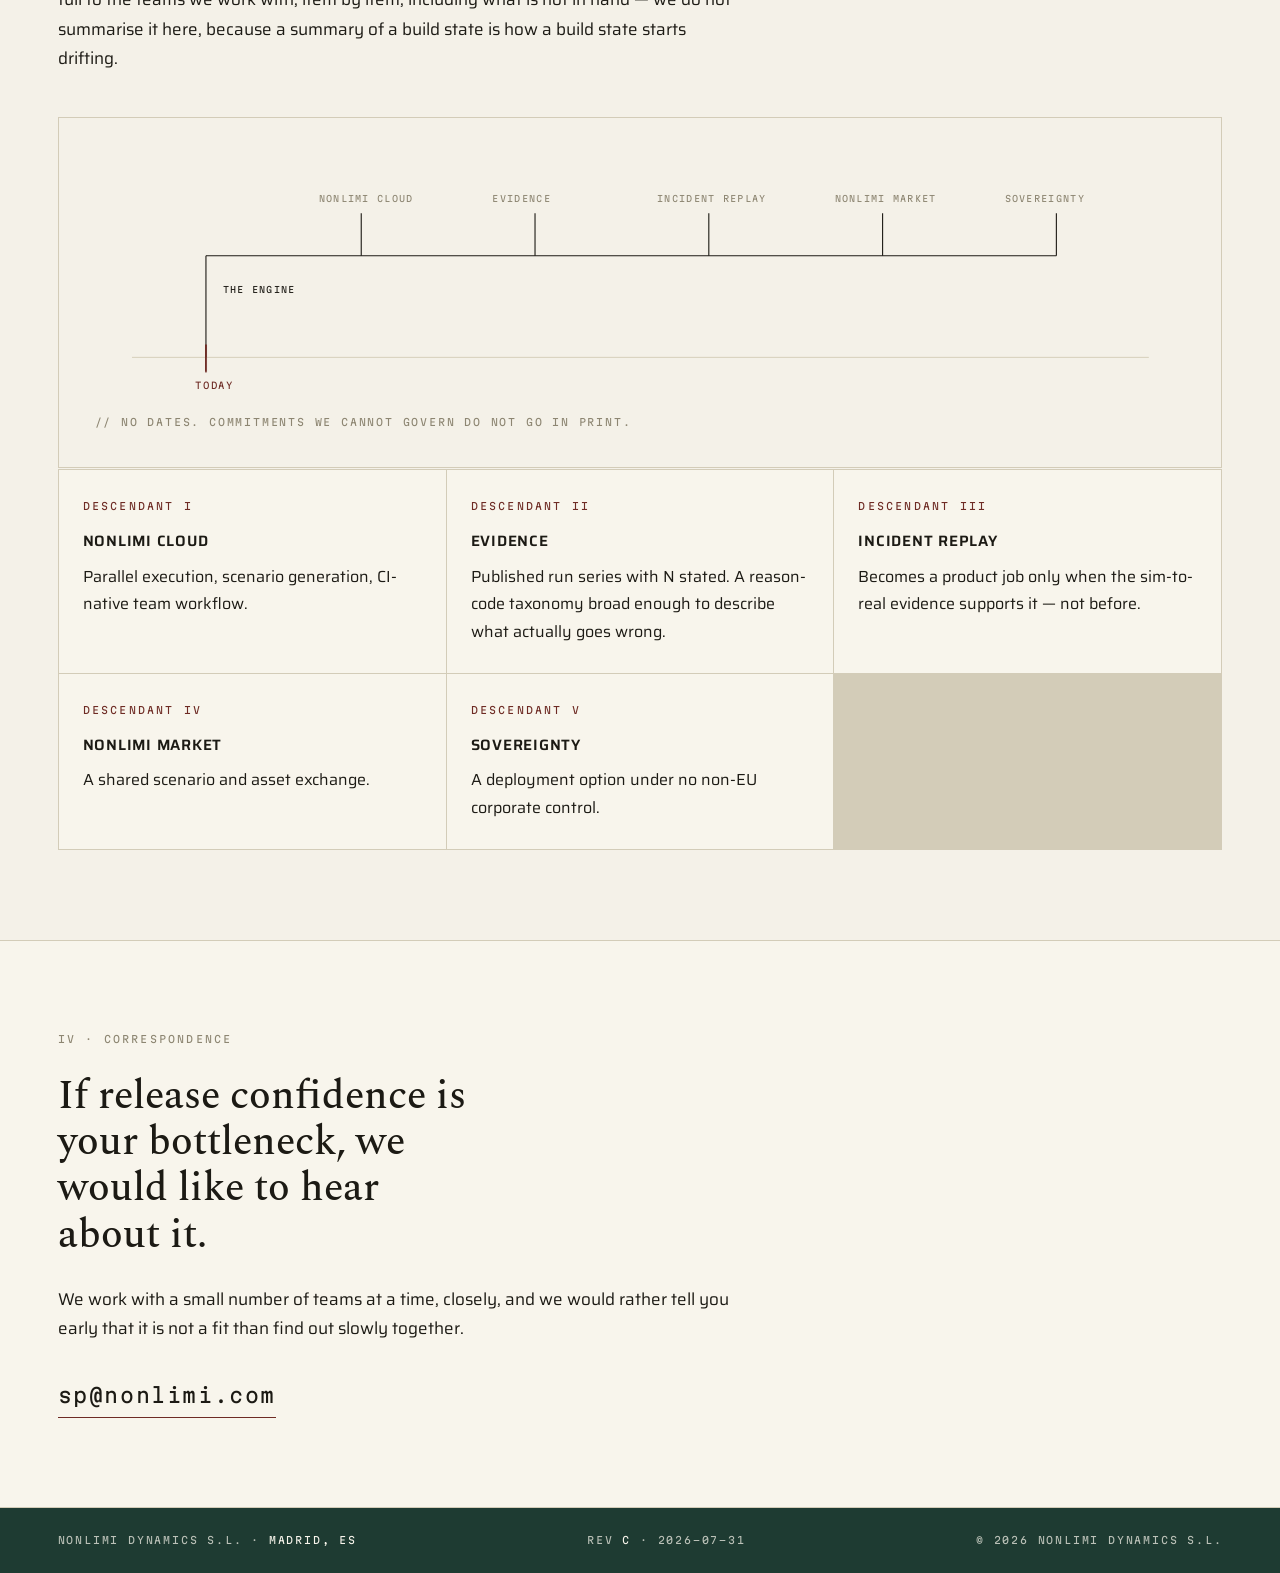
==== commit 62d833f4: "Motion: drawn, then stamped — accession order on the company site" ====
--- a/index.html
+++ b/index.html
@@ -140,32 +140,95 @@
   padding-top:24px;padding-bottom:24px}
 .foot b{color:var(--plate);font-weight:400}
 
-/* ---------- MOTION — minimal and archival ----------
-   Permitted by the brief: draw-on of callout lines on scroll, colour-shift
-   hover. No parallax, bounce, particles, glow, typing, or hover scaling.
-   Applied by script, so nothing is hidden when JS is off.            */
-.rise{opacity:0;transform:translateY(7px);will-change:opacity,transform;
-  transition:opacity .52s cubic-bezier(.16,1,.3,1),transform .52s cubic-bezier(.16,1,.3,1)}
-.rise.in{opacity:1;transform:none}
-.mark .r{transform:scaleX(0);transform-origin:left;
-  transition:transform .7s cubic-bezier(.16,1,.3,1) .1s}
-.mark.in .r{transform:scaleX(1)}
-svg .drw{stroke-dasharray:1600;stroke-dashoffset:1600;
-  transition:stroke-dashoffset 1s cubic-bezier(.16,1,.3,1)}
-svg.in .drw{stroke-dashoffset:0}
-.chip{transition:color .16s,border-color .16s}
+/* ---------- MOTION — drawn, then stamped ----------
+   Grammar: continuous things (rules, engravings, branches) DRAW ON;
+   records (numerals, verdicts, ledger rows, labels) are STAMPED in a
+   single frame via steps(1,end). Only TODAY blinks, forever.
+   All hidden initial states live under html.motion, which only the
+   script adds — with JS off the page renders complete.            */
+@keyframes nlDraw{to{stroke-dashoffset:0}}
+@keyframes nlStamp{from{opacity:0}to{opacity:1}}
+@keyframes nlBlink{0%,49%{opacity:1}50%,100%{opacity:.25}}
+
+html.motion .rise{opacity:0;transform:translateY(4px)}
+html.motion .rise.in{opacity:1;transform:none;
+  transition:opacity .5s cubic-bezier(.33,1,.68,1),transform .5s cubic-bezier(.33,1,.68,1)}
+
+/* field table — a ledger is filled, not faded */
+html.motion .ft:not(.go) .ft-r{opacity:0}
+html.motion .ft.go .ft-r{animation:nlStamp 1ms steps(1,end) both}
+html.motion .ft.go .ft-r:nth-child(1){animation-delay:.06s}
+html.motion .ft.go .ft-r:nth-child(2){animation-delay:.15s}
+html.motion .ft.go .ft-r:nth-child(3){animation-delay:.24s}
+html.motion .ft.go .ft-r:nth-child(4){animation-delay:.33s}
+html.motion .ft.go .ft-r:nth-child(5){animation-delay:.42s}
+
+/* PLATE I — accession order: card, leaders, numerals, then judgment */
+html.motion .psvg .dcard{stroke-dasharray:1400;stroke-dashoffset:1400}
+html.motion .psvg .lead{stroke-dasharray:260;stroke-dashoffset:260}
+html.motion .psvg .stp{opacity:0}
+html.motion .psvg.go .dcard{animation:nlDraw 1s linear both}
+html.motion .psvg.go .lead.l1{animation:nlDraw .3s linear .7s both}
+html.motion .psvg.go .lead.l2{animation:nlDraw .3s linear 1s both}
+html.motion .psvg.go .lead.l3{animation:nlDraw .3s linear 1.3s both}
+html.motion .psvg.go .stp.rr{animation:nlStamp 1ms steps(1,end) .55s both}
+html.motion .psvg.go .stp.n1{animation:nlStamp 1ms steps(1,end) 1.05s both}
+html.motion .psvg.go .stp.n2{animation:nlStamp 1ms steps(1,end) 1.35s both}
+html.motion .psvg.go .stp.n3{animation:nlStamp 1ms steps(1,end) 1.65s both}
+html.motion .psvg.go .stp.vx{animation:nlStamp 1ms steps(1,end) 1.85s both}
+
+/* THE TREE — trunk, branches, labels stamped, NO DATES last;
+   then TODAY begins to blink: the record is closed, the present is live */
+html.motion .tree .tk{stroke-dasharray:1100;stroke-dashoffset:1100}
+html.motion .tree .br{stroke-dasharray:60;stroke-dashoffset:60}
+html.motion .tree .stp{opacity:0}
+html.motion .tree:not(.go) .tree-foot{opacity:0}
+html.motion .tree.go .tk{animation:nlDraw .9s linear both}
+html.motion .tree.go .br.b1{animation:nlDraw .35s linear .75s both}
+html.motion .tree.go .br.b2{animation:nlDraw .35s linear .87s both}
+html.motion .tree.go .br.b3{animation:nlDraw .35s linear .99s both}
+html.motion .tree.go .br.b4{animation:nlDraw .35s linear 1.11s both}
+html.motion .tree.go .br.b5{animation:nlDraw .35s linear 1.23s both}
+html.motion .tree.go .stp.eng{animation:nlStamp 1ms steps(1,end) .95s both}
+html.motion .tree.go .stp.tl1{animation:nlStamp 1ms steps(1,end) 1.15s both}
+html.motion .tree.go .stp.tl2{animation:nlStamp 1ms steps(1,end) 1.27s both}
+html.motion .tree.go .stp.tl3{animation:nlStamp 1ms steps(1,end) 1.39s both}
+html.motion .tree.go .stp.tl4{animation:nlStamp 1ms steps(1,end) 1.51s both}
+html.motion .tree.go .stp.tl5{animation:nlStamp 1ms steps(1,end) 1.63s both}
+html.motion .tree.go .stp.tdy{animation:nlStamp 1ms steps(1,end) .2s both}
+html.motion .tree.go .tree-foot{animation:nlStamp 1ms steps(1,end) 1.95s both}
+.tree.go .blinker{animation:nlBlink 2.2s steps(1,end) 2.4s infinite}
+
+/* wordmark rule draws; binomial settles after it */
+html.motion .mark .r{transform:scaleX(0);transform-origin:left}
+html.motion .mark.in .r{transform:scaleX(1);transition:transform .6s cubic-bezier(.2,0,0,1) .1s}
+html.motion .mark .b{opacity:0}
+html.motion .mark.in .b{opacity:1;transition:opacity .4s cubic-bezier(.33,1,.68,1) .7s}
+
+.chip{transition:color .15s,border-color .15s}
 .chip:hover{color:var(--oxblood);border-color:var(--oxblood)}
-.ft-r{transition:background .16s}
+.ft-r{transition:background .15s}
 .ft-r:hover{background:var(--tint)}
-.plate{transition:border-color .2s}
-.plate:hover{border-color:var(--chip)}
+
+/* settle: sequences force-complete after their planned duration via hard
+   properties — hidden tabs suspend animation timelines, so the final state
+   must not depend on one. TODAY's blink is exempt: the present stays live. */
+html.motion .psvg.settle .dcard,html.motion .psvg.settle .lead,
+html.motion .tree.settle .tk,html.motion .tree.settle .br{
+  animation:none !important;stroke-dashoffset:0 !important}
+html.motion .psvg.settle .stp,html.motion .tree.settle .stp:not(.tdy),
+html.motion .tree.settle .tree-foot,html.motion .ft.settle .ft-r{
+  animation:none !important;opacity:1 !important}
 
 @media(prefers-reduced-motion:reduce){
-  .rise,.rise.in{opacity:1 !important;transform:none !important}
-  .mark .r{transform:scaleX(1) !important}
-  svg .drw{stroke-dashoffset:0 !important}
-  *{transition:none !important;animation:none !important}
+  html.motion *{animation:none !important;transition:none !important}
+  html.motion .rise,html.motion .ft-r,html.motion .stp,html.motion .mark .b,
+  html.motion .tree-foot{opacity:1 !important;transform:none !important}
+  html.motion .dcard,html.motion .lead,html.motion .tk,html.motion .br{stroke-dashoffset:0 !important}
+  html.motion .mark .r{transform:scaleX(1) !important}
+  .blinker{animation:none !important;opacity:1 !important}
 }
+
 </style>
 </head>
 <body>
@@ -207,32 +270,30 @@
     <div class="plate" style="margin-top:52px;max-width:860px">
       <div class="plate-n">PLATE I &middot; THE VERDICT</div>
       <div class="plate-fig">
-        <svg viewBox="0 0 860 300" role="img" aria-label="Engraving of a verdict record with numbered callouts">
-          <g class="drw" fill="none" stroke="#1C1A14" stroke-width="1">
-            <!-- record card -->
+        <svg class="psvg" viewBox="0 0 860 300" role="img" aria-label="Engraving of a verdict record with numbered callouts">
+          <g class="dcard" fill="none" stroke="#1C1A14" stroke-width="1">
             <rect x="286" y="40" width="288" height="220"/>
             <line x1="286" y1="76" x2="574" y2="76"/>
-            <!-- ruled lines -->
             <line x1="308" y1="106" x2="500" y2="106" stroke="#8D8672"/>
             <line x1="308" y1="130" x2="530" y2="130" stroke="#8D8672"/>
             <line x1="308" y1="154" x2="470" y2="154" stroke="#8D8672"/>
             <line x1="308" y1="196" x2="552" y2="196" stroke="#D3CCB8"/>
-            <!-- callout leaders -->
-            <line x1="286" y1="76" x2="205" y2="76"/>
-            <line x1="308" y1="154" x2="150" y2="196"/>
-            <line x1="574" y1="222" x2="712" y2="222"/>
-          </g>
-          <!-- fail mark, the one oxblood element -->
-          <g class="drw" stroke="#6E2B24" stroke-width="1.6">
+          </g>
+          <g fill="none" stroke="#1C1A14" stroke-width="1">
+            <line class="lead l1" x1="286" y1="76" x2="205" y2="76"/>
+            <line class="lead l2" x1="308" y1="154" x2="150" y2="196"/>
+            <line class="lead l3" x1="574" y1="222" x2="712" y2="222"/>
+          </g>
+          <g class="stp vx" stroke="#6E2B24" stroke-width="1.6">
             <line x1="524" y1="212" x2="548" y2="236"/>
             <line x1="548" y1="212" x2="524" y2="236"/>
           </g>
           <g font-family="'Martian Mono',monospace" font-size="9.5" letter-spacing="1.6" fill="#8D8672">
-            <text x="14"  y="72">1 &middot; BASELINE REFERENCE</text>
-            <text x="14"  y="192">2 &middot; REASON CODE</text>
-            <text x="720" y="218">3 &middot; EXIT STATUS</text>
-            <text x="308" y="66" fill="#1C1A14">RUN RECORD</text>
-            <text x="308" y="226" fill="#6E2B24">VERDICT &mdash; FAIL</text>
+            <text class="stp n1" x="14"  y="72">1 &middot; BASELINE REFERENCE</text>
+            <text class="stp n2" x="14"  y="192">2 &middot; REASON CODE</text>
+            <text class="stp n3" x="720" y="218">3 &middot; EXIT STATUS</text>
+            <text class="stp rr" x="308" y="66" fill="#1C1A14">RUN RECORD</text>
+            <text class="stp vx" x="308" y="226" fill="#6E2B24">VERDICT &mdash; FAIL</text>
           </g>
         </svg>
       </div>
@@ -326,32 +387,34 @@
     </p>
 
     <div class="tree">
-      <svg viewBox="0 0 1180 262" role="img" aria-label="Evolutionary tree of planned descendants from today's engine">
+      <svg class="tsvg" viewBox="0 0 1180 262" role="img" aria-label="Evolutionary tree of planned descendants from today's engine">
           <g fill="none" stroke="#D3CCB8" stroke-width="1">
             <line x1="40" y1="220" x2="1140" y2="220"/>
           </g>
-          <g class="drw" fill="none" stroke="#1C1A14" stroke-width="1.2">
+          <g class="tk" fill="none" stroke="#1C1A14" stroke-width="1.2">
             <line x1="120" y1="220" x2="120" y2="110"/>
             <line x1="120" y1="110" x2="1040" y2="110"/>
-            <line x1="288" y1="110" x2="288" y2="64"/>
-            <line x1="476" y1="110" x2="476" y2="64"/>
-            <line x1="664" y1="110" x2="664" y2="64"/>
-            <line x1="852" y1="110" x2="852" y2="64"/>
-            <line x1="1040" y1="110" x2="1040" y2="64"/>
-          </g>
-          <g class="drw" stroke="#6E2B24" stroke-width="2"><line x1="120" y1="236" x2="120" y2="206"/></g>
-          <g font-family="'Martian Mono',monospace" font-size="10" letter-spacing="2" fill="#6E2B24">
+          </g>
+          <g fill="none" stroke="#1C1A14" stroke-width="1.2">
+            <line class="br b1" x1="288" y1="110" x2="288" y2="64"/>
+            <line class="br b2" x1="476" y1="110" x2="476" y2="64"/>
+            <line class="br b3" x1="664" y1="110" x2="664" y2="64"/>
+            <line class="br b4" x1="852" y1="110" x2="852" y2="64"/>
+            <line class="br b5" x1="1040" y1="110" x2="1040" y2="64"/>
+          </g>
+          <g class="stp tdy"><g class="blinker" stroke="#6E2B24" stroke-width="2"><line x1="120" y1="236" x2="120" y2="206"/></g></g>
+          <g class="stp tdy"><g class="blinker" font-family="'Martian Mono',monospace" font-size="10" letter-spacing="2" fill="#6E2B24">
             <text x="108" y="254">TODAY</text>
-          </g>
+          </g></g>
           <g font-family="'Martian Mono',monospace" font-size="9.5" letter-spacing="1.4" fill="#8D8672">
-            <text x="242" y="52">NONLIMI CLOUD</text>
-            <text x="430" y="52">EVIDENCE</text>
-            <text x="608" y="52">INCIDENT REPLAY</text>
-            <text x="800" y="52">NONLIMI MARKET</text>
-            <text x="984" y="52">SOVEREIGNTY</text>
+            <text class="stp tl1" x="242" y="52">NONLIMI CLOUD</text>
+            <text class="stp tl2" x="430" y="52">EVIDENCE</text>
+            <text class="stp tl3" x="608" y="52">INCIDENT REPLAY</text>
+            <text class="stp tl4" x="800" y="52">NONLIMI MARKET</text>
+            <text class="stp tl5" x="984" y="52">SOVEREIGNTY</text>
           </g>
           <g font-family="'Martian Mono',monospace" font-size="9.5" letter-spacing="1.4" fill="#1C1A14">
-            <text x="138" y="150">THE ENGINE</text>
+            <text class="stp eng" x="138" y="150">THE ENGINE</text>
           </g>
         </svg>
       <div class="tree-foot">// NO DATES. COMMITMENTS WE CANNOT GOVERN DO NOT GO IN PRINT.</div>
@@ -410,58 +473,51 @@
 
 <script>
 (function () {
-  var reduce = window.matchMedia && window.matchMedia('(prefers-reduced-motion: reduce)').matches;
-  if (reduce || !('IntersectionObserver' in window)) return;
-
-  var sel = 'section .lbl, section h1, section h2, section p, .mark, .plate,'
-          + ' .ft-r, .g3 > div, .tree, .chips, .mail, .tree-foot';
-  var nodes = Array.prototype.slice.call(document.querySelectorAll(sel));
-
-  nodes.forEach(function (n) { n.classList.add('rise'); });
+  if (window.matchMedia && window.matchMedia('(prefers-reduced-motion: reduce)').matches) return;
+  if (!('IntersectionObserver' in window)) return;
+  document.documentElement.classList.add('motion');
+
+  var riseSel = 'section .lbl, section h1, section h2, section p, .plate, .chips, .mail';
+  var rises = Array.prototype.slice.call(document.querySelectorAll(riseSel));
+  rises.forEach(function (n) { n.classList.add('rise'); });
+  var mark = document.querySelector('.mark');
+  var seqs = Array.prototype.slice.call(document.querySelectorAll('.psvg, .ft, .tree'));
+
+  function inView(n){ var r=n.getBoundingClientRect(); return r.top < window.innerHeight && r.bottom > 0; }
+  function fire(n){
+    if (n === mark) { n.classList.add('in'); return; }
+    if (n.classList.contains('rise')) {
+      var sibs = Array.prototype.filter.call(n.parentNode.children, function (c) {
+        return c.classList && c.classList.contains('rise');
+      });
+      var i = Math.min(sibs.indexOf(n), 5);
+      n.style.transitionDelay = (i > 0 ? i * 55 : 0) + 'ms';
+      n.classList.add('in');
+    } else {
+      n.classList.add('go');
+      setTimeout(function () { n.classList.add('settle'); }, 2600);
+    }
+  }
 
   var io = new IntersectionObserver(function (entries) {
     entries.forEach(function (e) {
       if (!e.isIntersecting) return;
-      var el = e.target;
-      var sibs = Array.prototype.slice.call(el.parentNode.children).filter(function (c) {
-        return c.classList && c.classList.contains('rise');
-      });
-      var i = Math.min(sibs.indexOf(el), 5);
-      el.style.transitionDelay = (i > 0 ? i * 55 : 0) + 'ms';
-      el.classList.add('in');
-      io.unobserve(el);
+      fire(e.target); io.unobserve(e.target);
     });
   }, { threshold: 0.12, rootMargin: '0px 0px -6% 0px' });
 
-  nodes.forEach(function (n) { io.observe(n); });
-
-  // hairline draw-on for the plate callouts and the tree
-  var svgs = Array.prototype.slice.call(document.querySelectorAll('svg'));
-  var sio = new IntersectionObserver(function (entries) {
-    entries.forEach(function (e) {
-      if (!e.isIntersecting) return;
-      e.target.classList.add('in');
-      sio.unobserve(e.target);
-    });
-  }, { threshold: 0.2 });
-  svgs.forEach(function (n) { sio.observe(n); });
-
-  // reveal anything already in view, immediately and with no delay
-  function revealNow(n) { n.style.transitionDelay = '0ms'; n.classList.add('in'); }
+  var all = rises.concat(seqs); if (mark) all.push(mark);
+  all.forEach(function (n) { io.observe(n); });
+
+  function revealNow(n){ n.style.transitionDelay='0ms'; fire(n); }
   requestAnimationFrame(function () {
-    nodes.concat(svgs).forEach(function (n) {
-      var r = n.getBoundingClientRect();
-      if (r.top < window.innerHeight) revealNow(n);
-    });
+    all.forEach(function (n) { if (inView(n)) revealNow(n); });
   });
-
-  // failsafe: whatever happens, nothing stays hidden
-  setTimeout(function () { nodes.concat(svgs).forEach(revealNow); }, 1600);
+  /* failsafe: sequences are STARTED, never left hidden — content is
+     visible or animating within 1.6s no matter what */
+  setTimeout(function () { all.forEach(revealNow); }, 1600);
   window.addEventListener('load', function () {
-    nodes.forEach(function (n) {
-      var r = n.getBoundingClientRect();
-      if (r.top < window.innerHeight) revealNow(n);
-    });
+    all.forEach(function (n) { if (inView(n)) revealNow(n); });
   });
 })();
 </script>
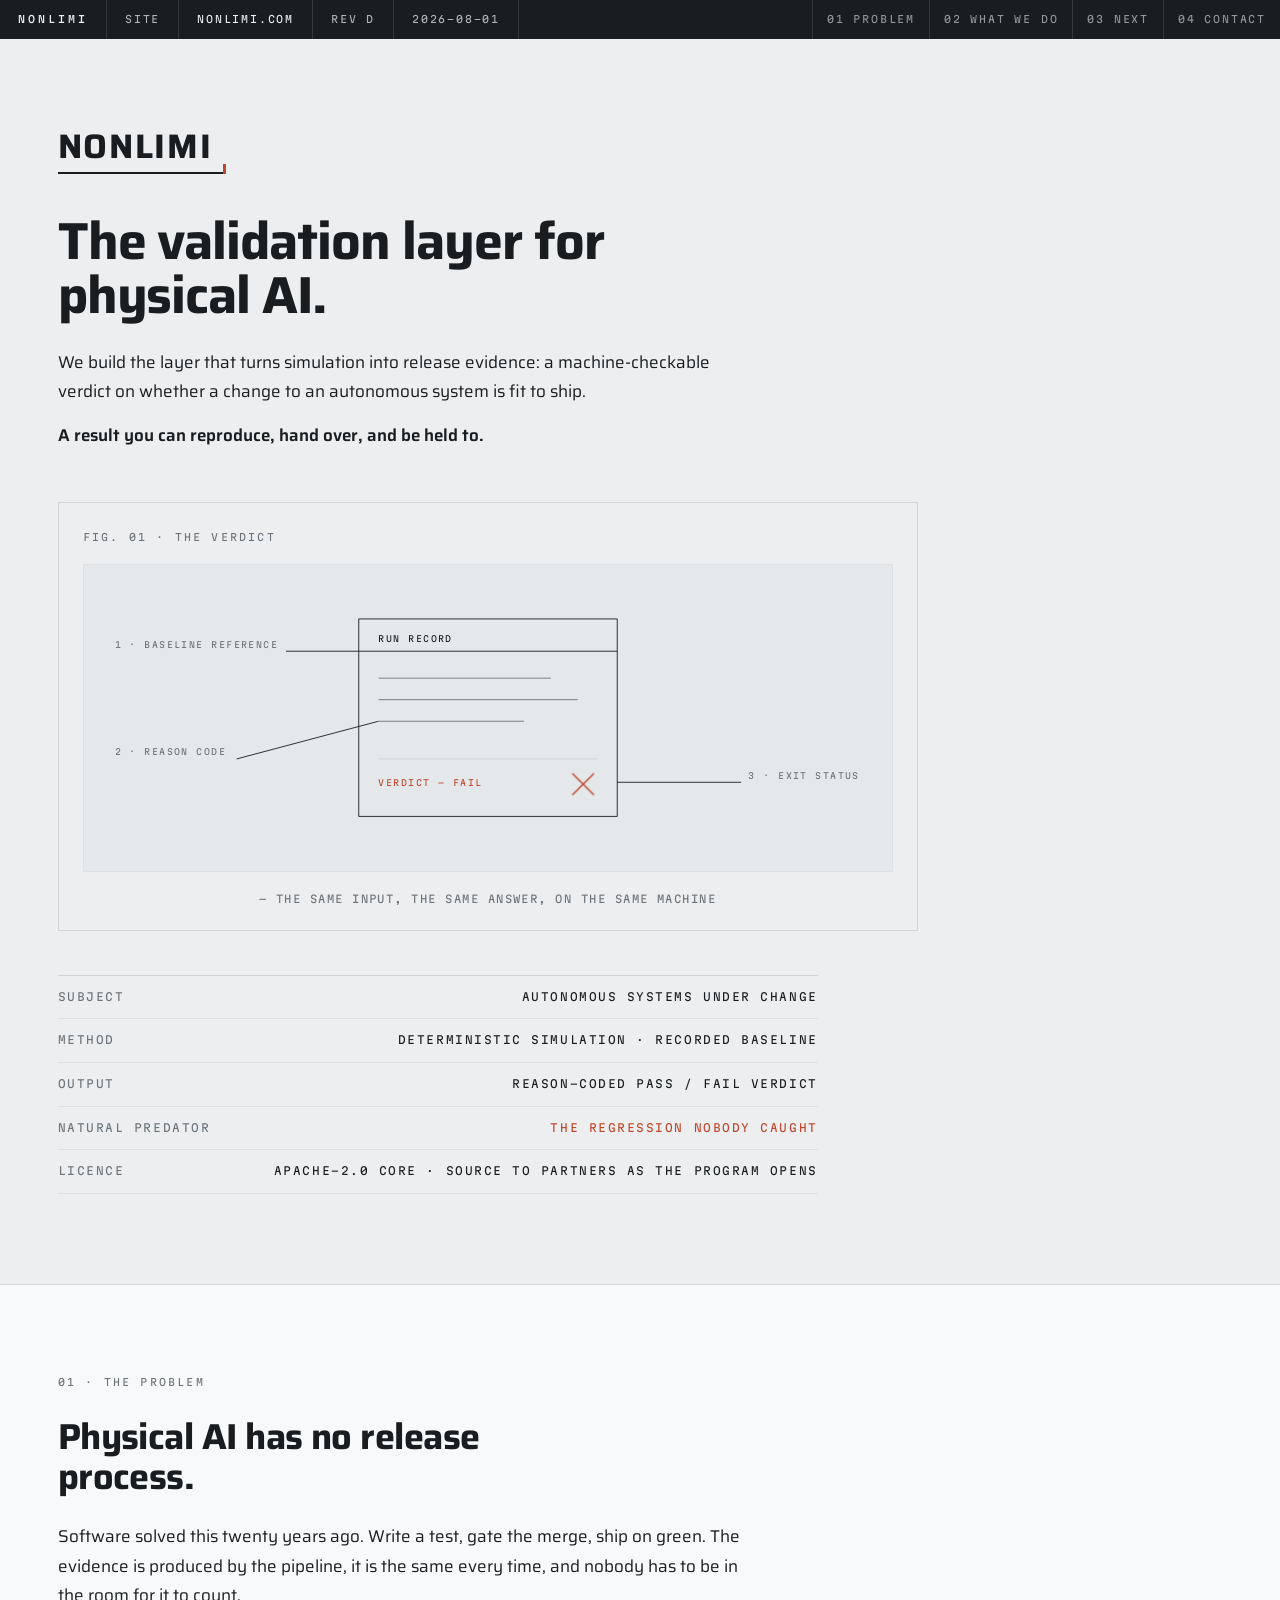
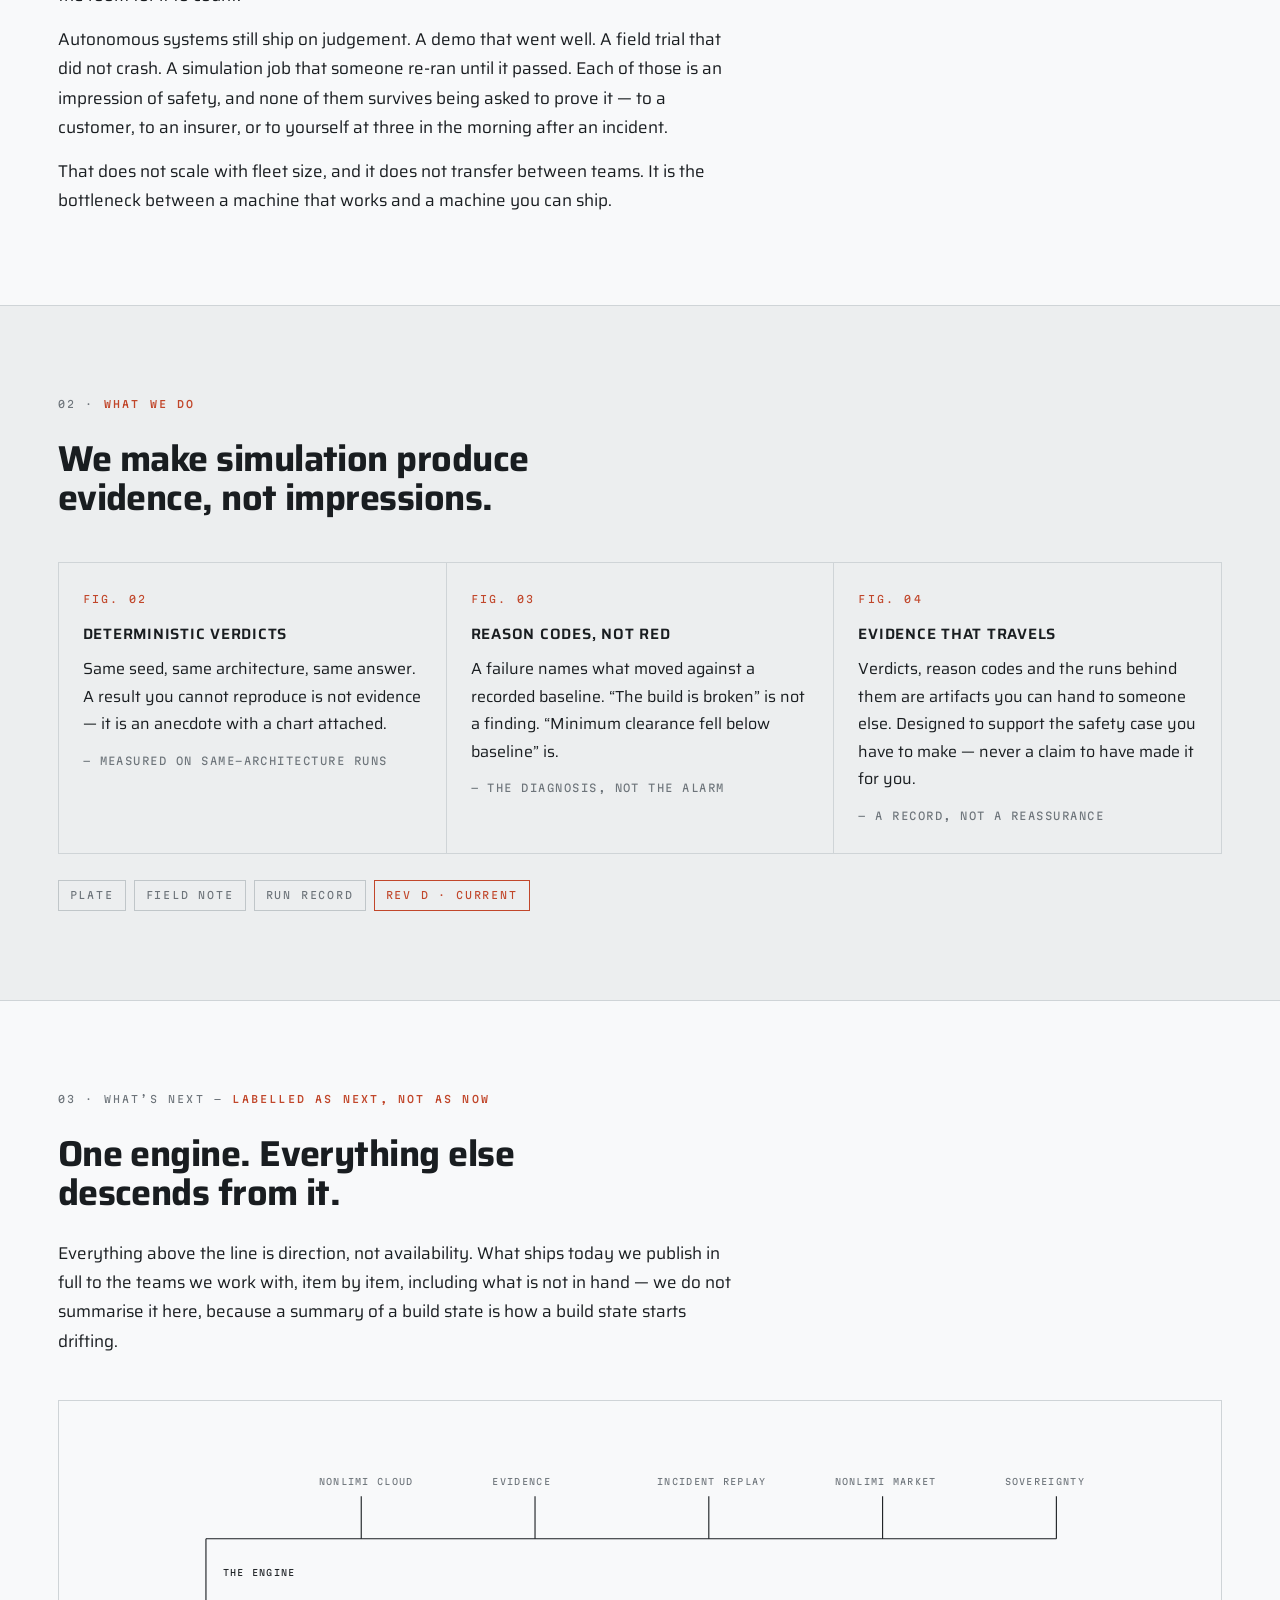
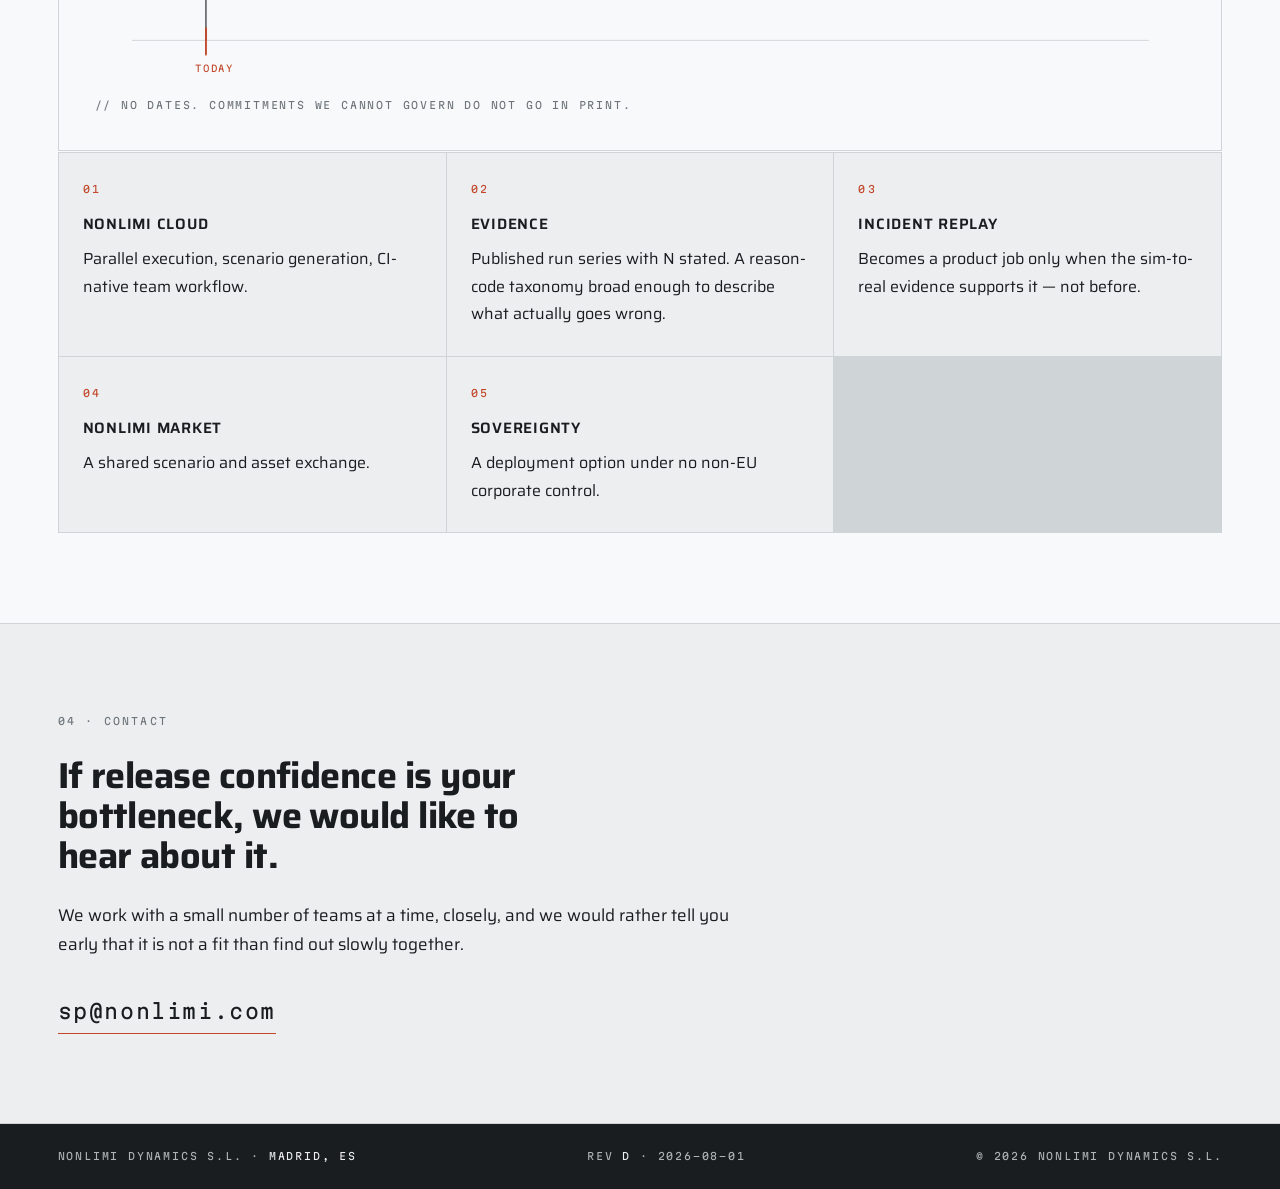
==== commit cfafae62: "REV D: reskin to The Envelope (5b light) per identity decision Implements the identity decision memo" ====
--- a/index.html
+++ b/index.html
@@ -6,27 +6,27 @@
 <title>Nonlimi Dynamics — The Validation Layer for Physical AI</title>
 <meta name="description" content="Nonlimi is the validation layer for physical AI. We turn simulation into release evidence: a machine-checkable verdict on whether a change to an autonomous system is fit to ship. Nonlimi Dynamics S.L., Madrid." />
 <meta property="og:title" content="Nonlimi Dynamics — The Validation Layer for Physical AI" />
-<meta property="og:description" content="A new form of life, documented before release." />
+<meta property="og:description" content="A result you can reproduce, hand over, and be held to." />
 <meta property="og:type" content="website" />
 <meta property="og:url" content="https://nonlimi.com/" />
 <link rel="preconnect" href="https://fonts.googleapis.com" />
 <link rel="preconnect" href="https://fonts.gstatic.com" crossorigin />
-<link href="https://fonts.googleapis.com/css2?family=Saira:wght@400;500;600&family=Spectral:ital,wght@0,500;1,400&family=Martian+Mono:wght@400;500&display=swap" rel="stylesheet" />
+<link href="https://fonts.googleapis.com/css2?family=Saira:wght@400;500;600;700&family=Martian+Mono:wght@400;500&display=swap" rel="stylesheet" />
 <style>
 /* ==========================================================
-   NONLIMI DYNAMICS S.L. — "THE NEW SPECIES" (direction 7a)
+   NONLIMI DYNAMICS S.L. — "THE ENVELOPE" (direction 5b, light)
    Pigment on plate: no pure white, no pure black.
    Radius 0 everywhere. No shadows. Depth = hairlines + tints.
-   Spectral is CAGED: display headlines and italic captions only.
+   One grotesk, tabular figures; red is reserved for beyond-rated.
    ========================================================== */
 :root{
-  --plate:#F8F5EC; --plate-2:#F4F1E8; --tint:#F1ECDD;
-  --rule:#D3CCB8; --rule-2:#DDD6C2; --chip:#C6BFA9;
-  --ink:#1C1A14; --body:#4A463A; --muted:#8D8672;
-  --museum:#1E3B32; --museum-rule:#2A4436;
-  --oxblood:#6E2B24;
+  --plate:#ECEEEF; --plate-2:#F8F9FA; --tint:#E4E8EA;
+  --rule:#CFD4D7; --rule-2:#DDE1E3; --chip:#C0C6C9;
+  --ink:#191D20; --body:#4A5157; --muted:#6D747A;
+  --museum:#191D20; --museum-rule:#33383C;
+  --oxblood:#C1462A;
   --ui:'Saira',system-ui,sans-serif;
-  --serif:'Spectral',Georgia,serif;
+  --serif:'Saira',system-ui,sans-serif;
   --mono:'Martian Mono',ui-monospace,monospace;
   --pad:clamp(20px,4.5vw,64px);
 }
@@ -48,12 +48,12 @@
 .rail-m{padding:11px 18px;font-weight:500;letter-spacing:.30em;
   border-right:1px solid var(--museum-rule);white-space:nowrap}
 .rail-f{padding:11px 18px;border-right:1px solid var(--museum-rule);
-  color:rgba(248,245,236,.72);white-space:nowrap;overflow:hidden;text-overflow:ellipsis}
+  color:rgba(236,238,239,.72);white-space:nowrap;overflow:hidden;text-overflow:ellipsis}
 .rail-f b{color:var(--plate);font-weight:400}
 .rail-n{display:flex;margin-left:auto}
-.rail-n a{padding:11px 14px;color:rgba(248,245,236,.58);
+.rail-n a{padding:11px 14px;color:rgba(236,238,239,.58);
   border-left:1px solid var(--museum-rule);transition:color .12s}
-.rail-n a:hover{color:var(--oxblood);background:rgba(248,245,236,.04)}
+.rail-n a:hover{color:var(--oxblood);background:rgba(236,238,239,.04)}
 @media(max-width:1100px){.rail-n{display:none}.rail-f:nth-child(n+4){display:none}}
 
 /* ---------- SHEET ---------- */
@@ -67,26 +67,27 @@
 .lbl{font-family:var(--mono);font-size:10px;letter-spacing:.22em;text-transform:uppercase;
   color:var(--muted);margin-bottom:26px}
 .lbl b{color:var(--oxblood);font-weight:500}
-h1{font-family:var(--serif);font-weight:500;font-size:clamp(32px,4.6vw,56px);
-  line-height:1.14;color:var(--ink);letter-spacing:-.005em;max-width:17ch}
-h2{font-family:var(--serif);font-weight:500;font-size:clamp(26px,3.2vw,40px);
-  line-height:1.16;color:var(--ink);max-width:20ch}
+h1{font-family:var(--ui);font-weight:700;font-size:clamp(32px,4.8vw,52px);
+  line-height:1.04;color:var(--ink);letter-spacing:-.02em;max-width:17ch}
+h2{font-family:var(--ui);font-weight:700;font-size:clamp(24px,3vw,36px);
+  line-height:1.1;color:var(--ink);letter-spacing:-.015em;max-width:22ch}
 h3{font-family:var(--ui);font-weight:600;font-size:15px;line-height:1.35;
   text-transform:uppercase;letter-spacing:.05em;color:var(--ink)}
 p{max-width:62ch;line-height:1.72;font-size:17px;color:var(--ink)}
 p+p{margin-top:15px}
 .cap{font-size:15px;color:var(--body);line-height:1.65}
-.bino{font-family:var(--serif);font-style:italic;font-weight:400;color:var(--oxblood)}
-.anno{font-family:var(--serif);font-style:italic;font-weight:400;color:var(--muted)}
+.anno{font-family:var(--mono);font-style:normal;font-size:10.5px;letter-spacing:.14em;text-transform:uppercase;color:var(--muted)}
 strong{font-weight:600;color:var(--ink)}
 
 /* ---------- WORDMARK LOCKUP ---------- */
 .mark{display:inline-block;margin-bottom:40px}
-.mark .w{font-family:var(--ui);font-weight:500;text-transform:uppercase;
-  letter-spacing:.42em;font-size:clamp(20px,2.6vw,30px);line-height:1;
+.mark .w{font-family:var(--ui);font-weight:700;text-transform:uppercase;
+  letter-spacing:.05em;font-size:clamp(24px,3vw,34px);line-height:1;
   color:var(--ink);display:block}
-.mark .r{display:block;height:1px;background:var(--ink);margin-top:10px}
-.mark .b{display:block;margin-top:9px;font-size:13px}
+.mark .r{display:block;height:2px;background:var(--ink);margin-top:9px;
+  width:calc(100% + 1.2ch);position:relative}
+.mark .r::after{content:"";position:absolute;right:0;bottom:0;width:3px;height:10px;
+  background:var(--oxblood)}
 
 /* ---------- FIELD TABLE ---------- */
 .ft{margin-top:44px;border-top:1px solid var(--rule);max-width:760px}
@@ -103,7 +104,7 @@
   text-transform:uppercase;color:var(--muted);margin-bottom:18px}
 .plate-fig{background:var(--tint);border:1px solid var(--rule-2);padding:18px}
 .plate-cap{margin-top:18px;text-align:center;font-size:15px}
-.plate-cap .anno{display:block;margin-top:5px;font-size:14.5px;color:var(--body)}
+.plate-cap .anno{display:block;margin-top:2px}
 
 /* ---------- CHIPS ---------- */
 .chips{display:flex;flex-wrap:wrap;gap:8px;margin-top:26px}
@@ -120,7 +121,7 @@
   text-transform:uppercase;color:var(--oxblood);margin-bottom:16px}
 .cell h3{margin-bottom:11px}
 .cell p{font-size:16px;color:var(--ink);max-width:none}
-.cell .anno{display:block;margin-top:14px;font-size:14.5px;color:var(--body)}
+.cell .anno{display:block;margin-top:14px}
 
 /* ---------- TREE ---------- */
 .tree{margin-top:44px;border:1px solid var(--rule);background:var(--plate-2);padding:clamp(20px,3vw,36px)}
@@ -134,7 +135,7 @@
 .mail:hover{color:var(--oxblood)}
 
 /* ---------- FOOTER ---------- */
-footer{background:var(--museum);color:rgba(248,245,236,.72);
+footer{background:var(--museum);color:rgba(236,238,239,.72);
   font-family:var(--mono);font-size:10px;letter-spacing:.18em;text-transform:uppercase}
 .foot{display:flex;flex-wrap:wrap;gap:14px 40px;justify-content:space-between;
   padding-top:24px;padding-bottom:24px}
@@ -163,7 +164,7 @@
 html.motion .ft.go .ft-r:nth-child(4){animation-delay:.33s}
 html.motion .ft.go .ft-r:nth-child(5){animation-delay:.42s}
 
-/* PLATE I — accession order: card, leaders, numerals, then judgment */
+/* FIG. 01 — accession order: card, leaders, numerals, then judgment */
 html.motion .psvg .dcard{stroke-dasharray:1400;stroke-dashoffset:1400}
 html.motion .psvg .lead{stroke-dasharray:260;stroke-dashoffset:260}
 html.motion .psvg .stp{opacity:0}
@@ -199,11 +200,9 @@
 html.motion .tree.go .tree-foot{animation:nlStamp 1ms steps(1,end) 1.95s both}
 .tree.go .blinker{animation:nlBlink 2.2s steps(1,end) 2.4s infinite}
 
-/* wordmark rule draws; binomial settles after it */
+/* wordmark rule draws past the word; the tick is the beyond */
 html.motion .mark .r{transform:scaleX(0);transform-origin:left}
 html.motion .mark.in .r{transform:scaleX(1);transition:transform .6s cubic-bezier(.2,0,0,1) .1s}
-html.motion .mark .b{opacity:0}
-html.motion .mark.in .b{opacity:1;transition:opacity .4s cubic-bezier(.33,1,.68,1) .7s}
 
 .chip{transition:color .15s,border-color .15s}
 .chip:hover{color:var(--oxblood);border-color:var(--oxblood)}
@@ -237,13 +236,13 @@
   <div class="rail-m">NONLIMI</div>
   <div class="rail-f">SITE</div>
   <div class="rail-f"><b>NONLIMI.COM</b></div>
-  <div class="rail-f">REV C</div>
-  <div class="rail-f">2026&ndash;07&ndash;31</div>
+  <div class="rail-f">REV D</div>
+  <div class="rail-f">2026&ndash;08&ndash;01</div>
   <nav class="rail-n">
-    <a href="#problem">I &middot; THE PROBLEM</a>
-    <a href="#plates">II &middot; THE PLATES</a>
-    <a href="#tree">III &middot; THE TREE</a>
-    <a href="#contact">IV &middot; CORRESPONDENCE</a>
+    <a href="#problem">01 PROBLEM</a>
+    <a href="#plates">02 WHAT WE DO</a>
+    <a href="#tree">03 NEXT</a>
+    <a href="#contact">04 CONTACT</a>
   </nav>
 </div>
 
@@ -254,51 +253,48 @@
     <div class="mark">
       <span class="w">NONLIMI</span>
       <span class="r"></span>
-      <span class="b bino">Dynamica non limitata</span>
-    </div>
-
-    <h1>A new form of life, documented before release.</h1>
+    </div>
+
+    <h1>The validation layer for physical AI.</h1>
 
     <p style="margin-top:26px;max-width:60ch">
-      Nonlimi is the validation layer for physical AI. We turn simulation into release
-      evidence: a machine-checkable verdict on whether a change to an autonomous system
-      is fit to ship.
+      We build the layer that turns simulation into release evidence: a machine-checkable
+      verdict on whether a change to an autonomous system is fit to ship.
     </p>
     <p style="max-width:60ch"><strong>A result you can reproduce, hand over, and be held to.</strong></p>
 
-    <!-- PLATE I — the specimen is the verdict, not the machine -->
+    <!-- FIG. 01 — the verdict record -->
     <div class="plate" style="margin-top:52px;max-width:860px">
-      <div class="plate-n">PLATE I &middot; THE VERDICT</div>
+      <div class="plate-n">FIG. 01 &middot; THE VERDICT</div>
       <div class="plate-fig">
         <svg class="psvg" viewBox="0 0 860 300" role="img" aria-label="Engraving of a verdict record with numbered callouts">
-          <g class="dcard" fill="none" stroke="#1C1A14" stroke-width="1">
+          <g class="dcard" fill="none" stroke="#191D20" stroke-width="1">
             <rect x="286" y="40" width="288" height="220"/>
             <line x1="286" y1="76" x2="574" y2="76"/>
-            <line x1="308" y1="106" x2="500" y2="106" stroke="#8D8672"/>
-            <line x1="308" y1="130" x2="530" y2="130" stroke="#8D8672"/>
-            <line x1="308" y1="154" x2="470" y2="154" stroke="#8D8672"/>
-            <line x1="308" y1="196" x2="552" y2="196" stroke="#D3CCB8"/>
-          </g>
-          <g fill="none" stroke="#1C1A14" stroke-width="1">
+            <line x1="308" y1="106" x2="500" y2="106" stroke="#6D747A"/>
+            <line x1="308" y1="130" x2="530" y2="130" stroke="#6D747A"/>
+            <line x1="308" y1="154" x2="470" y2="154" stroke="#6D747A"/>
+            <line x1="308" y1="196" x2="552" y2="196" stroke="#CFD4D7"/>
+          </g>
+          <g fill="none" stroke="#191D20" stroke-width="1">
             <line class="lead l1" x1="286" y1="76" x2="205" y2="76"/>
             <line class="lead l2" x1="308" y1="154" x2="150" y2="196"/>
             <line class="lead l3" x1="574" y1="222" x2="712" y2="222"/>
           </g>
-          <g class="stp vx" stroke="#6E2B24" stroke-width="1.6">
+          <g class="stp vx" stroke="#C1462A" stroke-width="1.6">
             <line x1="524" y1="212" x2="548" y2="236"/>
             <line x1="548" y1="212" x2="524" y2="236"/>
           </g>
-          <g font-family="'Martian Mono',monospace" font-size="9.5" letter-spacing="1.6" fill="#8D8672">
+          <g font-family="'Martian Mono',monospace" font-size="9.5" letter-spacing="1.6" fill="#6D747A">
             <text class="stp n1" x="14"  y="72">1 &middot; BASELINE REFERENCE</text>
             <text class="stp n2" x="14"  y="192">2 &middot; REASON CODE</text>
             <text class="stp n3" x="720" y="218">3 &middot; EXIT STATUS</text>
-            <text class="stp rr" x="308" y="66" fill="#1C1A14">RUN RECORD</text>
-            <text class="stp vx" x="308" y="226" fill="#6E2B24">VERDICT &mdash; FAIL</text>
+            <text class="stp rr" x="308" y="66" fill="#191D20">RUN RECORD</text>
+            <text class="stp vx" x="308" y="226" fill="#C1462A">VERDICT &mdash; FAIL</text>
           </g>
         </svg>
       </div>
       <div class="plate-cap">
-        <span class="bino">Verdictum reproducibile</span>
         <span class="anno">&mdash; the same input, the same answer, on the same machine</span>
       </div>
     </div>
@@ -318,7 +314,7 @@
 <!-- ============ I — THE PROBLEM ============ -->
 <section class="pad alt" id="problem">
   <div class="field wrap">
-    <div class="lbl">I &middot; THE PROBLEM</div>
+    <div class="lbl">01 &middot; THE PROBLEM</div>
     <h2>Physical AI has no release process.</h2>
     <p style="margin-top:26px">
       Software solved this twenty years ago. Write a test, gate the merge, ship on green.
@@ -338,27 +334,27 @@
   </div>
 </section>
 
-<!-- ============ II — THE PLATES ============ -->
+<!-- ============ 02 — WHAT WE DO ============ -->
 <section class="pad" id="plates">
   <div class="field wrap">
-    <div class="lbl">II &middot; THE PLATES &mdash; <b>WHAT WE DO</b></div>
+    <div class="lbl">02 &middot; <b>WHAT WE DO</b></div>
     <h2>We make simulation produce evidence, not impressions.</h2>
 
     <div class="g3">
       <div class="cell">
-        <div class="cell-n">PLATE II</div>
+        <div class="cell-n">FIG. 02</div>
         <h3>Deterministic verdicts</h3>
         <p>Same seed, same architecture, same answer. A result you cannot reproduce is not evidence &mdash; it is an anecdote with a chart attached.</p>
         <span class="anno">&mdash; measured on same-architecture runs</span>
       </div>
       <div class="cell">
-        <div class="cell-n">PLATE III</div>
+        <div class="cell-n">FIG. 03</div>
         <h3>Reason codes, not red</h3>
         <p>A failure names what moved against a recorded baseline. &ldquo;The build is broken&rdquo; is not a finding. &ldquo;Minimum clearance fell below baseline&rdquo; is.</p>
         <span class="anno">&mdash; the diagnosis, not the alarm</span>
       </div>
       <div class="cell">
-        <div class="cell-n">PLATE IV</div>
+        <div class="cell-n">FIG. 04</div>
         <h3>Evidence that travels</h3>
         <p>Verdicts, reason codes and the runs behind them are artifacts you can hand to someone else. Designed to support the safety case you have to make &mdash; never a claim to have made it for you.</p>
         <span class="anno">&mdash; a record, not a reassurance</span>
@@ -369,7 +365,7 @@
       <div class="chip">PLATE</div>
       <div class="chip">FIELD NOTE</div>
       <div class="chip">RUN RECORD</div>
-      <div class="chip ox">REV C &middot; CURRENT</div>
+      <div class="chip ox">REV D &middot; CURRENT</div>
     </div>
   </div>
 </section>
@@ -377,7 +373,7 @@
 <!-- ============ III — THE TREE ============ -->
 <section class="pad alt" id="tree">
   <div class="field wrap">
-    <div class="lbl">III &middot; THE TREE &mdash; <b>LABELLED AS NEXT, NOT AS NOW</b></div>
+    <div class="lbl">03 &middot; WHAT&rsquo;S NEXT &mdash; <b>LABELLED AS NEXT, NOT AS NOW</b></div>
     <h2>One engine. Everything else descends from it.</h2>
     <p style="margin-top:26px">
       Everything above the line is direction, not availability. What ships today we publish
@@ -388,32 +384,32 @@
 
     <div class="tree">
       <svg class="tsvg" viewBox="0 0 1180 262" role="img" aria-label="Evolutionary tree of planned descendants from today's engine">
-          <g fill="none" stroke="#D3CCB8" stroke-width="1">
+          <g fill="none" stroke="#CFD4D7" stroke-width="1">
             <line x1="40" y1="220" x2="1140" y2="220"/>
           </g>
-          <g class="tk" fill="none" stroke="#1C1A14" stroke-width="1.2">
+          <g class="tk" fill="none" stroke="#191D20" stroke-width="1.2">
             <line x1="120" y1="220" x2="120" y2="110"/>
             <line x1="120" y1="110" x2="1040" y2="110"/>
           </g>
-          <g fill="none" stroke="#1C1A14" stroke-width="1.2">
+          <g fill="none" stroke="#191D20" stroke-width="1.2">
             <line class="br b1" x1="288" y1="110" x2="288" y2="64"/>
             <line class="br b2" x1="476" y1="110" x2="476" y2="64"/>
             <line class="br b3" x1="664" y1="110" x2="664" y2="64"/>
             <line class="br b4" x1="852" y1="110" x2="852" y2="64"/>
             <line class="br b5" x1="1040" y1="110" x2="1040" y2="64"/>
           </g>
-          <g class="stp tdy"><g class="blinker" stroke="#6E2B24" stroke-width="2"><line x1="120" y1="236" x2="120" y2="206"/></g></g>
-          <g class="stp tdy"><g class="blinker" font-family="'Martian Mono',monospace" font-size="10" letter-spacing="2" fill="#6E2B24">
+          <g class="stp tdy"><g class="blinker" stroke="#C1462A" stroke-width="2"><line x1="120" y1="236" x2="120" y2="206"/></g></g>
+          <g class="stp tdy"><g class="blinker" font-family="'Martian Mono',monospace" font-size="10" letter-spacing="2" fill="#C1462A">
             <text x="108" y="254">TODAY</text>
           </g></g>
-          <g font-family="'Martian Mono',monospace" font-size="9.5" letter-spacing="1.4" fill="#8D8672">
+          <g font-family="'Martian Mono',monospace" font-size="9.5" letter-spacing="1.4" fill="#6D747A">
             <text class="stp tl1" x="242" y="52">NONLIMI CLOUD</text>
             <text class="stp tl2" x="430" y="52">EVIDENCE</text>
             <text class="stp tl3" x="608" y="52">INCIDENT REPLAY</text>
             <text class="stp tl4" x="800" y="52">NONLIMI MARKET</text>
             <text class="stp tl5" x="984" y="52">SOVEREIGNTY</text>
           </g>
-          <g font-family="'Martian Mono',monospace" font-size="9.5" letter-spacing="1.4" fill="#1C1A14">
+          <g font-family="'Martian Mono',monospace" font-size="9.5" letter-spacing="1.4" fill="#191D20">
             <text class="stp eng" x="138" y="150">THE ENGINE</text>
           </g>
         </svg>
@@ -422,27 +418,27 @@
 
     <div class="g3" style="margin-top:1px">
       <div class="cell">
-        <div class="cell-n">DESCENDANT I</div>
+        <div class="cell-n">01</div>
         <h3>Nonlimi Cloud</h3>
         <p>Parallel execution, scenario generation, CI-native team workflow.</p>
       </div>
       <div class="cell">
-        <div class="cell-n">DESCENDANT II</div>
+        <div class="cell-n">02</div>
         <h3>Evidence</h3>
         <p>Published run series with N stated. A reason-code taxonomy broad enough to describe what actually goes wrong.</p>
       </div>
       <div class="cell">
-        <div class="cell-n">DESCENDANT III</div>
+        <div class="cell-n">03</div>
         <h3>Incident replay</h3>
         <p>Becomes a product job only when the sim-to-real evidence supports it &mdash; not before.</p>
       </div>
       <div class="cell">
-        <div class="cell-n">DESCENDANT IV</div>
+        <div class="cell-n">04</div>
         <h3>Nonlimi Market</h3>
         <p>A shared scenario and asset exchange.</p>
       </div>
       <div class="cell">
-        <div class="cell-n">DESCENDANT V</div>
+        <div class="cell-n">05</div>
         <h3>Sovereignty</h3>
         <p>A deployment option under no non-EU corporate control.</p>
       </div>
@@ -450,10 +446,10 @@
   </div>
 </section>
 
-<!-- ============ IV — CORRESPONDENCE ============ -->
+<!-- ============ 04 — CONTACT ============ -->
 <section class="pad" id="contact">
   <div class="field wrap">
-    <div class="lbl">IV &middot; CORRESPONDENCE</div>
+    <div class="lbl">04 &middot; CONTACT</div>
     <h2>If release confidence is your bottleneck, we would like to hear about it.</h2>
     <p style="margin-top:26px">
       We work with a small number of teams at a time, closely, and we would rather tell you
@@ -466,7 +462,7 @@
 <footer>
   <div class="field foot wrap">
     <span>NONLIMI DYNAMICS S.L. &middot; <b>MADRID, ES</b></span>
-    <span>REV <b>C</b> &middot; 2026&ndash;07&ndash;31</span>
+    <span>REV <b>D</b> &middot; 2026&ndash;08&ndash;01</span>
     <span>&copy; 2026 NONLIMI DYNAMICS S.L.</span>
   </div>
 </footer>
